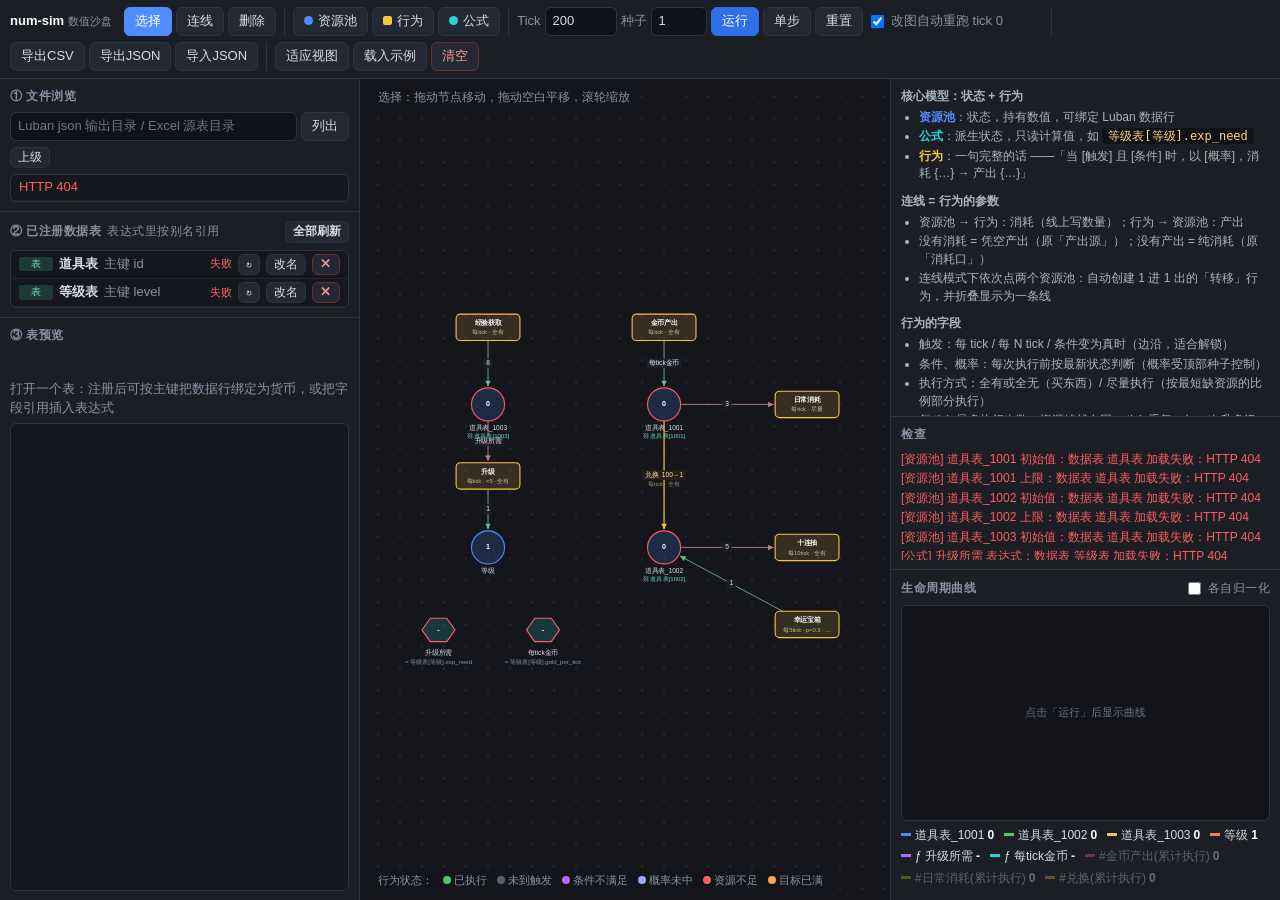
==== num-sim/index.html @ 370daa64 "1" ====
<!DOCTYPE html>
<html lang="zh-CN">
<head>
<meta charset="utf-8">
<title>num-sim · 数值沙盘</title>
<meta name="viewport" content="width=device-width,initial-scale=1">
<style>
:root{--bg:#14161b;--panel:#1b1e25;--panel2:#242833;--line:#2e3340;--text:#d8dce6;--dim:#8a91a3;--acc:#4f8cff;--err:#ff5d5d}
*{box-sizing:border-box}
html,body{margin:0;height:100%;background:var(--bg);color:var(--text);font:13px/1.45 "Segoe UI","Microsoft YaHei",sans-serif}
#app{display:grid;grid-template-rows:auto minmax(0,1fr);grid-template-columns:360px minmax(0,1fr) 390px;height:100vh}
header{grid-column:1/4;display:flex;flex-wrap:wrap;gap:6px;align-items:center;padding:7px 10px;background:var(--panel);border-bottom:1px solid var(--line)}
header .brand{font-weight:700;margin-right:6px;color:#fff}
header .brand small{color:var(--dim);font-weight:400;margin-left:4px}
.grp{display:flex;gap:4px;align-items:center;padding-right:8px;margin-right:2px;border-right:1px solid var(--line)}
.grp:last-child{border-right:none}
button{background:var(--panel2);color:var(--text);border:1px solid var(--line);border-radius:6px;padding:4px 10px;cursor:pointer;font:inherit;white-space:nowrap}
button:hover{border-color:#566078}
button:disabled{opacity:.4;cursor:default}
button.on{background:var(--acc);border-color:var(--acc);color:#fff}
button.primary{background:#2f6fea;border-color:#2f6fea;color:#fff}
button.danger{border-color:#6b2d2d;color:#ff9a9a}
button.sm{padding:1px 7px;font-size:12px}
input,select{background:#10121a;color:var(--text);border:1px solid var(--line);border-radius:6px;padding:4px 7px;font:inherit;min-width:0}
input:focus,select:focus{outline:none;border-color:var(--acc)}
input.bad{border-color:var(--err)}
input[data-expr]{font-family:Consolas,"Microsoft YaHei",monospace}
.dot{display:inline-block;width:9px;height:9px;border-radius:50%;margin-right:5px;vertical-align:0;flex:none}
.dot.sq{border-radius:2px}
label.chk{display:flex;gap:4px;align-items:center;color:var(--dim);cursor:pointer;font-weight:400}
#tickInfo{color:var(--dim);min-width:70px}
aside{background:var(--panel);min-height:0;display:flex;flex-direction:column}
#left{border-right:1px solid var(--line)}
#right{border-left:1px solid var(--line)}
#center{position:relative;min-height:0;overflow:hidden}
#cv{position:absolute;inset:0;width:100%;height:100%;display:block}
#modeTip{position:absolute;left:10px;top:8px;color:var(--dim);font-size:12px;pointer-events:none;background:#14161bcc;padding:2px 8px;border-radius:4px}
#legendTip{position:absolute;left:10px;bottom:8px;color:var(--dim);font-size:11px;pointer-events:none;background:#14161bcc;padding:3px 8px;border-radius:4px;display:flex;gap:10px}
#legendTip i{display:inline-block;width:8px;height:8px;border-radius:50%;margin-right:3px;vertical-align:0}
.sec{padding:9px 10px;border-bottom:1px solid var(--line)}
.sec h3{margin:0 0 7px;font-size:12px;color:var(--dim);font-weight:600;letter-spacing:.5px;display:flex;align-items:center;gap:6px}
.grow{flex:1;min-height:0;display:flex;flex-direction:column}
.row{display:flex;gap:4px;align-items:center;margin-bottom:6px}
.dim{color:var(--dim)}
.ell{overflow:hidden;text-overflow:ellipsis;white-space:nowrap}
.filelist{overflow:auto;border:1px solid var(--line);border-radius:6px;background:#15171e}
.fi{display:flex;gap:6px;align-items:center;padding:3px 8px;cursor:pointer;border-bottom:1px solid #20242d}
.fi:hover{background:#252a36}
.fi.cur{background:#253553}
.fi .tag{font-size:10px;padding:0 4px;border-radius:3px;background:#30364a;color:#aab;min-width:34px;text-align:center;flex:none}
.fi .tag.dir{background:#3a3320;color:#e8c46a}
.fi .tag.tbl{background:#1f3a35;color:#5fe0c4}
.fi .sz{margin-left:auto;color:var(--dim);font-size:11px;flex:none}
.tablewrap{flex:1;min-height:0;overflow:auto;border:1px solid var(--line);border-radius:6px;background:#15171e}
table{border-collapse:collapse;font-size:12px}
th,td{border:1px solid #262a35;padding:2px 6px;white-space:nowrap;max-width:220px;overflow:hidden;text-overflow:ellipsis}
th{position:sticky;top:0;background:#222634;color:#b8bfd0;z-index:1}
th.key{color:#ffd479}
td.idx,th.idx{color:var(--dim);background:#1b1e27;position:sticky;left:0}
td{cursor:pointer}
tr:hover td{background:#1f2533}
tr.row-on td{background:#23324f}
td.cell-on{background:#2f6fea !important;color:#fff}
.bindbar{display:flex;flex-wrap:wrap;gap:4px;align-items:center;margin-bottom:6px;min-height:22px}
code,.ref{background:#10121a;padding:1px 6px;border-radius:4px;color:#ffd479;font-family:Consolas,"Microsoft YaHei",monospace;font-size:12px}
.bindbar code{max-width:200px;overflow:hidden;text-overflow:ellipsis;white-space:nowrap}
#props{flex:1;overflow:auto}
.ptitle{font-size:14px;font-weight:600;margin-bottom:10px;display:flex;align-items:center}
.sub{font-size:11px;color:#7d869c;font-weight:600;letter-spacing:.5px;margin:12px 0 7px;border-top:1px solid var(--line);padding-top:8px}
.field{margin-bottom:10px}
.field>label{display:block;color:var(--dim);font-size:12px;margin-bottom:3px}
.field>input,.field>select{width:100%}
.field.io{margin-bottom:5px}
.ioname{width:110px;flex:none}
.hint{color:#6f7689;font-size:11px;margin-top:2px}
.err{color:var(--err);font-size:12px;margin-top:2px}
.err:empty{display:none}
.fields{border:1px solid var(--line);border-radius:6px;margin-top:4px;max-height:150px;overflow:auto}
.fld{display:flex;gap:8px;padding:2px 8px;cursor:pointer;font-size:12px;border-bottom:1px solid #20242d}
.fld:hover{background:#26304a}
.fld span:first-child{color:#5fe0c4;min-width:80px;flex:none}
.diag{font-size:12px;padding:4px 8px;border-radius:5px;margin-bottom:4px}
.diag.ok{background:#1d3326;color:#7ee0a0}
.diag.no{background:#3a2328;color:#ffaaaa}
.diag.idle{background:#252a36;color:#aab}
.help{color:#aeb4c2;font-size:12px}
.help ol,.help ul{padding-left:18px;margin:4px 0 10px}
.help li{margin-bottom:2px}
#errs{max-height:110px;overflow:auto}
#errs:empty::before{content:"无错误";color:var(--dim);font-size:12px}
.eitem{color:var(--err);font-size:12px;cursor:pointer;padding:1px 0}
.eitem:hover{text-decoration:underline}
#chartSec{height:330px;display:flex;flex-direction:column}
#chart{width:100%;flex:1;min-height:0;display:block;background:#12141a;border-radius:6px;border:1px solid var(--line)}
#legend{display:flex;flex-wrap:wrap;gap:4px 10px;margin-top:6px;max-height:64px;overflow:auto}
.lg{cursor:pointer;font-size:12px;user-select:none}
.lg.off{opacity:.35}
.lg i{display:inline-block;width:10px;height:3px;vertical-align:3px;margin-right:4px}
.lg b{font-weight:600;color:#fff;margin-left:3px}
#ac{position:fixed;z-index:20;display:none;background:#1f232d;border:1px solid #3a4052;border-radius:6px;max-height:300px;overflow:auto;box-shadow:0 6px 24px #0008;font-size:12px}
#ac .act{padding:3px 8px;color:var(--dim);font-size:11px;border-bottom:1px solid #2e3340;position:sticky;top:0;background:#1f232d}
.aci{display:flex;gap:8px;padding:3px 8px;cursor:pointer;align-items:center;white-space:nowrap}
.aci:hover{background:#2a3040}
.aci.on{background:#2f6fea;color:#fff}
.aci.on .d{color:#dfe7ff}
.aci .k{font-size:10px;padding:0 4px;border-radius:3px;min-width:30px;text-align:center;flex:none}
.aci .m{font-family:Consolas,"Microsoft YaHei",monospace}
.aci .d{color:var(--dim);overflow:hidden;text-overflow:ellipsis;margin-left:auto;padding-left:12px;max-width:240px}
.aci .d.bad{color:#c77}
#toast{position:fixed;left:50%;bottom:24px;transform:translateX(-50%);background:#2b3142;border:1px solid #445;color:#fff;padding:7px 14px;border-radius:8px;opacity:0;transition:opacity .2s;pointer-events:none;z-index:30;max-width:70vw}
#toast.show{opacity:1}
#toast.bad{border-color:var(--err)}
</style>
</head>
<body>
<div id="app">
  <header>
    <span class="brand">num-sim<small>数值沙盘</small></span>
    <div class="grp">
      <button data-mode="select" title="V">选择</button>
      <button data-mode="link" title="L">连线</button>
      <button data-mode="delete" title="X">删除</button>
    </div>
    <div class="grp">
      <button data-mode="add:pool" title="状态：持有数值，可绑定 Luban 数据行"><span class="dot" style="background:#4f8cff"></span>资源池</button>
      <button data-mode="add:action" title="行为：何时（触发/条件/概率）做什么（消耗→产出）"><span class="dot sq" style="background:#f5c542"></span>行为</button>
      <button data-mode="add:formula" title="派生状态：只读的计算值"><span class="dot" style="background:#2ad4d4"></span>公式</button>
    </div>
    <div class="grp">
      <span class="dim">Tick</span><input id="ticks" type="number" min="1" max="100000" value="200" style="width:72px">
      <span class="dim" title="rand/randint/chance 与行为概率使用的随机种子，同一种子结果可复现">种子</span><input id="seed" type="number" value="1" style="width:56px">
      <button class="primary" id="btnRun">运行</button>
      <button id="btnStep">单步</button>
      <button id="btnReset">重置</button>
      <label class="chk" title="修改图后自动按上次的 tick 数重跑"><input type="checkbox" id="autoRerun" checked>改图自动重跑</label>
      <span id="tickInfo">tick 0</span>
    </div>
    <div class="grp">
      <button id="btnCsv">导出CSV</button>
      <button id="btnExport">导出JSON</button>
      <button id="btnImport">导入JSON</button>
      <input type="file" id="fileImport" accept=".json" hidden>
    </div>
    <div class="grp">
      <button id="btnFit">适应视图</button>
      <button id="btnExample">载入示例</button>
      <button id="btnClear" class="danger">清空</button>
    </div>
  </header>

  <aside id="left">
    <div class="sec">
      <h3>① 文件浏览</h3>
      <div class="row"><input id="lbDir" placeholder="Luban json 输出目录 / Excel 源表目录" style="flex:1"><button id="lbGo">列出</button></div>
      <div class="row"><button id="lbUp" class="sm">上级</button><span id="lbCur" class="dim ell" style="flex:1"></span></div>
      <div id="lbList" class="filelist" style="max-height:150px"></div>
    </div>
    <div class="sec">
      <h3>② 已注册数据表 <span class="dim" style="font-weight:400">表达式里按别名引用</span><button id="tblReloadAll" class="sm" style="margin-left:auto" title="Luban 重新导表后点这里，所有引用即时更新">全部刷新</button></h3>
      <div id="tblList" class="filelist" style="max-height:130px"></div>
    </div>
    <div class="sec grow" style="border-bottom:none">
      <h3 id="lbTitle">③ 表预览</h3>
      <div id="lbSheetBar" class="row" style="display:none"><span class="dim">Sheet</span><select id="lbSheet" style="flex:1"></select></div>
      <div id="lbReg" class="bindbar"></div>
      <div id="lbBind" class="bindbar"></div>
      <div id="lbTable" class="tablewrap"></div>
    </div>
  </aside>

  <main id="center">
    <canvas id="cv"></canvas>
    <div id="modeTip"></div>
    <div id="legendTip">
      <span>行为状态：</span>
      <span><i style="background:#3ecf6e"></i>已执行</span>
      <span><i style="background:#5a6070"></i>未到触发</span>
      <span><i style="background:#b26bff"></i>条件不满足</span>
      <span><i style="background:#9aa7ff"></i>概率未中</span>
      <span><i style="background:#ff5d5d"></i>资源不足</span>
      <span><i style="background:#ffa940"></i>目标已满</span>
    </div>
  </main>

  <aside id="right">
    <div class="sec" id="props"></div>
    <div class="sec">
      <h3>检查</h3>
      <div id="errs"></div>
    </div>
    <div class="sec" id="chartSec" style="border-bottom:none">
      <h3>生命周期曲线 <label class="chk" style="margin-left:auto" title="每条曲线按自身最小~最大值缩放，便于对比量级差很大的数值（悬停仍显示真实值）"><input type="checkbox" id="normChk">各自归一化</label></h3>
      <canvas id="chart"></canvas>
      <div id="legend"></div>
    </div>
  </aside>
</div>
<div id="toast"></div>

<script>
'use strict';
/* ================= 基础工具 ================= */
const $ = s => document.querySelector(s);
const esc = s => String(s ?? '').replace(/[&<>"']/g, c => ({ '&': '&amp;', '<': '&lt;', '>': '&gt;', '"': '&quot;', "'": '&#39;' }[c]));
const trunc = (s, n) => { s = String(s ?? ''); return s.length > n ? s.slice(0, n - 1) + '…' : s; };
const fmt = x => {
  if (typeof x !== 'number' || Number.isNaN(x)) return '-';
  if (!Number.isFinite(x)) return x > 0 ? '∞' : '-∞';
  const a = Math.abs(x);
  if (a >= 1e7) return x.toExponential(2);
  if (a > 0 && a < 0.01) return x.toPrecision(2);
  return String(Math.round(x * 100) / 100);
};
let toastT;
function toast(msg, bad) {
  const t = $('#toast'); t.textContent = msg; t.className = 'show' + (bad ? ' bad' : '');
  clearTimeout(toastT); toastT = setTimeout(() => t.className = '', bad ? 3500 : 2200);
}
function download(name, text, mime) {
  const a = document.createElement('a');
  a.href = URL.createObjectURL(new Blob([text], { type: mime }));
  a.download = name; a.click(); setTimeout(() => URL.revokeObjectURL(a.href), 1000);
}
function toNum(v) {
  if (typeof v === 'number') return v;
  if (typeof v === 'boolean') return v ? 1 : 0;
  if (v === null || v === undefined) return NaN;
  const s = String(v).trim();
  if (s === '') return NaN;
  if (/^true$/i.test(s)) return 1;
  if (/^false$/i.test(s)) return 0;
  const n = Number(s);
  return Number.isFinite(n) ? n : NaN;
}
function normKey(k) {
  if (typeof k === 'number') return String(k);
  const s = String(k ?? '').trim();
  return s !== '' && Number.isFinite(Number(s)) ? String(Number(s)) : s;
}
function keyLit(k) { const s = normKey(k); return s !== '' && Number.isFinite(Number(s)) ? s : JSON.stringify(s); }
function mulberry32(a) {
  return function () {
    a |= 0; a = a + 0x6D2B79F5 | 0;
    let t = Math.imul(a ^ a >>> 15, 1 | a);
    t = t + Math.imul(t ^ t >>> 7, 61 | t) ^ t;
    return ((t ^ t >>> 14) >>> 0) / 4294967296;
  };
}
let RNG = mulberry32(1);

/* ================= 数据表运行时（按主键索引的行对象） ================= */
const TBL = {};
function tableRow(alias, key) {
  const t = TBL[alias];
  if (!t || t.status !== 'ok') throw new Error(`数据表 ${alias} 未加载`);
  const row = t.index.get(normKey(key));
  if (!row) throw new Error(`${alias} 中不存在主键 ${keyLit(key)}`);
  return row;
}
function fieldNum(alias, key, row, field) {
  if (!(field in row)) throw new Error(`${alias} 没有字段 ${field}`);
  const x = toNum(row[field]);
  if (Number.isNaN(x)) throw new Error(`${alias}[${keyLit(key)}].${field} = "${row[field]}" 不是数字`);
  return x;
}
const tableGet = (alias, key, field) => fieldNum(alias, key, tableRow(alias, key), field);
function memberGet(name, field) {
  const r = V && V.rowOf[name];
  if (!r) throw new Error(`资源池 ${name} 未绑定数据行`);
  return tableGet(r.table, r.key, field);
}

/* ================= 表达式：递归下降，不使用 eval ================= */
const FUNCS = {
  min: [1, 99, Math.min], max: [1, 99, Math.max],
  floor: [1, 1, Math.floor], ceil: [1, 1, Math.ceil],
  round: [1, 2, (x, n = 0) => { const p = 10 ** n; return Math.round(x * p) / p; }],
  abs: [1, 1, Math.abs], sign: [1, 1, Math.sign], sqrt: [1, 1, Math.sqrt], pow: [2, 2, Math.pow],
  exp: [1, 1, Math.exp], log: [1, 2, (x, b) => b === undefined ? Math.log(x) : Math.log(x) / Math.log(b)], log10: [1, 1, Math.log10],
  clamp: [3, 3, (x, a, b) => Math.min(b, Math.max(a, x))],
  lerp: [3, 3, (a, b, t) => a + (b - a) * t],
  if: [3, 3, null],
  rand: [0, 2, (a, b) => a === undefined ? RNG() : b === undefined ? RNG() * a : a + (b - a) * RNG()],
  randint: [2, 2, (a, b) => { a = Math.ceil(a); b = Math.floor(b); return a + Math.floor(RNG() * (b - a + 1)); }],
  chance: [1, 1, p => RNG() < p ? 1 : 0],
};
const RESERVED = new Set(['tick', ...Object.keys(FUNCS)]);
const ID_START = /[\p{L}_]/u, ID_PART = /[\p{L}\p{N}_]/u;
const IDENT_RE = /^[\p{L}_][\p{L}\p{N}_]*$/u;

function tokenize(src) {
  const toks = []; let i = 0;
  while (i < src.length) {
    const c = src[i];
    if (/\s/.test(c)) { i++; continue; }
    if (/[0-9]/.test(c) || (c === '.' && /[0-9]/.test(src[i + 1] || ''))) {
      let j = i; while (j < src.length && /[0-9.]/.test(src[j])) j++;
      const s = src.slice(i, j);
      if (!/^(\d+\.?\d*|\.\d+)$/.test(s)) throw new Error(`非法数字 "${s}" @${i + 1}`);
      toks.push({ t: 'num', v: parseFloat(s), p: i, e: j }); i = j; continue;
    }
    if (c === '"' || c === "'") {
      const j = src.indexOf(c, i + 1);
      if (j < 0) throw new Error(`字符串缺少结束引号 @${i + 1}`);
      toks.push({ t: 'str', v: src.slice(i + 1, j), p: i, e: j + 1 }); i = j + 1; continue;
    }
    if (ID_START.test(c)) {
      let j = i + 1; while (j < src.length && ID_PART.test(src[j])) j++;
      toks.push({ t: 'id', v: src.slice(i, j), p: i, e: j }); i = j; continue;
    }
    const two = src.substr(i, 2);
    if (['>=', '<=', '==', '!=', '&&', '||'].includes(two)) { toks.push({ t: 'op', v: two, p: i, e: i + 2 }); i += 2; continue; }
    if ('+-*/%^()<>!,?:[].'.includes(c)) { toks.push({ t: 'op', v: c, p: i, e: i + 1 }); i++; continue; }
    throw new Error(`非法字符 "${c}" @${i + 1}`);
  }
  return toks;
}

/**
 * 语法（优先级从低到高）：
 *   c ? a : b   ||   &&   比较   + -   * / %   一元 - + !   ^（右结合）
 *   数字 | (expr) | 函数(args) | 变量 | 表[主键].字段 | 资源池.字段
 */
function compile(src) {
  const toks = tokenize(src); let k = 0;
  const ids = new Set(), refs = [];
  const isOp = v => toks[k] && toks[k].t === 'op' && toks[k].v === v;
  const where = () => toks[k] ? ` @${toks[k].p + 1}` : ' @末尾';
  const eat = v => { if (!isOp(v)) throw new Error(`缺少 "${v}"${where()}`); k++; };
  const fieldChain = () => {
    const t = toks[k];
    if (!t || t.t !== 'id') throw new Error(`"." 后缺少字段名${where()}`);
    const parts = [t.v]; k++;
    while (isOp('.') && toks[k + 1] && toks[k + 1].t === 'id') { parts.push(toks[k + 1].v); k += 2; }
    return parts.join('.');
  };
  const bin = (next, ops, mk) => () => {
    let a = next();
    while (toks[k] && toks[k].t === 'op' && ops.includes(toks[k].v)) { const op = toks[k++].v, l = a, r = next(); a = mk(op, l, r); }
    return a;
  };
  const pPrim = () => {
    const t = toks[k];
    if (!t) throw new Error('表达式不完整 @末尾');
    if (t.t === 'num') { k++; const v = t.v; return () => v; }
    if (t.t === 'str') throw new Error(`字符串只能用作数据表主键，例如 表["${t.v}"].字段 @${t.p + 1}`);
    if (t.t === 'id') {
      k++; const name = t.v;
      if (isOp('(')) {
        const spec = FUNCS[name]; if (!spec) throw new Error(`未知函数 "${name}"`);
        k++;
        const args = [];
        if (!isOp(')')) { args.push(pTern()); while (isOp(',')) { k++; args.push(pTern()); } }
        eat(')');
        if (args.length < spec[0] || args.length > spec[1])
          throw new Error(`${name}() 需要 ${spec[0] === spec[1] ? spec[0] : spec[0] + '~' + spec[1]} 个参数，实际 ${args.length} 个`);
        if (name === 'if') { const [c, a, b] = args; return v => c(v) ? a(v) : b(v); }
        const f = spec[2];
        if (args.length === 0) return () => f();
        if (args.length === 1) { const [a] = args; return v => f(a(v)); }
        return v => f(...args.map(a => a(v)));
      }
      if (isOp('[')) {
        k++;
        let keyFn, keyConst;
        if (toks[k] && toks[k].t === 'str') { keyConst = toks[k].v; k++; const kv = keyConst; keyFn = () => kv; }
        else {
          const s0 = k; keyFn = pTern();
          if (k - s0 === 1 && toks[s0].t === 'num') keyConst = toks[s0].v;
        }
        eat(']');
        if (!isOp('.')) throw new Error(`表引用需要指定字段，例如 ${name}[主键].字段${where()}`);
        k++;
        const field = fieldChain();
        refs.push({ kind: 'table', alias: name, keyConst, field });
        return v => tableGet(name, keyFn(v), field);
      }
      if (isOp('.')) {
        k++;
        const field = fieldChain();
        refs.push({ kind: 'member', name, field });
        return () => memberGet(name, field);
      }
      ids.add(name);
      return v => v[name];
    }
    if (isOp('(')) { k++; const e = pTern(); eat(')'); return e; }
    throw new Error(`意外的 "${t.v}"${where()}`);
  };
  const pPow = () => {
    const b = pPrim();
    if (isOp('^')) { k++; const e = pUnary(); return v => Math.pow(b(v), e(v)); }
    return b;
  };
  const pUnary = () => {
    if (isOp('-')) { k++; const a = pUnary(); return v => -a(v); }
    if (isOp('+')) { k++; return pUnary(); }
    if (isOp('!')) { k++; const a = pUnary(); return v => a(v) ? 0 : 1; }
    return pPow();
  };
  const pMul = bin(pUnary, ['*', '/', '%'], (op, l, r) => op === '*' ? v => l(v) * r(v) : op === '/' ? v => l(v) / r(v) : v => l(v) % r(v));
  const pAdd = bin(pMul, ['+', '-'], (op, l, r) => op === '+' ? v => l(v) + r(v) : v => l(v) - r(v));
  const CMP = { '>=': (a, b) => a >= b, '<=': (a, b) => a <= b, '>': (a, b) => a > b, '<': (a, b) => a < b, '==': (a, b) => a === b, '!=': (a, b) => a !== b };
  const pCmp = bin(pAdd, Object.keys(CMP), (op, l, r) => { const f = CMP[op]; return v => f(l(v), r(v)) ? 1 : 0; });
  const pAnd = bin(pCmp, ['&&'], (op, l, r) => v => (l(v) && r(v)) ? 1 : 0);
  const pOr = bin(pAnd, ['||'], (op, l, r) => v => (l(v) || r(v)) ? 1 : 0);
  const pTern = () => {
    const c = pOr();
    if (isOp('?')) { k++; const a = pTern(); eat(':'); const b = pTern(); return v => c(v) ? a(v) : b(v); }
    return c;
  };
  if (!toks.length) throw new Error('表达式为空');
  const fn = pTern();
  if (k < toks.length) throw new Error(`多余的内容 "${toks[k].v}"${where()}`);
  return { fn, ids: [...ids], refs };
}

/** 重命名表达式中的标识符（跳过 "." 之后的字段名与函数名） */
function renameInExpr(src, oldName, newName) {
  if (src === undefined || src === null || src === '') return src;
  let toks; try { toks = tokenize(String(src)); } catch (_) { return src; }
  let s = String(src);
  for (let i = toks.length - 1; i >= 0; i--) {
    const t = toks[i], nx = toks[i + 1], pv = toks[i - 1];
    if (t.t !== 'id' || t.v !== oldName) continue;
    if (nx && nx.t === 'op' && nx.v === '(') continue;
    if (pv && pv.t === 'op' && pv.v === '.') continue;
    s = s.slice(0, t.p) + newName + s.slice(t.e);
  }
  return s;
}

/* ================= 图模型：状态（资源池/公式）+ 行为 ================= */
const TYPES = {
  pool: { label: '资源池', color: '#4f8cff' },
  formula: { label: '公式', color: '#2ad4d4' },
  action: { label: '行为', color: '#f5c542' },
};
const TRIGGERS = { tick: '每 tick', every: '每 N tick', rise: '条件变为真时（边沿触发）' };
const MODES = { all: '全有或全无', partial: '尽量执行（按比例）' };
const NODE_EXPR = ['init', 'cap', 'expr', 'every', 'condition', 'chance', 'times'];
const R = 30, AW = 58, AH = 24;
const LS_GRAPH = 'num-sim.graph.v3', LS_OLD = ['num-sim.graph.v2', 'num-sim.graph.v1'], LS_UI = 'num-sim.ui.v1', LS_DIR = 'num-sim.lbdir';
const PALETTE = ['#4f8cff', '#3ecf6e', '#f5c542', '#ff7a59', '#b26bff', '#2ad4d4', '#ff5d9e', '#a0d911', '#ffa940', '#9aa7ff', '#ff5d5d', '#7ee0b0'];
const STATUS_COLOR = { ok: '#3ecf6e', trigger: '#5a6070', cond: '#b26bff', chance: '#9aa7ff', short: '#ff5d5d', full: '#ffa940' };

function actionDefaults(a) {
  for (const f of ['every', 'condition', 'chance', 'times']) a[f] = a[f] === undefined || a[f] === null ? '' : String(a[f]);
  if (!TRIGGERS[a.trigger]) a.trigger = 'tick';
  if (!MODES[a.mode]) a.mode = 'all';
  a.compact = !!a.compact;
  return a;
}

function exampleGraph() {
  const A = (id, name, x, y, o) => actionDefaults({ id, type: 'action', name, x, y, ...o });
  return {
    version: 3, nextId: 100, view: null, seed: 1,
    tables: [
      { alias: '道具表', path: 'sample/tbitem.json', keyField: 'id', sheet: null, labelField: 'name' },
      { alias: '等级表', path: 'sample/tblevel.json', keyField: 'level', sheet: null, labelField: null },
    ],
    nodes: [
      { id: 'n1', type: 'pool', name: '道具表_1001', x: 160, y: 200, init: '道具表_1001.init', cap: '道具表_1001.max_stack', row: { table: '道具表', key: 1001 } },
      { id: 'n2', type: 'pool', name: '道具表_1002', x: 160, y: 460, init: '道具表_1002.init', cap: '道具表_1002.max_stack', row: { table: '道具表', key: 1002 } },
      { id: 'n3', type: 'pool', name: '道具表_1003', x: -160, y: 200, init: '道具表_1003.init', cap: '', row: { table: '道具表', key: 1003 } },
      { id: 'n4', type: 'pool', name: '等级', x: -160, y: 460, init: '1', cap: '20' },
      { id: 'f1', type: 'formula', name: '升级所需', x: -250, y: 610, expr: '等级表[等级].exp_need' },
      { id: 'f2', type: 'formula', name: '每tick金币', x: -60, y: 610, expr: '等级表[等级].gold_per_tick' },
      A('a1', '金币产出', 160, 60, {}),
      A('a2', '日常消耗', 420, 200, { mode: 'partial' }),
      A('a3', '兑换', 160, 330, { compact: true }),
      A('a4', '十连抽', 420, 460, { trigger: 'every', every: '10' }),
      A('a5', '幸运宝箱', 420, 600, { trigger: 'every', every: '5', chance: '0.3' }),
      A('a6', '经验获取', -160, 60, {}),
      A('a7', '升级', -160, 330, { times: '5' }),
    ],
    edges: [
      { id: 'e1', from: 'a1', to: 'n1', amount: '每tick金币' },
      { id: 'e2', from: 'n1', to: 'a2', amount: '3' },
      { id: 'e3', from: 'n1', to: 'a3', amount: '100' },
      { id: 'e4', from: 'a3', to: 'n2', amount: '1' },
      { id: 'e5', from: 'n2', to: 'a4', amount: '5' },
      { id: 'e6', from: 'a5', to: 'n2', amount: '1' },
      { id: 'e7', from: 'a6', to: 'n3', amount: '8' },
      { id: 'e8', from: 'n3', to: 'a7', amount: '升级所需' },
      { id: 'e9', from: 'a7', to: 'n4', amount: '1' },
    ],
  };
}

/** 旧模型（产出源/消耗口/转换器/条件门 + rate 连线）→ 新模型（资源池 + 行为） */
function migrateOld(g) {
  const on = (g.nodes || []).filter(Boolean), oe = (g.edges || []).filter(Boolean);
  const byId = id => on.find(n => n.id === id);
  const isPool = n => n && n.type === 'pool';
  const nodes = [], edges = [];
  let seq = Math.max(1000, (Number(g.nextId) || 0) + 1000);
  const gen = p => p + (seq++);
  for (const n of on) if (n.type === 'pool' || n.type === 'formula') nodes.push({ ...n });
  const act = (name, x, y, o) => { const a = actionDefaults({ id: gen('a'), type: 'action', name, x: Math.round(x), y: Math.round(y), ...o }); nodes.push(a); return a; };
  const link = (from, to, amount) => edges.push({ id: gen('e'), from, to, amount: String(amount ?? '').trim() || '1' });
  const mid = (a, b) => [(a.x + b.x) / 2, (a.y + b.y) / 2];
  for (const e of oe) {
    const a = byId(e.from), b = byId(e.to); if (!a || !b) continue;
    const rate = String(e.rate ?? '').trim() || '1';
    if (a.type === 'source' && isPool(b)) link(act(a.name, ...mid(a, b), {}).id, b.id, rate);
    else if (isPool(a) && b.type === 'drain') { const x = act(b.name, ...mid(a, b), { mode: 'partial' }); link(a.id, x.id, rate); }
    else if (isPool(a) && isPool(b)) { const x = act(`${a.name}转${b.name}`, ...mid(a, b), { mode: 'partial', compact: true }); link(a.id, x.id, rate); link(x.id, b.id, rate); }
  }
  for (const c of on.filter(n => n.type === 'converter')) {
    const ins = oe.filter(e => e.to === c.id).map(e => byId(e.from)).filter(isPool);
    const outs = oe.filter(e => e.from === c.id).map(e => byId(e.to)).filter(isPool);
    const x = act(c.name, c.x, c.y, { mode: 'all', compact: ins.length === 1 && outs.length === 1 });
    ins.forEach(p => link(p.id, x.id, c.rateIn)); outs.forEach(p => link(x.id, p.id, c.rateOut));
  }
  for (const gt of on.filter(n => n.type === 'gate')) {
    const targets = oe.filter(e => e.from === gt.id).map(e => ({ n: byId(e.to), lim: String(e.rate ?? '').trim() })).filter(t => isPool(t.n));
    for (const ein of oe.filter(e => e.to === gt.id)) {
      const src = byId(ein.from); if (!src) continue;
      const rate = String(ein.rate ?? '').trim() || '1';
      const x = act(gt.name, gt.x, gt.y, { mode: 'partial', condition: gt.condition || '' });
      if (isPool(src)) link(src.id, x.id, rate);
      targets.forEach(t => link(x.id, t.n.id, t.lim || rate));
    }
  }
  const seen = new Set();
  for (const n of nodes) {
    const base = String(n.name || TYPES[n.type].label); let nm = base, i = 2;
    while (seen.has(nm)) nm = base + '_' + i++;
    n.name = nm; seen.add(nm);
  }
  return { ...g, version: 3, nodes, edges, nextId: seq };
}

let lastMigrated = false;
function normalizeGraph(g) {
  lastMigrated = false;
  if (!g.version || g.version < 3) { g = migrateOld(g); lastMigrated = true; }
  g.version = 3;
  g.nodes = (g.nodes || []).filter(n => n && n.id && TYPES[n.type]);
  const ids = new Set(g.nodes.map(n => n.id));
  g.edges = (g.edges || []).filter(e => e && e.id && ids.has(e.from) && ids.has(e.to));
  g.tables = Array.isArray(g.tables) ? g.tables.filter(t => t && t.alias && t.path) : [];
  if (!Number.isFinite(Number(g.seed))) g.seed = 1;
  for (const n of g.nodes) {
    n.x = Number(n.x) || 0; n.y = Number(n.y) || 0;
    if (n.type === 'pool') {
      n.init = n.init === undefined || n.init === null ? '0' : String(n.init);
      n.cap = n.cap === undefined || n.cap === null ? '' : String(n.cap);
      if (n.row && (!n.row.table || n.row.key === undefined)) delete n.row;
      delete n.bind;
    }
    if (n.type === 'formula' && (n.expr === undefined || n.expr === null)) n.expr = '0';
    if (n.type === 'action') actionDefaults(n);
  }
  for (const e of g.edges) { e.amount = e.amount === undefined || e.amount === null ? '' : String(e.amount); delete e.rate; delete e.bind; }
  let mx = 0;
  for (const o of [...g.nodes, ...g.edges]) { const m = /\d+$/.exec(o.id); if (m) mx = Math.max(mx, +m[0]); }
  g.nextId = Math.max(Number(g.nextId) || 0, mx + 1);
  return g;
}
function loadGraph() {
  for (const key of [LS_GRAPH, ...LS_OLD]) {
    try {
      const g = JSON.parse(localStorage.getItem(key));
      if (g && Array.isArray(g.nodes) && Array.isArray(g.edges)) return normalizeGraph(g);
    } catch (_) { /* ignore */ }
  }
  return null;
}

let G = loadGraph();
const bootMigrated = lastMigrated;
const firstRun = !G;
if (!G) G = normalizeGraph(exampleGraph());

const nodeById = id => G.nodes.find(n => n.id === id);
const edgeById = id => G.edges.find(e => e.id === id);
const genId = p => p + (G.nextId++);
const tableDef = alias => G.tables.find(t => t.alias === alias);

function saveGraph() {
  G.view = { ...ui.view };
  localStorage.setItem(LS_GRAPH, JSON.stringify(G));
}
function forEachExpr(cb) {
  for (const n of G.nodes) for (const f of NODE_EXPR) if (typeof n[f] === 'string') n[f] = cb(n[f]);
  for (const e of G.edges) e.amount = cb(e.amount);
}

/* ================= 校验 / 编译 ================= */
function edgeKind(e) {
  const a = nodeById(e.from), b = nodeById(e.to);
  if (!a || !b) return { k: 'bad', msg: '端点不存在' };
  if (a.type === 'pool' && b.type === 'action') return { k: 'in' };
  if (a.type === 'action' && b.type === 'pool') return { k: 'out' };
  if (a.type === 'formula' || b.type === 'formula') return { k: 'bad', msg: '公式不参与资源流动，直接在表达式中引用其名称即可' };
  if (a.type === 'pool' && b.type === 'pool') return { k: 'bad', msg: '资源池之间需要通过行为连接（连线模式下依次点两个资源池会自动创建「转移」行为）' };
  return { k: 'bad', msg: '行为之间不能直接相连，中间需要资源池' };
}
const ownerAction = e => { const a = nodeById(e.from), b = nodeById(e.to); return a && a.type === 'action' ? a : b && b.type === 'action' ? b : null; };

let V = null;
function validate() {
  const err = {}, ids = new Set(), comp = {}, kind = {}, rowOf = {}, io = {}, compact = new Set();
  const put = (id, f, msg) => { if (!err[id + ':' + f]) err[id + ':' + f] = msg; ids.add(id); };
  const pools = G.nodes.filter(n => n.type === 'pool'), forms = G.nodes.filter(n => n.type === 'formula');
  const actions = G.nodes.filter(n => n.type === 'action');
  const poolByName = {}; pools.forEach(p => { poolByName[p.name] = p; if (p.row) rowOf[p.name] = p.row; });
  const formByName = {}; forms.forEach(f => formByName[f.name] = f);
  const aliases = new Set(G.tables.map(t => t.alias));
  const known = new Set(['tick', ...pools.map(p => p.name), ...forms.map(f => f.name)]);

  const refErr = r => {
    let alias, key;
    if (r.kind === 'member') {
      const p = poolByName[r.name];
      if (!p) return aliases.has(r.name) ? `数据表需写主键：${r.name}[主键].${r.field}` : `"${r.name}" 不是资源池，不能使用 .${r.field}`;
      if (!p.row) return `资源池 ${r.name} 未绑定数据行，不能使用 .${r.field}`;
      alias = p.row.table; key = p.row.key;
    } else { alias = r.alias; key = r.keyConst; }
    if (!aliases.has(alias)) return `未注册的数据表 "${alias}"`;
    const t = TBL[alias];
    if (!t || t.status === 'loading') return `数据表 ${alias} 加载中`;
    if (t.status === 'error') return `数据表 ${alias} 加载失败：${t.error}`;
    if (!t.cols.includes(r.field)) return `${alias} 没有字段 "${r.field}"`;
    if (key !== undefined) {
      const row = t.index.get(normKey(key));
      if (!row) return `${alias} 中不存在主键 ${keyLit(key)}`;
      if (Number.isNaN(toNum(row[r.field]))) return `${alias}[${keyLit(key)}].${r.field} = "${row[r.field]}" 不是数字`;
    }
    return null;
  };
  const cc = (id, f, src, opt = {}) => {
    const s = String(src ?? '').trim();
    if (!s) { if (opt.allowEmpty) comp[id + ':' + f] = null; else put(id, f, opt.emptyMsg || '不能为空'); return null; }
    try {
      const c = compile(s);
      if (opt.init && c.ids.length) throw new Error(`初始值只能使用常量和数据表字段，不能引用 ${c.ids.join('、')}`);
      const unk = c.ids.filter(x => !known.has(x));
      if (unk.length) {
        const tb = unk.find(x => aliases.has(x));
        throw new Error(tb ? `${tb} 是数据表，用法：${tb}[主键].字段` : '未知变量：' + unk.join('、'));
      }
      for (const r of c.refs) { const m = refErr(r); if (m) throw new Error(m); }
      comp[id + ':' + f] = c.fn;
      return c;
    } catch (e) { put(id, f, e.message); return null; }
  };

  const seen = {};
  for (const n of G.nodes) {
    const nm = String(n.name ?? '').trim();
    const isVar = n.type === 'pool' || n.type === 'formula';
    if (!nm) put(n.id, 'name', '名称不能为空');
    else if (seen[nm]) put(n.id, 'name', `名称 "${nm}" 重复`);
    else if (isVar && !IDENT_RE.test(nm)) put(n.id, 'name', '名称需为合法标识符（中英文/数字/下划线，不以数字开头）');
    else if (isVar && RESERVED.has(nm)) put(n.id, 'name', `"${nm}" 是保留字`);
    else if (isVar && aliases.has(nm)) put(n.id, 'name', `"${nm}" 与数据表别名重名`);
    seen[nm] = true;
  }
  for (const e of G.edges) {
    const ki = edgeKind(e); kind[e.id] = ki.k;
    if (ki.k === 'bad') { put(e.id, 'kind', ki.msg); continue; }
    cc(e.id, 'amount', e.amount, { emptyMsg: '数量不能为空' });
  }
  const deps = {};
  for (const n of G.nodes) {
    if (n.type === 'pool') {
      if (n.row) {
        if (!aliases.has(n.row.table)) put(n.id, 'row', `数据表 ${n.row.table} 未注册`);
        else {
          const t = TBL[n.row.table];
          if (t && t.status === 'ok' && !t.index.has(normKey(n.row.key))) put(n.id, 'row', `${n.row.table} 中不存在主键 ${keyLit(n.row.key)}`);
        }
      }
      cc(n.id, 'init', n.init, { init: true, allowEmpty: true });
      cc(n.id, 'cap', n.cap, { allowEmpty: true });
    }
    if (n.type === 'formula') {
      const c = cc(n.id, 'expr', n.expr);
      deps[n.id] = c ? c.ids.filter(x => formByName[x]).map(x => formByName[x].id) : [];
    }
    if (n.type === 'action') {
      const ins = G.edges.filter(e => e.to === n.id && kind[e.id] === 'in');
      const outs = G.edges.filter(e => e.from === n.id && kind[e.id] === 'out');
      io[n.id] = { ins, outs };
      if (n.compact && ins.length === 1 && outs.length === 1 && ins[0].from !== outs[0].to) compact.add(n.id);
      if (!ins.length && !outs.length) put(n.id, 'kind', '行为没有连接任何资源：资源池 → 行为 = 消耗，行为 → 资源池 = 产出');
      if (n.trigger === 'every') cc(n.id, 'every', n.every, { emptyMsg: '请填写间隔 N' });
      cc(n.id, 'condition', n.condition, { allowEmpty: n.trigger !== 'rise', emptyMsg: '「条件变为真时」触发需要填写条件' });
      cc(n.id, 'chance', n.chance, { allowEmpty: true });
      cc(n.id, 'times', n.times, { allowEmpty: true });
    }
  }
  const state = {}, order = [];
  const visit = (id, stack) => {
    if (state[id] === 2) return;
    if (state[id] === 1) {
      const cyc = stack.slice(stack.indexOf(id));
      const txt = [...cyc, id].map(i => nodeById(i).name).join(' → ');
      cyc.forEach(i => put(i, 'expr', '循环依赖：' + txt));
      return;
    }
    state[id] = 1; stack.push(id);
    for (const d of deps[id] || []) visit(d, stack);
    stack.pop(); state[id] = 2; order.push(id);
  };
  forms.forEach(f => visit(f.id, []));
  return { err, ids, comp, kind, rowOf, order, io, compact, actions };
}

/* ================= 模拟引擎 =================
 * 每 tick：
 *   1. 快照资源池 → 按依赖顺序计算公式与资源池上限
 *   2. 按行为顺序（优先级）逐个执行：触发 → 条件 → 概率 → 资源检查 → 消耗 → 产出
 *      每次执行后立即刷新变量与公式，后面的行为（以及同一行为的重复执行）看到最新状态
 *   3. 记录快照
 */
let sim = null, runtimeErr = null;
class SimErr extends Error { constructor(id, msg) { super(msg); this.id = id; } }
const newStats = () => ({ fired: 0, trigger: 0, cond: 0, chance: 0, short: 0, full: 0, shortBy: {} });

function evalAt(fn, vars, id, what) {
  let x;
  try { x = fn(vars); } catch (e) { throw new SimErr(id, `${what}：${e.message}`); }
  if (typeof x !== 'number' || !Number.isFinite(x)) throw new SimErr(id, `${what} 结果为 ${x}（tick ${vars.tick}）`);
  return x;
}
function snapshotVars(t) {
  const vars = { tick: t };
  for (const n of G.nodes) if (n.type === 'pool') vars[n.name] = sim.val[n.id];
  return vars;
}
function refreshDerived(vars) {
  for (const id of V.order) {
    const f = nodeById(id);
    vars[f.name] = evalAt(V.comp[id + ':expr'], vars, id, '公式');
    sim.fval[id] = vars[f.name];
  }
  for (const n of G.nodes) {
    if (n.type !== 'pool') continue;
    const f = V.comp[n.id + ':cap'];
    sim.cap[n.id] = f ? Math.max(0, evalAt(f, vars, n.id, '上限')) : Infinity;
  }
}

function resetSim() {
  RNG = mulberry32((Math.floor(Number(G.seed)) || 0) >>> 0);
  sim = { tick: 0, val: {}, fval: {}, cap: {}, flows: {}, act: {}, stats: {}, prev: {}, history: [] };
  runtimeErr = null;
  for (const n of G.nodes) {
    if (n.type === 'pool') sim.val[n.id] = 0;
    if (n.type === 'action') sim.stats[n.id] = newStats();
  }
  if (V.ids.size === 0) {
    try {
      for (const n of G.nodes) {
        if (n.type !== 'pool') continue;
        const f = V.comp[n.id + ':init'];
        if (f) sim.val[n.id] = evalAt(f, { tick: 0 }, n.id, '初始值');
      }
      refreshDerived(snapshotVars(0));
    } catch (e) {
      if (!(e instanceof SimErr)) throw e;
      runtimeErr = { id: e.id, msg: e.message };
    }
  } else {
    for (const n of G.nodes) if (n.type === 'pool') { const x = toNum(n.init); sim.val[n.id] = Number.isNaN(x) ? 0 : x; }
  }
  record();
}
function record() {
  const s = { tick: sim.tick };
  for (const id in sim.val) s[id] = sim.val[id];
  for (const id in sim.fval) s[id] = sim.fval[id];
  for (const id in sim.stats) s[id] = sim.stats[id].fired;
  sim.history.push(s);
}

function runAction(a, t, vars, flows) {
  const C = V.comp, io = V.io[a.id], info = { n: 0, reason: null, detail: '' };
  const condFn = C[a.id + ':condition'];
  const room = p => Math.max(0, sim.cap[p.id] - sim.val[p.id]);
  if (a.trigger === 'every') {
    const N = Math.round(evalAt(C[a.id + ':every'], vars, a.id, '触发间隔'));
    if (N < 1) throw new SimErr(a.id, `触发间隔 N=${N}，必须 ≥ 1`);
    if (t % N !== 0) { info.reason = 'trigger'; return info; }
  } else if (a.trigger === 'rise') {
    const c = !!evalAt(condFn, vars, a.id, '条件');
    const fire = c && !sim.prev[a.id];
    sim.prev[a.id] = c;
    if (!fire) { info.reason = c ? 'trigger' : 'cond'; return info; }
  }
  const times = C[a.id + ':times'] ? Math.min(1000, Math.max(0, Math.floor(evalAt(C[a.id + ':times'], vars, a.id, '执行次数')))) : 1;
  for (let k = 0; k < times; k++) {
    if (condFn && (a.trigger !== 'rise' || k > 0) && !evalAt(condFn, vars, a.id, '条件')) { info.reason = 'cond'; break; }
    if (C[a.id + ':chance']) { const p = evalAt(C[a.id + ':chance'], vars, a.id, '概率'); if (!(RNG() < p)) { info.reason = 'chance'; break; } }
    const ins = io.ins.map(e => ({ e, p: nodeById(e.from), amt: Math.max(0, evalAt(C[e.id + ':amount'], vars, e.id, '消耗量')) }));
    const outs = io.outs.map(e => ({ e, p: nodeById(e.to), amt: Math.max(0, evalAt(C[e.id + ':amount'], vars, e.id, '产出量')) }));
    let ratio = 1, short = null;
    for (const i of ins) {
      const have = Math.max(0, sim.val[i.p.id]);
      if (have + 1e-9 < i.amt) { const r = have / i.amt; if (r < ratio) { ratio = r; short = { i, have }; } }
    }
    const shortText = () => `${short.i.p.name} 需 ${fmt(short.i.amt)}，有 ${fmt(short.have)}`;
    if (short && (a.mode === 'all' || ratio <= 0)) { info.reason = 'short'; info.detail = shortText(); info.shortPool = short.i.p.name; break; }
    if (outs.length && outs.every(o => room(o.p) <= 0)) { info.reason = 'full'; info.detail = outs.map(o => o.p.name).join('、'); break; }
    for (const i of ins) { const take = i.amt * ratio; sim.val[i.p.id] -= take; flows[i.e.id] = (flows[i.e.id] || 0) + take; vars[i.p.name] = sim.val[i.p.id]; }
    for (const o of outs) { const give = Math.min(o.amt * ratio, room(o.p)); sim.val[o.p.id] += give; flows[o.e.id] = (flows[o.e.id] || 0) + give; vars[o.p.name] = sim.val[o.p.id]; }
    info.n++;
    refreshDerived(vars);
    if (ratio < 1) { info.reason = 'short'; info.detail = shortText() + '（按比例执行）'; info.shortPool = short.i.p.name; break; }
  }
  return info;
}

function step() {
  if (V.ids.size) { toast('图中存在错误，请先修正（见右侧「检查」）', true); return false; }
  if (runtimeErr) { toast('模拟已熔断，修正后点「重置」或「运行」', true); return false; }
  const t = sim.tick + 1, vars = snapshotVars(t);
  const bak = { val: { ...sim.val }, fval: { ...sim.fval }, cap: { ...sim.cap }, prev: { ...sim.prev }, stats: JSON.parse(JSON.stringify(sim.stats)) };
  const flows = {}, act = {};
  try {
    refreshDerived(vars);
    for (const a of V.actions) {
      const info = runAction(a, t, vars, flows), st = sim.stats[a.id], io = V.io[a.id];
      for (const e of [...io.ins, ...io.outs]) if (!(e.id in flows)) flows[e.id] = 0;
      st.fired += info.n;
      if (!info.n && info.reason) { st[info.reason]++; if (info.shortPool) st.shortBy[info.shortPool] = (st.shortBy[info.shortPool] || 0) + 1; }
      act[a.id] = info;
    }
    for (const id in sim.val) if (!Number.isFinite(sim.val[id])) throw new SimErr(id, `数值溢出：${nodeById(id)?.name} = ${sim.val[id]}`);
  } catch (err) {
    Object.assign(sim, bak);
    if (err instanceof SimErr) {
      runtimeErr = { id: err.id, msg: err.message };
      toast('模拟熔断：' + err.message, true);
      return false;
    }
    throw err;
  }
  sim.tick = t; sim.flows = flows; sim.act = act; record();
  return true;
}

function runSim(n) {
  const t0 = performance.now();
  resetSim();
  if (!V.ids.size && !runtimeErr) for (let i = 0; i < n; i++) if (!step()) break;
  ui.lastRunN = n;
  refreshResult();
  return performance.now() - t0;
}

function reasonText(info) {
  switch (info.reason) {
    case 'trigger': return '未到触发时机';
    case 'cond': return '条件不满足';
    case 'chance': return '概率未命中';
    case 'short': return '资源不足' + (info.detail ? `（${info.detail}）` : '');
    case 'full': return '产出目标已满' + (info.detail ? `（${info.detail}）` : '');
    default: return '';
  }
}
function statusOf(a) {
  if (!sim || !sim.tick) return null;
  const info = sim.act[a.id]; if (!info) return null;
  return info.n > 0 ? STATUS_COLOR.ok : STATUS_COLOR[info.reason] || STATUS_COLOR.trigger;
}
function actionSummary(a) {
  const p = [a.trigger === 'every' ? `每${a.every || '?'}tick` : a.trigger === 'rise' ? '变真时' : '每tick'];
  if (a.chance.trim()) p.push(`p=${a.chance.trim()}`);
  if (a.times.trim() && a.times.trim() !== '1') p.push(`×${a.times.trim()}`);
  p.push(a.mode === 'all' ? '全有' : '尽量');
  return p.join(' · ');
}

/* ================= UI 状态 ================= */
const ui = { mode: 'select', sel: null, linkFrom: null, mouse: { x: 0, y: 0 }, view: G.view || { ox: 0, oy: 0, s: 1 }, lastRunN: null, vis: {}, hover: null, exprTarget: null };
try { const u = JSON.parse(localStorage.getItem(LS_UI)) || {}; ui.lastRunN = u.lastRunN ?? null; ui.vis = u.vis || {}; } catch (_) { /* ignore */ }
const saveUI = () => localStorage.setItem(LS_UI, JSON.stringify({ lastRunN: ui.lastRunN, vis: ui.vis, ticks: +$('#ticks').value || 200, autoRerun: $('#autoRerun').checked, norm: $('#normChk').checked }));

function rerun() {
  if ($('#autoRerun').checked && ui.lastRunN != null && V.ids.size === 0) runSim(ui.lastRunN);
  else { resetSim(); refreshResult(); }
}
let rerunT;
function changed() {
  V = validate();
  saveGraph();
  clearTimeout(rerunT);
  rerunT = setTimeout(rerun, 120);
  draw(); updatePanelErrors(); renderErrors(); renderBind();
}
function select(s) {
  ui.sel = s; renderPanel(); renderBind(); draw();
  const n = s && s.kind === 'node' ? nodeById(s.id) : null;
  if (n && n.row) locateRow(n, true);
}

const MODE_TIP = {
  select: '选择：拖动节点移动，拖动空白平移，滚轮缩放',
  link: '连线：资源池→行为 = 消耗；行为→资源池 = 产出；资源池→资源池 = 自动创建「转移」行为（Esc 退出）',
  delete: '删除：点击节点或连线即删除',
};
function setMode(m) {
  ui.mode = m; ui.linkFrom = null;
  document.querySelectorAll('[data-mode]').forEach(b => b.classList.toggle('on', b.dataset.mode === m));
  $('#modeTip').textContent = m.startsWith('add:') ? `添加${TYPES[m.slice(4)].label}：点击画布空白处放置（按住 Shift 连续放置）` : MODE_TIP[m];
  cv.style.cursor = m === 'select' ? 'default' : m === 'delete' ? 'not-allowed' : 'crosshair';
  draw();
}

/* ================= 图编辑操作 ================= */
function uniqueName(base, numbered = true) {
  const names = new Set([...G.nodes.map(n => n.name), ...G.tables.map(t => t.alias)]);
  if (!numbered && !names.has(base)) return base;
  for (let i = numbered ? 1 : 2; ; i++) { const nm = base + (numbered ? i : '_' + i); if (!names.has(nm)) return nm; }
}
function toIdent(s) {
  let r = String(s ?? '').trim().replace(/[^\p{L}\p{N}_]/gu, '_');
  if (!r) r = '_';
  if (!ID_START.test(r[0])) r = '_' + r;
  if (RESERVED.has(r)) r = r + '_';
  return r;
}
function viewCenter() {
  const r = cv.getBoundingClientRect();
  return { x: (r.width / 2 - ui.view.ox) / ui.view.s + (Math.random() - 0.5) * 60, y: (r.height / 2 - ui.view.oy) / ui.view.s + (Math.random() - 0.5) * 60 };
}
function addNode(type, p, extra) {
  const prefix = { pool: 'n', formula: 'f', action: 'a' }[type];
  const n = { id: genId(prefix), type, name: uniqueName(TYPES[type].label), x: Math.round(p.x), y: Math.round(p.y) };
  if (type === 'pool') { n.init = '0'; n.cap = ''; }
  if (type === 'formula') n.expr = '0';
  Object.assign(n, extra || {});
  if (type === 'action') actionDefaults(n);
  G.nodes.push(n);
  changed();
  select({ kind: 'node', id: n.id });
  return n;
}
function expandAction(a) {
  const io = V.io[a.id];
  if (V.compact.has(a.id) && io) {
    const p = nodeById(io.ins[0].from), q = nodeById(io.outs[0].to);
    a.x = Math.round((p.x + q.x) / 2); a.y = Math.round((p.y + q.y) / 2);
  }
  a.compact = false;
}
function linkNodes(fromId, toId) {
  const a = nodeById(fromId), b = nodeById(toId);
  if (!a || !b) return;
  if (a === b) return toast('不能连向自身', true);
  if (a.type === 'formula' || b.type === 'formula') return toast('公式不参与资源流动，直接在表达式中引用其名称即可', true);
  if (a.type === 'action' && b.type === 'action') return toast('行为之间不能直接相连，中间需要资源池', true);
  if (a.type === 'pool' && b.type === 'pool') {
    const act = actionDefaults({ id: genId('a'), type: 'action', name: uniqueName('转移'), x: Math.round((a.x + b.x) / 2), y: Math.round((a.y + b.y) / 2), mode: 'partial', compact: true });
    G.nodes.push(act);
    G.edges.push({ id: genId('e'), from: a.id, to: act.id, amount: '1' }, { id: genId('e'), from: act.id, to: b.id, amount: '1' });
    changed(); select({ kind: 'node', id: act.id });
    return toast(`已创建行为「${act.name}」：每 tick 从 ${a.name} 转移到 ${b.name}`);
  }
  if (G.edges.some(e => e.from === fromId && e.to === toId)) return toast('已存在相同的连接', true);
  const act = a.type === 'action' ? a : b;
  if (V.compact.has(act.id)) expandAction(act);
  G.edges.push({ id: genId('e'), from: fromId, to: toId, amount: '1' });
  changed(); select({ kind: 'node', id: act.id });
}
function delNode(id) {
  G.nodes = G.nodes.filter(n => n.id !== id);
  G.edges = G.edges.filter(e => e.from !== id && e.to !== id);
  delete ui.vis[id];
  if (ui.sel && !nodeById(ui.sel.id) && !edgeById(ui.sel.id)) select(null);
  changed();
}
function delEdge(id) {
  G.edges = G.edges.filter(e => e.id !== id);
  if (ui.sel && ui.sel.id === id) select(null);
  changed();
}
function deleteSelection() {
  if (!ui.sel) return;
  if (ui.sel.kind === 'node') delNode(ui.sel.id); else delEdge(ui.sel.id);
}
function moveAction(a, d) {
  const acts = G.nodes.filter(n => n.type === 'action'), i = acts.indexOf(a), j = i + d;
  if (j < 0 || j >= acts.length) return;
  const ia = G.nodes.indexOf(a), ib = G.nodes.indexOf(acts[j]);
  G.nodes[ia] = acts[j]; G.nodes[ib] = a;
  changed(); renderPanel();
}
/** 改名并同步所有表达式引用；成功返回 null，失败返回原因 */
function applyRename(n, nv) {
  if (nv === n.name) return null;
  if (!nv) return '名称不能为空';
  if (G.nodes.some(o => o !== n && o.name === nv)) return `名称 "${nv}" 已存在`;
  if (n.type === 'pool' || n.type === 'formula') {
    if (!IDENT_RE.test(nv)) return '名称需为合法标识符（中英文/数字/下划线，不以数字开头）';
    if (RESERVED.has(nv)) return `"${nv}" 是保留字`;
    if (tableDef(nv)) return `"${nv}" 与数据表别名重名`;
    const old = n.name;
    forEachExpr(s => renameInExpr(s, old, nv));
  }
  n.name = nv;
  return null;
}
function renameNode(n, nv, inp) {
  if (nv === n.name) return;
  const m = applyRename(n, nv);
  if (m) { toast(m, true); inp.value = n.name; return; }
  changed(); renderPanel();
}

/* ---- 数据行绑定：变量名 = 表别名_主键，显示名取自表的「显示字段」（可选） ---- */
const keyVal = k => { const s = normKey(k); return s !== '' && Number.isFinite(Number(s)) ? Number(s) : s; };
const rowVarName = (alias, key) => toIdent(`${alias}_${normKey(key)}`);
const rowRefText = r => `${r.table}[${keyLit(r.key)}]`;
function boundRow(n) {
  if (!n || !n.row) return null;
  const t = TBL[n.row.table];
  return t && t.status === 'ok' ? t.index.get(normKey(n.row.key)) || null : null;
}
function rowLabel(n) {
  const d = n && n.row && tableDef(n.row.table), row = boundRow(n);
  if (!d || !d.labelField || !row) return '';
  const v = row[d.labelField];
  return v === undefined || v === null ? '' : String(v);
}
function bindPoolToRow(n, alias, key) {
  n.row = { table: alias, key: keyVal(key) };
  const want = rowVarName(alias, key);
  const m = n.name === want ? null : applyRename(n, uniqueNameExcept(want, n));
  changed(); renderPanel();
  return m;
}
function uniqueNameExcept(base, self) {
  const taken = nm => G.nodes.some(o => o !== self && o.name === nm) || G.tables.some(t => t.alias === nm);
  if (!taken(base)) return base;
  for (let i = 2; ; i++) if (!taken(base + '_' + i)) return base + '_' + i;
}
function locateRow(n, quiet) {
  const d = n && n.row && tableDef(n.row.table);
  const t = d && TBL[d.alias];
  if (!t || t.status !== 'ok') { if (!quiet) toast(`数据表 ${n?.row?.table} 未加载`, true); return; }
  const row = t.index.get(normKey(n.row.key));
  if (!row) { if (!quiet) toast(`${rowRefText(n.row)} 不存在`, true); return; }
  openRegistered(d);
  lb.view.sel = { r: t.rows.indexOf(row), c: Math.max(0, t.cols.indexOf(d.keyField)) };
  renderPreview();
  const tr = $('#lbTable tr.row-on'); if (tr) tr.scrollIntoView({ block: 'center' });
}

/** 把引用文本插入到最近聚焦的表达式输入框（光标处） */
function insertRef(text) {
  const inp = ui.exprTarget;
  if (inp && document.body.contains(inp)) {
    const s = inp.selectionStart ?? inp.value.length, e = inp.selectionEnd ?? s;
    inp.value = inp.value.slice(0, s) + text + inp.value.slice(e);
    inp.focus(); inp.setSelectionRange(s + text.length, s + text.length);
    inp.dispatchEvent(new Event('input', { bubbles: true }));
    toast('已插入 ' + text);
  } else {
    navigator.clipboard?.writeText(text).catch(() => {});
    toast(`已复制 ${text}（先点击右侧某个表达式输入框，可直接插入到光标处）`);
  }
}
document.addEventListener('focusin', ev => { if (ev.target.matches && ev.target.matches('input[data-expr]')) ui.exprTarget = ev.target; });

/* ================= 表达式自动补全 ================= */
const AC = { inp: null, items: [], idx: 0, start: 0, end: 0, force: false };
const acBox = document.createElement('div'); acBox.id = 'ac'; document.body.appendChild(acBox);
const FUNC_DOC = {
  min: 'min(a,b,…)', max: 'max(a,b,…)', floor: '向下取整', ceil: '向上取整', round: 'round(x,位数)', abs: '绝对值', sign: '符号',
  sqrt: '平方根', pow: 'pow(x,y)', exp: 'e^x', log: 'log(x[,底])', log10: '常用对数', clamp: 'clamp(x,lo,hi)', lerp: 'lerp(a,b,t)',
  if: 'if(条件,a,b)', rand: 'rand() / rand(a,b)', randint: 'randint(a,b)', chance: 'chance(p) → 0/1',
};
const ACK = { table: ['表', '#1f3a35', '#5fe0c4'], row: ['行', '#253553', '#9ec1ff'], field: ['字段', '#3a3320', '#e8c46a'], pool: ['池', '#1e2d4d', '#7fb0ff'], formula: ['公式', '#163a3a', '#2ad4d4'], func: ['函数', '#30364a', '#aab'], var: ['变量', '#30364a', '#aab'] };
const baseName = p => String(p).split(/[\\/]/).pop().replace(/\.[^.]+$/, '');
function resolveTable(id) {
  if (!id) return null;
  const d = tableDef(id); if (d) return d;
  const l = id.toLowerCase();
  return G.tables.find(t => baseName(t.path).toLowerCase() === l || t.alias.toLowerCase() === l) || null;
}
function matchScore(text, q) {
  if (!q) return 2;
  const t = String(text ?? '').toLowerCase(), s = q.toLowerCase();
  return t === s ? 0 : t.startsWith(s) ? 1 : t.includes(s) ? 2 : -1;
}
function rankBy(list, q, keysFn) {
  const out = [];
  for (const it of list) {
    let best = -1;
    for (const k of keysFn(it)) { const sc = matchScore(k, q); if (sc >= 0 && (best < 0 || sc < best)) best = sc; }
    if (best >= 0) out.push([best, it]);
  }
  return out.sort((a, b) => a[0] - b[0]).map(x => x[1]);
}
function fieldItems(t, d, row, q) {
  return rankBy(t.cols, q, c => [c]).map(c => ({
    kind: 'field', label: c + (c === d.keyField ? ' 🔑' : c === d.labelField ? ' 🏷' : ''), insert: c,
    desc: row ? String(row[c] ?? '') : '', bad: row ? Number.isNaN(toNum(row[c])) : false,
  }));
}
function rowCtx(d, q, start, end) {
  const t = TBL[d.alias];
  if (!t || t.status !== 'ok') return null;
  const scored = [];
  for (const r of t.rows) {
    const k = normKey(r[d.keyField]); if (k === '') continue;
    let sc = matchScore(k, q), hit = null;
    if (sc < 0) { hit = t.cols.find(c => c !== d.keyField && matchScore(r[c], q) >= 0); if (hit) sc = 3; }
    if (sc >= 0) scored.push([sc, r, hit]);
    if (!q && scored.length >= 200) break;
  }
  scored.sort((a, b) => a[0] - b[0]);
  const items = scored.slice(0, 60).map(([, r, hit]) => {
    const k = r[d.keyField], ref = `${d.alias}[${keyLit(k)}]`;
    const pool = G.nodes.find(n => n.type === 'pool' && n.row && n.row.table === d.alias && normKey(n.row.key) === normKey(k));
    let desc = hit ? `${hit}=${r[hit]}` : d.labelField ? String(r[d.labelField] ?? '') : t.cols.filter(c => c !== d.keyField).slice(0, 3).map(c => `${c}=${r[c]}`).join('  ');
    if (pool) desc = `⛓${pool.name}  ` + desc;
    return { kind: 'row', label: ref, desc, insert: ref + '.', chain: true, alias: d.alias, key: k };
  });
  return { start, end, title: `${d.alias}（${baseName(d.path)}）的行 · 主键 ${d.keyField}${q ? ` 含 "${q}"，或单元格含 "${q}"` : ''}`, items };
}
function identItems(q) {
  const items = [];
  for (const d of rankBy(G.tables, q, d => [d.alias, baseName(d.path)])) {
    const t = TBL[d.alias];
    items.push({ kind: 'table', label: d.alias, desc: `${baseName(d.path)}${t && t.rows ? ` · ${t.rows.length} 行` : ''}`, insert: d.alias + '[', chain: true });
  }
  for (const n of rankBy(G.nodes.filter(n => n.type === 'pool'), q, n => [n.name, rowLabel(n)]))
    items.push({ kind: 'pool', label: n.name, desc: [rowLabel(n), sim ? fmt(sim.val[n.id]) : ''].filter(Boolean).join(' · '), insert: n.name });
  for (const n of rankBy(G.nodes.filter(n => n.type === 'formula'), q, n => [n.name]))
    items.push({ kind: 'formula', label: n.name, desc: '= ' + trunc(n.expr, 30), insert: n.name });
  if (matchScore('tick', q) >= 0) items.push({ kind: 'var', label: 'tick', desc: '当前 tick', insert: 'tick' });
  for (const f of rankBy(Object.keys(FUNCS), q, f => [f])) items.push({ kind: 'func', label: f + '()', desc: FUNC_DOC[f] || '', insert: f + '(' });
  return items.slice(0, 80);
}
const ID = '[\\p{L}_][\\p{L}\\p{N}_]*';
const RE_FIELD = new RegExp(`(${ID})\\[([^\\[\\]]*)\\]\\.([\\p{L}\\p{N}_.]*)$`, 'u');
const RE_KEY = new RegExp(`(${ID})\\[([^\\[\\]]*)$`, 'u');
const RE_DOT = new RegExp(`(${ID})\\.([\\p{L}\\p{N}_-]*)$`, 'u');
const RE_ID = new RegExp(`(${ID})$`, 'u');
const unq = s => s.trim().replace(/^["']|["']$/g, '');
function acCompute(inp) {
  if (inp.dataset && inp.dataset.acrow) return acRowOnly(inp);
  const caret = inp.selectionStart ?? inp.value.length, pre = inp.value.slice(0, caret);
  const before = i => i > 0 ? pre[i - 1] : '';
  let m;
  if ((m = RE_FIELD.exec(pre))) {
    const d = resolveTable(m[1]), t = d && TBL[d.alias];
    if (!t || t.status !== 'ok') return null;
    const row = t.index.get(normKey(unq(m[2])));
    return { start: caret - m[3].length, end: caret, title: `${d.alias}[${m[2]}] 的字段`, items: fieldItems(t, d, row, m[3]) };
  }
  if ((m = RE_KEY.exec(pre)) && before(m.index) !== '.') {
    const d = resolveTable(m[1]);
    return d ? rowCtx(d, unq(m[2]), m.index, caret) : null;
  }
  if ((m = RE_DOT.exec(pre)) && !/[.\]]/.test(before(m.index))) {
    const id = m[1], q = m[2];
    const pool = G.nodes.find(n => n.type === 'pool' && n.name === id);
    if (pool && pool.row) {
      const d = tableDef(pool.row.table), t = d && TBL[d.alias];
      if (!t || t.status !== 'ok') return null;
      return { start: caret - q.length, end: caret, title: `${id} → ${rowRefText(pool.row)} 的字段`, items: fieldItems(t, d, boundRow(pool), q) };
    }
    const d = resolveTable(id);
    return d ? rowCtx(d, q, m.index, caret) : null;
  }
  m = RE_ID.exec(pre);
  if (m && /[.\]]/.test(before(m.index))) return null;
  const q = m ? m[1] : '';
  if (!q && !AC.force) return null;
  return { start: caret - q.length, end: caret, title: '', items: identItems(q) };
}
const acVisible = () => acBox.style.display === 'block';
function acHide() { acBox.style.display = 'none'; AC.items = []; AC.force = false; }
function acUpdate(inp) {
  let ctx = null;
  try { ctx = acCompute(inp); } catch (_) { ctx = null; }
  if (!ctx || !ctx.items.length) return acHide();
  Object.assign(AC, { inp, items: ctx.items, idx: 0, start: ctx.start, end: ctx.end });
  acBox.innerHTML = (ctx.title ? `<div class="act">${esc(ctx.title)}</div>` : '') + ctx.items.map((it, i) => {
    const [k, bg, fg] = ACK[it.kind];
    return `<div class="aci" data-i="${i}"><span class="k" style="background:${bg};color:${fg}">${k}</span><span class="m">${esc(it.label)}</span><span class="d ${it.bad ? 'bad' : ''}" title="${esc(it.desc)}">${esc(it.desc)}</span></div>`;
  }).join('');
  acBox.style.display = 'block';
  const r = inp.getBoundingClientRect(), w = Math.max(r.width, 320);
  acBox.style.width = w + 'px';
  acBox.style.left = Math.max(4, Math.min(r.left, window.innerWidth - w - 8)) + 'px';
  const h = acBox.offsetHeight;
  acBox.style.top = (r.bottom + 2 + h > window.innerHeight - 4 ? Math.max(4, r.top - 2 - h) : r.bottom + 2) + 'px';
  acMark();
}
function acMark() {
  acBox.querySelectorAll('.aci').forEach((el, i) => el.classList.toggle('on', i === AC.idx));
  const on = acBox.querySelector('.aci.on'); if (on) on.scrollIntoView({ block: 'nearest' });
}
function acAccept(i) {
  const it = AC.items[i], inp = AC.inp; if (!it || !inp) return;
  if (it.bindRow) {
    acHide();
    const n = ui.sel && ui.sel.kind === 'node' ? nodeById(ui.sel.id) : null;
    if (n && n.type === 'pool') bindByRef(n, it.alias, it.key);
    return;
  }
  const v = inp.value, pos = AC.start + it.insert.length;
  inp.value = v.slice(0, AC.start) + it.insert + v.slice(AC.end);
  inp.focus(); inp.setSelectionRange(pos, pos);
  inp.dispatchEvent(new Event('input', { bubbles: true }));
  if (!it.chain) acHide();
}
/* ---- 资源池名称框：输入 表.主键 / 表[主键] 直接绑定数据行 ---- */
const RE_BIND_TBL = new RegExp(`^\\s*(${ID})$`, 'u');
const RE_BIND_ROW = new RegExp(`^\\s*(${ID})\\s*(?:\\.|\\[)\\s*([^\\]]*?)\\s*\\]?\\s*$`, 'u');
function acRowOnly(inp) {
  const caret = inp.selectionStart ?? inp.value.length, pre = inp.value.slice(0, caret);
  let m = RE_BIND_ROW.exec(pre);
  if (m) {
    const d = resolveTable(m[1]); if (!d) return null;
    const ctx = rowCtx(d, unq(m[2]), 0, caret); if (!ctx) return null;
    ctx.title = `绑定到 ${d.alias}（${baseName(d.path)}）的哪一行？变量名将改为 ${d.alias}_主键`;
    ctx.items.forEach(it => { it.label = `${d.alias}.${normKey(it.key)}`; it.bindRow = true; });
    return ctx;
  }
  m = RE_BIND_TBL.exec(pre);
  if (!m && !AC.force) return null;
  const q = m ? m[1] : '';
  const items = rankBy(G.tables, q, d => [d.alias, baseName(d.path)]).map(d => {
    const t = TBL[d.alias];
    return { kind: 'table', label: d.alias, desc: `${baseName(d.path)}${t && t.rows ? ` · ${t.rows.length} 行` : ''} · 继续输入 .主键`, insert: d.alias + '.', chain: true };
  });
  return items.length ? { start: 0, end: caret, title: '输入 表名.主键 绑定数据行（表名可用别名或文件名）', items } : null;
}
function bindByRef(n, alias, key) {
  const old = n.name, ref = `${alias}[${keyLit(key)}]`;
  const m = bindPoolToRow(n, alias, key);
  toast(m ? `已绑定 ${ref}，但改名失败：${m}` : `${old} 已绑定 ${ref}，变量名 → ${n.name}`, !!m);
}
function tryBindByText(n, text, inp) {
  const m = RE_BIND_ROW.exec(text);
  if (!m || !/[.[]/.test(text)) return false;
  const fail = msg => { toast(msg, true); inp.value = n.name; return true; };
  const d = resolveTable(m[1]);
  if (!d) return fail(`未找到数据表 "${m[1]}"（需先在左侧 ③ 注册）`);
  const t = TBL[d.alias];
  if (!t || t.status !== 'ok') return fail(`数据表 ${d.alias} 未加载`);
  const row = t.index.get(normKey(unq(m[2])));
  if (!row) return fail(`${d.alias} 中不存在主键 ${keyLit(unq(m[2]))}`);
  bindByRef(n, d.alias, row[d.keyField]);
  return true;
}
const AC_SEL = 'input[data-expr],input[data-acrow]';
acBox.addEventListener('mousedown', ev => {
  ev.preventDefault();
  const el = ev.target.closest('.aci'); if (el) acAccept(+el.dataset.i);
});
document.addEventListener('input', ev => { if (ev.target.matches && ev.target.matches(AC_SEL)) { AC.force = false; acUpdate(ev.target); } });
document.addEventListener('keydown', ev => {
  const inp = ev.target;
  if (!inp.matches || !inp.matches(AC_SEL)) return;
  if ((ev.ctrlKey || ev.metaKey) && ev.code === 'Space') { ev.preventDefault(); AC.force = true; acUpdate(inp); return; }
  if (!acVisible() || AC.inp !== inp) return;
  const n = AC.items.length;
  if (ev.key === 'ArrowDown') { AC.idx = (AC.idx + 1) % n; acMark(); ev.preventDefault(); }
  else if (ev.key === 'ArrowUp') { AC.idx = (AC.idx - 1 + n) % n; acMark(); ev.preventDefault(); }
  else if (ev.key === 'Enter' || ev.key === 'Tab') { acAccept(AC.idx); ev.preventDefault(); }
  else if (ev.key === 'Escape') { acHide(); ev.preventDefault(); ev.stopPropagation(); }
  else if (ev.key === 'ArrowLeft' || ev.key === 'ArrowRight' || ev.key === 'Home' || ev.key === 'End') setTimeout(() => acUpdate(inp), 0);
}, true);
document.addEventListener('focusout', ev => { if (ev.target === AC.inp) acHide(); });
document.addEventListener('mousedown', ev => { if (acVisible() && !acBox.contains(ev.target) && ev.target !== AC.inp) acHide(); });
document.getElementById('props').addEventListener('scroll', acHide);

/* ================= 属性面板 ================= */
const HELP = `<div class="help">
<b>核心模型：状态 + 行为</b>
<ul>
<li><b style="color:#4f8cff">资源池</b>：状态，持有数值，可绑定 Luban 数据行</li>
<li><b style="color:#2ad4d4">公式</b>：派生状态，只读计算值，如 <code>等级表[等级].exp_need</code></li>
<li><b style="color:#f5c542">行为</b>：一句完整的话 ——「当 [触发] 且 [条件] 时，以 [概率]，消耗 {…} → 产出 {…}」</li>
</ul>
<b>连线 = 行为的参数</b>
<ul>
<li>资源池 → 行为：消耗（线上写数量）；行为 → 资源池：产出</li>
<li>没有消耗 = 凭空产出（原「产出源」）；没有产出 = 纯消耗（原「消耗口」）</li>
<li>连线模式下依次点两个资源池：自动创建 1 进 1 出的「转移」行为，并折叠显示为一条线</li>
</ul>
<b>行为的字段</b>
<ul>
<li>触发：每 tick / 每 N tick / 条件变为真时（边沿，适合解锁）</li>
<li>条件、概率：每次执行前按最新状态判断（概率受顶部种子控制）</li>
<li>执行方式：全有或全无（买东西）/ 尽量执行（按最短缺资源的比例部分执行）</li>
<li>每 tick 最多执行次数：资源够就在同一 tick 重复（如一次升多级）</li>
<li>顺序：行为按列表顺序依次结算，靠前者优先拿到资源</li>
</ul>
<b>诊断</b>：运行后行为右上角的圆点表示本 tick 状态；选中行为可看到「为什么没执行」及累计统计
<br><br>
<b>Luban 数据绑定</b>
<ol>
<li>① 浏览到 Luban json 输出目录（或 xlsx/csv 源表，自动识别 <code>##var</code> 表头）→ ③ 预览 → 注册为数据表</li>
<li>资源池「名称」框输入 <code>tbitem.1001</code> 回车即绑定该行，变量名自动为 <code>表别名_主键</code></li>
<li>Luban 重新导表后点 ②「全部刷新」，所有引用即时生效</li>
</ol>
<b>表达式</b>
<ul>
<li>变量：资源池名、公式名、<code>tick</code>；查表 <code>表[主键].字段</code>；绑定行字段 <code>道具表_1001.max_stack</code></li>
<li>运算：<code>+ - * / % ^</code>、比较、<code>&amp;&amp; || !</code>、<code>条件 ? a : b</code></li>
<li>函数：<code>min max floor ceil round abs sign sqrt pow exp log log10 clamp lerp if rand randint chance</code></li>
<li>自动补全：输入 <code>tb</code> 列表、<code>tbitem.1</code> 列行；↑↓ Enter/Tab，Ctrl+Space 呼出</li>
</ul>
<b>操作</b>：右键/空白拖动平移，滚轮缩放，Delete 删除，Esc 返回选择；快捷键 V/L/X
</div>`;

function fieldHtml(label, f, val, id, hint, expr = true, extra = '') {
  return `<div class="field"><label>${label}</label>
    <input data-f="${f}" ${expr ? 'data-expr' : ''} ${extra} value="${esc(val)}" spellcheck="false" autocomplete="off">
    ${hint ? `<div class="hint">${hint}</div>` : ''}
    <div class="err" data-ek="${id}:${f}"></div></div>`;
}
function selectHtml(label, f, val, opts, hint) {
  return `<div class="field"><label>${label}</label><select data-f="${f}">${Object.entries(opts).map(([k, v]) => `<option value="${k}" ${k === val ? 'selected' : ''}>${v}</option>`).join('')}</select>${hint ? `<div class="hint">${hint}</div>` : ''}</div>`;
}
function rowBindHtml(n) {
  if (!n.row) return `<div class="field"><label>绑定数据行</label><div class="hint">未绑定。在上方名称中输入 <code>tb表名.主键</code>（如 <code>tbitem.1001</code>，会自动补全）回车即可绑定；也可在左侧 ③ 表预览中点选一行。</div></div>`;
  const ref = rowRefText(n.row), t = TBL[n.row.table], row = boundRow(n), d = tableDef(n.row.table);
  const want = rowVarName(n.row.table, n.row.key), label = rowLabel(n);
  let h = `<div class="field"><label>绑定数据行</label><div class="row" style="margin:0;flex-wrap:wrap"><span class="ref">${esc(ref)}</span>${label ? `<b>${esc(label)}</b>` : ''}
    <span style="margin-left:auto;display:flex;gap:4px"><button class="sm" data-act="locate" title="在左侧表预览中定位到该行">定位</button><button class="sm" data-act="unbind">解除</button></span></div>`;
  if (n.name !== want && !n.name.startsWith(want + '_')) h += `<div class="row" style="margin:4px 0 0"><span class="hint" style="margin:0">变量名与绑定行不一致</span><button class="sm" data-act="rename" style="margin-left:auto">改名为 ${esc(want)}</button></div>`;
  h += `<div class="err" data-ek="${n.id}:row"></div>`;
  if (row) {
    h += `<div class="hint">该行全部字段（点击插入 <code>${esc(n.name)}.字段</code> 到当前表达式；🔑 主键，🏷 显示字段）</div><div class="fields">`;
    h += t.cols.map(c => {
      const mark = c === d.keyField ? '🔑' : c === d.labelField ? '🏷' : '';
      return `<div class="fld" data-ins="${esc(n.name + '.' + c)}" title="插入 ${esc(n.name + '.' + c)}"><span>${mark}${esc(c)}</span><span class="ell">${esc(row[c])}</span></div>`;
    }).join('');
    h += '</div>';
  } else if (t && t.status === 'loading') h += '<div class="hint">数据表加载中…</div>';
  return h + '</div>';
}
function ioRows(list, dir) {
  return list.map(e => {
    const p = nodeById(dir === 'in' ? e.from : e.to), lbl = rowLabel(p);
    return `<div class="field io"><div class="row" style="margin:0"><span class="dot" style="background:${TYPES.pool.color}"></span><span class="ell ioname" title="${esc(p.name)}${lbl ? ' · ' + esc(lbl) : ''}">${esc(p.name)}${lbl ? ` <span class="dim">${esc(lbl)}</span>` : ''}</span><span class="dim">×</span><input data-edge="${e.id}" data-expr value="${esc(e.amount)}" spellcheck="false" autocomplete="off" style="flex:1"><button class="sm danger" data-deledge="${e.id}" title="移除">✕</button></div><div class="err" data-ek="${e.id}:amount"></div></div>`;
  }).join('');
}
function addSelect(dir, used) {
  const pools = G.nodes.filter(n => n.type === 'pool' && !used.has(n.id));
  if (!pools.length) return '';
  return `<select data-add="${dir}" style="width:100%;margin-bottom:8px"><option value="">＋ 添加${dir === 'in' ? '消耗' : '产出'}资源…</option>${pools.map(p => `<option value="${p.id}">${esc(p.name)}${rowLabel(p) ? ' · ' + esc(rowLabel(p)) : ''}</option>`).join('')}</select>`;
}

function renderPanel() {
  const box = $('#props'), s = ui.sel;
  if (!s) { box.innerHTML = HELP; return; }
  let h = '';
  if (s.kind === 'node') {
    const n = nodeById(s.id); if (!n) { ui.sel = null; return renderPanel(); }
    const T = TYPES[n.type];
    h += `<div class="ptitle"><span class="dot ${n.type === 'action' ? 'sq' : ''}" style="background:${T.color}"></span>${T.label}<span class="dim" style="margin-left:auto;font-size:11px">${n.id}</span></div>`;
    if (n.type === 'pool') h += fieldHtml('名称', 'name', n.name, n.id, '变量名，改名会自动替换所有引用。输入 <code>tb表名.主键</code>（如 <code>tbitem.1001</code>）回车 = 绑定数据行', false, 'data-acrow="1" placeholder="变量名，或 tbitem.1001 绑定数据行"');
    else h += fieldHtml('名称', 'name', n.name, n.id, n.type === 'formula' ? '名称即表达式中的变量名，改名会自动替换所有引用' : '', false);
    h += `<div class="err" data-ek="${n.id}:kind"></div>`;
    if (n.type === 'pool') {
      h += rowBindHtml(n);
      h += fieldHtml('初始值 init', 'init', n.init, n.id, `只能用常量/数据表，如 <code>${esc(n.name)}.init</code>；留空 = 0`);
      h += fieldHtml('上限 cap', 'cap', n.cap, n.id, `可选；满了后产出被截断，全部目标已满时行为不执行。如 <code>${esc(n.name)}.max_stack</code>`);
      h += `<div class="sub">关联行为 / 当前状态</div><div id="diagBox"></div>`;
    }
    if (n.type === 'formula') {
      h += fieldHtml('表达式', 'expr', n.expr, n.id, '每 tick 开始及每次行为执行后重新计算。如 <code>等级表[等级].exp_need</code>');
      h += `<div class="sub">当前值</div><div id="diagBox"></div>`;
    }
    if (n.type === 'action') h += actionPanelHtml(n);
    h += `<button class="danger" data-act="del" style="margin-top:6px">删除${T.label}</button>`;
    box.innerHTML = h;
    bindNodePanel(box, n);
  } else {
    const e = edgeById(s.id); if (!e) { ui.sel = null; return renderPanel(); }
    const a = nodeById(e.from), b = nodeById(e.to), k = V.kind[e.id], act = ownerAction(e);
    h += `<div class="ptitle">${k === 'in' ? '消耗' : k === 'out' ? '产出' : '无效连线'}<span class="dim" style="margin-left:auto;font-size:11px">${e.id}</span></div>`;
    h += `<div class="field"><label>方向</label><div><span class="dot ${a.type === 'action' ? 'sq' : ''}" style="background:${TYPES[a.type].color}"></span>${esc(a.name)} → <span class="dot ${b.type === 'action' ? 'sq' : ''}" style="background:${TYPES[b.type].color}"></span>${esc(b.name)}</div></div>`;
    if (k === 'in' || k === 'out') h += fieldHtml(k === 'in' ? '每次执行消耗' : '每次执行产出', 'amount', e.amount, e.id, '可写表达式，引用资源池/公式/数据表');
    h += `<div class="err" data-ek="${e.id}:kind"></div>`;
    if (act) h += `<button data-act="owner" style="margin-right:6px">编辑所属行为「${esc(act.name)}」</button>`;
    h += `<button class="danger" data-act="del">删除连线</button>`;
    box.innerHTML = h;
    box.querySelectorAll('input[data-f]').forEach(inp => inp.addEventListener('input', () => { e.amount = inp.value; changed(); }));
    const ow = box.querySelector('[data-act=owner]'); if (ow) ow.onclick = () => select({ kind: 'node', id: act.id });
    box.querySelector('[data-act=del]').onclick = deleteSelection;
  }
  updatePanelErrors();
  renderDiag();
}

function actionPanelHtml(a) {
  const io = V.io[a.id] || { ins: [], outs: [] };
  const acts = G.nodes.filter(n => n.type === 'action'), idx = acts.indexOf(a);
  const combined = V.compact.has(a.id) && io.ins[0].amount === io.outs[0].amount;
  let h = `<div class="sub">何时</div>`;
  h += selectHtml('触发', 'trigger', a.trigger, TRIGGERS);
  if (a.trigger === 'every') h += fieldHtml('间隔 N（tick）', 'every', a.every, a.id, 'tick 为 N 的倍数时触发，可写表达式');
  h += fieldHtml(a.trigger === 'rise' ? '条件（必填）' : '条件', 'condition', a.condition, a.id,
    a.trigger === 'rise' ? '条件由假变真的那个 tick 触发（如 <code>等级>=10</code> 解锁）' : '可选，留空 = 总是满足；每次执行前按最新状态判断');
  h += fieldHtml('概率', 'chance', a.chance, a.id, '可选，0~1，留空 = 必定；每次执行前掷骰（受顶部种子控制）');
  h += `<div class="sub">做什么</div>`;
  if (combined) {
    const p = nodeById(io.ins[0].from), q = nodeById(io.outs[0].to);
    h += `<div class="field"><label>${esc(p.name)} → ${esc(q.name)} 转移量</label><input data-xfer data-expr value="${esc(io.ins[0].amount)}" spellcheck="false" autocomplete="off"><div class="hint">消耗与产出同量；需要不同数量（如 100 金币 → 1 钻石）请取消下方「显示为连线」后分别设置</div><div class="err" data-ek="${io.ins[0].id}:amount"></div></div>`;
  } else {
    h += `<div class="field" style="margin-bottom:4px"><label>消耗（从资源池扣除）${io.ins.length ? '' : ' —— 无，即凭空产出'}</label></div>${ioRows(io.ins, 'in')}${addSelect('in', new Set(io.ins.map(e => e.from)))}`;
    h += `<div class="field" style="margin-bottom:4px"><label>产出（加入资源池）${io.outs.length ? '' : ' —— 无，即纯消耗'}</label></div>${ioRows(io.outs, 'out')}${addSelect('out', new Set(io.outs.map(e => e.to)))}`;
  }
  h += selectHtml('执行方式', 'mode', a.mode, MODES, '全有或全无：任一消耗不足则整次不执行；尽量执行：按最短缺资源的比例部分执行');
  h += fieldHtml('每 tick 最多执行次数', 'times', a.times, a.id, '留空 = 1；条件与资源仍满足时在同一 tick 内重复执行（如一次升多级），上限 1000');
  if (io.ins.length === 1 && io.outs.length === 1 && io.ins[0].from !== io.outs[0].to)
    h += `<label class="chk" style="margin-bottom:10px"><input type="checkbox" data-act="compact" ${a.compact ? 'checked' : ''}>显示为连线（1 进 1 出时可折叠成一条线）</label>`;
  h += `<div class="field"><label>结算顺序</label><div class="row">第 ${idx + 1} / ${acts.length} 个行为
    <button class="sm" data-act="up" ${idx === 0 ? 'disabled' : ''}>提前</button>
    <button class="sm" data-act="down" ${idx === acts.length - 1 ? 'disabled' : ''}>延后</button></div>
    <div class="hint">多个行为争抢同一资源时，靠前者优先</div></div>`;
  h += `<div class="sub">诊断</div><div id="diagBox"></div>`;
  return h;
}

function bindNodePanel(box, n) {
  box.querySelectorAll('input[data-f]').forEach(inp => {
    const f = inp.dataset.f;
    if (f === 'name') inp.addEventListener('change', () => {
      if (!document.body.contains(inp)) return;
      const v = inp.value.trim();
      if (n.type === 'pool' && tryBindByText(n, v, inp)) return;
      renameNode(n, v, inp);
    });
    else inp.addEventListener('input', () => { n[f] = inp.value; changed(); });
  });
  box.querySelectorAll('select[data-f]').forEach(sel => sel.addEventListener('change', () => { n[sel.dataset.f] = sel.value; changed(); renderPanel(); }));
  box.querySelectorAll('input[data-edge]').forEach(inp => inp.addEventListener('input', () => { const e = edgeById(inp.dataset.edge); if (e) { e.amount = inp.value; changed(); } }));
  const xf = box.querySelector('input[data-xfer]');
  if (xf) xf.addEventListener('input', () => { const io = V.io[n.id]; io.ins[0].amount = xf.value; io.outs[0].amount = xf.value; changed(); });
  box.querySelectorAll('[data-deledge]').forEach(b => b.onclick = () => { delEdge(b.dataset.deledge); renderPanel(); });
  box.querySelectorAll('select[data-add]').forEach(sel => sel.addEventListener('change', () => {
    if (!sel.value) return;
    if (sel.dataset.add === 'in') linkNodes(sel.value, n.id); else linkNodes(n.id, sel.value);
  }));
  const cp = box.querySelector('[data-act=compact]');
  if (cp) cp.onchange = () => { if (cp.checked) n.compact = true; else expandAction(n); changed(); renderPanel(); };
  const up = box.querySelector('[data-act=up]'); if (up) up.onclick = () => moveAction(n, -1);
  const dn = box.querySelector('[data-act=down]'); if (dn) dn.onclick = () => moveAction(n, 1);
  const ub = box.querySelector('[data-act=unbind]'); if (ub) ub.onclick = () => { delete n.row; changed(); renderPanel(); };
  const lc = box.querySelector('[data-act=locate]'); if (lc) lc.onclick = () => locateRow(n);
  const rn = box.querySelector('[data-act=rename]');
  if (rn) rn.onclick = () => { const m = applyRename(n, uniqueNameExcept(rowVarName(n.row.table, n.row.key), n)); if (m) toast(m, true); changed(); renderPanel(); };
  box.querySelectorAll('[data-ins]').forEach(el => { el.onmousedown = ev => ev.preventDefault(); el.onclick = () => insertRef(el.dataset.ins); });
  box.querySelector('[data-act=del]').onclick = deleteSelection;
}

function renderDiag() {
  const box = document.getElementById('diagBox'); if (!box) return;
  const n = ui.sel && ui.sel.kind === 'node' ? nodeById(ui.sel.id) : null; if (!n) return;
  const T = sim ? sim.tick : 0;
  let h = '';
  if (n.type === 'action') {
    const info = sim && sim.act[n.id], st = sim && sim.stats[n.id];
    if (!T || !info || !st) h = '<div class="hint">运行后显示：本 tick 是否执行、为什么没执行、累计统计</div>';
    else {
      if (info.n) h += `<div class="diag ok">tick ${T}：执行 ${info.n} 次${info.reason && info.reason !== 'trigger' ? `，之后因${reasonText(info)}停止` : ''}</div>`;
      else h += `<div class="diag ${info.reason === 'trigger' ? 'idle' : 'no'}">tick ${T}：未执行 —— ${esc(reasonText(info))}</div>`;
      h += `<div class="hint">累计执行 ${st.fired} 次 / ${T} tick</div>`;
      const parts = [];
      if (st.trigger) parts.push(`未到触发 ${st.trigger}`);
      if (st.cond) parts.push(`条件不满足 ${st.cond}`);
      if (st.chance) parts.push(`概率未中 ${st.chance}`);
      if (st.short) parts.push(`资源不足 ${st.short}（${Object.entries(st.shortBy).map(([k, v]) => `${k} ${v}`).join('，')}）`);
      if (st.full) parts.push(`目标已满 ${st.full}`);
      if (parts.length) h += `<div class="hint">未执行的 tick：${esc(parts.join(' · '))}</div>`;
    }
  } else if (n.type === 'pool') {
    const cap = sim && sim.cap[n.id];
    h += `<div class="hint" style="margin-bottom:4px">当前值 <b style="color:#fff">${fmt(sim ? sim.val[n.id] : NaN)}</b>${cap !== undefined && Number.isFinite(cap) ? ` / 上限 ${fmt(cap)}` : ''}（tick ${T}）</div>`;
    const rel = G.edges.filter(e => (e.from === n.id && V.kind[e.id] === 'in') || (e.to === n.id && V.kind[e.id] === 'out'));
    if (!rel.length) h += '<div class="hint">没有行为使用该资源池。连线模式下：资源池→行为 = 消耗，行为→资源池 = 产出</div>';
    else h += '<div class="fields">' + rel.map(e => {
      const isIn = V.kind[e.id] === 'in', a = nodeById(isIn ? e.to : e.from);
      const fl = T && sim.flows[e.id] !== undefined ? ` ▸${fmt(sim.flows[e.id])}` : '';
      return `<div class="fld" data-goto="${a.id}" title="点击编辑该行为"><span style="color:${isIn ? '#ff9a9a' : '#7ee0a0'}">${isIn ? '− 被消耗' : '+ 被产出'}</span><span class="ell">${esc(a.name)} × ${esc(e.amount)}${fl}</span></div>`;
    }).join('') + '</div>';
  } else if (n.type === 'formula') {
    h += `<div class="hint">tick ${T} 末：<b style="color:#fff">${fmt(sim ? sim.fval[n.id] : NaN)}</b></div>`;
  }
  box.innerHTML = h;
  box.querySelectorAll('[data-goto]').forEach(el => el.onclick = () => select({ kind: 'node', id: el.dataset.goto }));
}

function updatePanelErrors() {
  const els = [...document.querySelectorAll('#props [data-ek]')];
  let rtEl = null;
  if (runtimeErr) {
    const mine = els.filter(el => el.dataset.ek.split(':')[0] === runtimeErr.id);
    rtEl = mine.find(el => el.dataset.ek.endsWith(':kind')) || mine.find(el => !el.dataset.ek.endsWith(':name')) || mine[0] || null;
  }
  els.forEach(el => {
    const f = el.dataset.ek.split(':')[1];
    let m = V.err[el.dataset.ek] || '';
    if (!m && el === rtEl) m = '运行时：' + runtimeErr.msg;
    el.textContent = m;
    const inp = el.parentElement.querySelector('input[data-f],input[data-edge],input[data-xfer]');
    if (inp && f !== 'kind' && f !== 'row') inp.classList.toggle('bad', !!m);
  });
}

function renderErrors() {
  const box = $('#errs'), items = [];
  const label = id => {
    const n = nodeById(id); if (n) return `[${TYPES[n.type].label}] ${n.name}`;
    const e = edgeById(id);
    if (e) { const k = V.kind[e.id]; return `[${k === 'in' ? '消耗' : k === 'out' ? '产出' : '连线'}] ${nodeById(e.from)?.name} → ${nodeById(e.to)?.name}`; }
    return id;
  };
  const F = { name: '名称', init: '初始值', cap: '上限', every: '触发间隔', condition: '条件', chance: '概率', times: '执行次数', amount: '数量', kind: '连接', expr: '表达式', row: '绑定行' };
  for (const key in V.err) { const [id, f] = key.split(':'); items.push({ id, text: `${label(id)} ${F[f] || f}：${V.err[key]}` }); }
  if (runtimeErr) items.push({ id: runtimeErr.id, text: `运行时熔断 ${label(runtimeErr.id)}：${runtimeErr.msg}` });
  box.innerHTML = items.map(it => `<div class="eitem" data-id="${esc(it.id)}">${esc(it.text)}</div>`).join('');
  box.querySelectorAll('.eitem').forEach(el => el.onclick = () => {
    const id = el.dataset.id, e = edgeById(id);
    if (nodeById(id)) return select({ kind: 'node', id });
    if (e) { const a = ownerAction(e); return select(a && V.compact.has(a.id) ? { kind: 'node', id: a.id } : { kind: 'edge', id }); }
  });
}

/* ================= 画布 ================= */
const cv = $('#cv'), ctx = cv.getContext('2d');
let dpr = 1, raf = 0;
function draw() { if (!raf) raf = requestAnimationFrame(() => { raf = 0; render(); }); }
function resize() {
  const r = cv.getBoundingClientRect(); dpr = window.devicePixelRatio || 1;
  cv.width = Math.max(1, Math.round(r.width * dpr)); cv.height = Math.max(1, Math.round(r.height * dpr));
  draw(); drawChart();
}
function toWorld(ev) {
  const r = cv.getBoundingClientRect();
  return { x: (ev.clientX - r.left - ui.view.ox) / ui.view.s, y: (ev.clientY - r.top - ui.view.oy) / ui.view.s };
}
const isBox = n => n.type === 'action' && !V.compact.has(n.id);
function hitNode(p) {
  for (let i = G.nodes.length - 1; i >= 0; i--) {
    const n = G.nodes[i];
    if (n.type === 'action') { if (isBox(n) && Math.abs(p.x - n.x) <= AW && Math.abs(p.y - n.y) <= AH) return n; }
    else if ((p.x - n.x) ** 2 + (p.y - n.y) ** 2 <= R * R) return n;
  }
  return null;
}
function boundary(n, ux, uy) {
  if (n.type !== 'action') return R;
  return Math.min(AW / Math.max(1e-6, Math.abs(ux)), AH / Math.max(1e-6, Math.abs(uy)));
}
/** 画布上的可见连线：普通连线 + 折叠成连线的行为 */
function visualLinks() {
  const L = [];
  for (const e of G.edges) {
    const a = nodeById(e.from), b = nodeById(e.to); if (!a || !b) continue;
    const act = ownerAction(e);
    if (act && V.compact.has(act.id)) continue;
    L.push({ kind: 'edge', id: e.id, a, b });
  }
  for (const id of V.compact) {
    const io = V.io[id];
    L.push({ kind: 'compact', id, a: nodeById(io.ins[0].from), b: nodeById(io.outs[0].to) });
  }
  return L;
}
function linkGeom(l, all) {
  const { a, b } = l;
  const dx = b.x - a.x, dy = b.y - a.y, len = Math.hypot(dx, dy) || 1, ux = dx / len, uy = dy / len;
  const off = all.some(o => o.a === b && o.b === a) ? 9 : 0, nx = -uy * off, ny = ux * off;
  const ra = boundary(a, ux, uy), rb = boundary(b, ux, uy);
  return { x1: a.x + ux * ra + nx, y1: a.y + uy * ra + ny, x2: b.x - ux * (rb + 3) + nx, y2: b.y - uy * (rb + 3) + ny, ux, uy };
}
function segDist(p, g) {
  const vx = g.x2 - g.x1, vy = g.y2 - g.y1, L2 = vx * vx + vy * vy || 1;
  const t = Math.max(0, Math.min(1, ((p.x - g.x1) * vx + (p.y - g.y1) * vy) / L2));
  return Math.hypot(p.x - (g.x1 + t * vx), p.y - (g.y1 + t * vy));
}
function hitLink(p) {
  const all = visualLinks();
  let best = null, bd = 8 / ui.view.s;
  for (const l of all) { const d = segDist(p, linkGeom(l, all)); if (d < bd) { bd = d; best = l; } }
  return best;
}
function rrect(x, y, w, h, r) {
  ctx.moveTo(x - w + r, y - h); ctx.arcTo(x + w, y - h, x + w, y + h, r); ctx.arcTo(x + w, y + h, x - w, y + h, r);
  ctx.arcTo(x - w, y + h, x - w, y - h, r); ctx.arcTo(x - w, y - h, x + w, y - h, r); ctx.closePath();
}
function shapePath(n) {
  const { x, y } = n; ctx.beginPath();
  if (n.type === 'pool') ctx.arc(x, y, R, 0, Math.PI * 2);
  else if (n.type === 'formula') {
    for (let i = 0; i < 6; i++) { const a = Math.PI / 3 * i, px = x + R * Math.cos(a), py = y + R * 0.82 * Math.sin(a); i ? ctx.lineTo(px, py) : ctx.moveTo(px, py); }
    ctx.closePath();
  } else rrect(x, y, AW, AH, 8);
}
function labelBox(text, x, y, color, bg) {
  ctx.font = '12px Consolas,"Microsoft YaHei",sans-serif';
  const w = ctx.measureText(text).width + 10;
  ctx.fillStyle = bg; ctx.beginPath(); ctx.rect(x - w / 2, y - 9, w, 18); ctx.fill();
  ctx.fillStyle = color; ctx.textAlign = 'center'; ctx.textBaseline = 'middle'; ctx.fillText(text, x, y);
  return w;
}
function arrowHead(g, col) {
  ctx.fillStyle = col; ctx.beginPath(); ctx.moveTo(g.x2, g.y2);
  ctx.lineTo(g.x2 - g.ux * 10 - g.uy * 5, g.y2 - g.uy * 10 + g.ux * 5);
  ctx.lineTo(g.x2 - g.ux * 10 + g.uy * 5, g.y2 - g.uy * 10 - g.ux * 5); ctx.closePath(); ctx.fill();
}
function statusDot(x, y, col) {
  if (!col) return;
  ctx.beginPath(); ctx.arc(x, y, 4.5, 0, Math.PI * 2); ctx.fillStyle = col; ctx.fill();
  ctx.lineWidth = 1.5; ctx.strokeStyle = '#14161b'; ctx.stroke();
}
const isBad = id => V.ids.has(id) || (runtimeErr && runtimeErr.id === id);

function render() {
  const W = cv.width / dpr, H = cv.height / dpr, { ox, oy, s } = ui.view;
  ctx.setTransform(dpr, 0, 0, dpr, 0, 0);
  ctx.fillStyle = '#14161b'; ctx.fillRect(0, 0, W, H);
  const gs = 40 * s;
  if (gs > 8) {
    ctx.fillStyle = '#262a34';
    for (let x = ((ox % gs) + gs) % gs; x < W; x += gs) for (let y = ((oy % gs) + gs) % gs; y < H; y += gs) ctx.fillRect(x - 1, y - 1, 2, 2);
  }
  ctx.setTransform(dpr * s, 0, 0, dpr * s, dpr * ox, dpr * oy);
  const hasRun = sim && sim.tick > 0, all = visualLinks();
  for (const l of all) {
    const g = linkGeom(l, all), mx = (g.x1 + g.x2) / 2, my = (g.y1 + g.y2) / 2;
    if (l.kind === 'edge') {
      const e = edgeById(l.id), k = V.kind[e.id], isSel = ui.sel && ui.sel.id === e.id, bad = isBad(e.id);
      const col = bad ? '#ff5d5d' : isSel ? '#ffffff' : k === 'in' ? '#b88484' : k === 'out' ? '#74b38c' : '#7d869c';
      ctx.strokeStyle = col; ctx.lineWidth = isSel ? 2.5 : 1.6;
      ctx.beginPath(); ctx.moveTo(g.x1, g.y1); ctx.lineTo(g.x2, g.y2); ctx.stroke(); arrowHead(g, col);
      let txt = k === 'in' || k === 'out' ? trunc(e.amount.trim() || '?', 22) : '';
      if (hasRun && sim.flows[e.id] !== undefined) txt += '  ▸' + fmt(sim.flows[e.id]);
      if (txt) labelBox(txt, mx, my, bad ? '#ff9a9a' : '#e6e9f0', '#1b1e25e6');
    } else {
      const a = nodeById(l.id), io = V.io[a.id], ei = io.ins[0], eo = io.outs[0];
      const isSel = ui.sel && ui.sel.id === a.id, bad = isBad(a.id) || isBad(ei.id) || isBad(eo.id);
      const col = bad ? '#ff5d5d' : isSel ? '#ffffff' : TYPES.action.color;
      ctx.strokeStyle = col; ctx.lineWidth = isSel ? 3 : 2.2;
      ctx.beginPath(); ctx.moveTo(g.x1, g.y1); ctx.lineTo(g.x2, g.y2); ctx.stroke(); arrowHead(g, col);
      const ai = ei.amount.trim() || '?', ao = eo.amount.trim() || '?';
      let txt = `${a.name}  ${ai === ao ? ai : ai + '→' + ao}`;
      if (hasRun) { const fi = fmt(sim.flows[ei.id] || 0), fo = fmt(sim.flows[eo.id] || 0); txt += '  ▸' + (fi === fo ? fi : `${fi}→${fo}`); }
      const w = labelBox(trunc(txt, 42), mx, my, bad ? '#ff9a9a' : '#ffe9a8', '#262217ee');
      statusDot(mx - w / 2 - 7, my, statusOf(a));
      const extra = [actionSummary(a), a.condition.trim() ? '当 ' + a.condition.trim() : ''].filter(Boolean).join(' · ');
      ctx.font = '11px Consolas,"Microsoft YaHei",sans-serif'; ctx.fillStyle = '#9a8f6a'; ctx.textAlign = 'center';
      ctx.fillText(trunc(extra, 44), mx, my + 17);
    }
  }
  if (ui.mode === 'link' && ui.linkFrom) {
    const a = nodeById(ui.linkFrom);
    if (a) { ctx.strokeStyle = '#4f8cff'; ctx.setLineDash([6, 4]); ctx.lineWidth = 1.5; ctx.beginPath(); ctx.moveTo(a.x, a.y); ctx.lineTo(ui.mouse.x, ui.mouse.y); ctx.stroke(); ctx.setLineDash([]); }
  }
  for (const n of G.nodes) {
    if (n.type === 'action' && !isBox(n)) continue;
    const T = TYPES[n.type], isSel = ui.sel && ui.sel.id === n.id, bad = isBad(n.id);
    shapePath(n);
    ctx.fillStyle = T.color + (n.type === 'action' ? '24' : '2e'); ctx.fill();
    ctx.lineWidth = isSel ? 3 : 2; ctx.strokeStyle = bad ? '#ff5d5d' : isSel ? '#ffffff' : T.color;
    if (ui.linkFrom === n.id) ctx.strokeStyle = '#4f8cff';
    ctx.stroke();
    ctx.textAlign = 'center'; ctx.textBaseline = 'middle';
    if (n.type === 'action') {
      ctx.fillStyle = '#fff'; ctx.font = 'bold 12px "Segoe UI","Microsoft YaHei",sans-serif';
      ctx.fillText(trunc(n.name, 9), n.x, n.y - 7);
      ctx.fillStyle = '#c9bf9a'; ctx.font = '10.5px "Segoe UI","Microsoft YaHei",sans-serif';
      ctx.fillText(trunc(actionSummary(n), 18), n.x, n.y + 10);
      if (n.condition.trim()) { ctx.fillStyle = '#b79bdc'; ctx.font = '11px Consolas,"Microsoft YaHei",sans-serif'; ctx.fillText(trunc('当 ' + n.condition.trim(), 28), n.x, n.y + AH + 13); }
      const col = statusOf(n);
      statusDot(n.x + AW - 3, n.y - AH + 3, col);
      const info = sim && sim.act[n.id];
      if (col && info && info.n > 1) { ctx.fillStyle = '#7ee0a0'; ctx.font = 'bold 11px "Segoe UI",sans-serif'; ctx.textAlign = 'left'; ctx.fillText('×' + info.n, n.x + AW + 4, n.y - AH + 3); }
      continue;
    }
    ctx.fillStyle = '#fff'; ctx.font = 'bold 13px "Segoe UI",sans-serif';
    ctx.fillText(trunc(fmt(n.type === 'pool' ? (sim ? sim.val[n.id] : 0) : (sim ? sim.fval[n.id] : NaN)), 9), n.x, n.y);
    ctx.font = '12px "Segoe UI","Microsoft YaHei",sans-serif'; ctx.fillStyle = '#d8dce6';
    ctx.fillText(n.name, n.x, n.y + R + 13);
    let sub = '', subCol = '#8a91a3';
    if (n.type === 'formula') sub = '= ' + String(n.expr || '');
    if (n.type === 'pool' && n.row) { const lbl = rowLabel(n); sub = `⛓ ${rowRefText(n.row)}${lbl ? ' · ' + lbl : ''}`; subCol = '#5fe0c4'; }
    if (sub) { ctx.fillStyle = subCol; ctx.font = '11px Consolas,"Microsoft YaHei",sans-serif'; ctx.fillText(trunc(sub, 26), n.x, n.y + R + 28); }
  }
}

let drag = null;
cv.addEventListener('contextmenu', ev => ev.preventDefault());
cv.addEventListener('mousedown', ev => {
  const p = toWorld(ev);
  const startPan = () => { drag = { type: 'pan', sx: ev.clientX, sy: ev.clientY, ox: ui.view.ox, oy: ui.view.oy }; };
  if (ev.button !== 0) return startPan();
  const n = hitNode(p), l = n ? null : hitLink(p), m = ui.mode;
  const target = n || (l && l.kind === 'compact' ? nodeById(l.id) : null);
  if (m.startsWith('add:')) { if (!n && !l) { addNode(m.slice(4), p); if (!ev.shiftKey) setMode('select'); } return; }
  if (m === 'link') {
    if (target) { if (!ui.linkFrom) ui.linkFrom = target.id; else { const f = ui.linkFrom; ui.linkFrom = null; linkNodes(f, target.id); } }
    else ui.linkFrom = null;
    return draw();
  }
  if (m === 'delete') { if (target) delNode(target.id); else if (l) delEdge(l.id); return; }
  if (n) { if (!ui.sel || ui.sel.id !== n.id) select({ kind: 'node', id: n.id }); drag = { type: 'node', n, dx: p.x - n.x, dy: p.y - n.y }; }
  else if (l) select(l.kind === 'compact' ? { kind: 'node', id: l.id } : { kind: 'edge', id: l.id });
  else { select(null); startPan(); }
});
window.addEventListener('mousemove', ev => {
  if (ui.mode === 'link' && ui.linkFrom) { ui.mouse = toWorld(ev); draw(); }
  if (!drag) return;
  if (drag.type === 'pan') { ui.view.ox = drag.ox + ev.clientX - drag.sx; ui.view.oy = drag.oy + ev.clientY - drag.sy; }
  else { const p = toWorld(ev); drag.n.x = Math.round(p.x - drag.dx); drag.n.y = Math.round(p.y - drag.dy); }
  draw();
});
window.addEventListener('mouseup', () => { if (drag) saveGraph(); drag = null; });
cv.addEventListener('wheel', ev => {
  ev.preventDefault();
  const r = cv.getBoundingClientRect(), mx = ev.clientX - r.left, my = ev.clientY - r.top;
  const s0 = ui.view.s, s1 = Math.min(3, Math.max(0.2, s0 * (ev.deltaY < 0 ? 1.1 : 1 / 1.1)));
  ui.view.ox = mx - (mx - ui.view.ox) * s1 / s0; ui.view.oy = my - (my - ui.view.oy) * s1 / s0; ui.view.s = s1;
  draw(); clearTimeout(cv._st); cv._st = setTimeout(saveGraph, 300);
}, { passive: false });

function fitView() {
  const r = cv.getBoundingClientRect();
  const vis = G.nodes.filter(n => n.type !== 'action' || isBox(n));
  if (!vis.length) { ui.view = { ox: r.width / 2, oy: r.height / 2, s: 1 }; return draw(); }
  let x0 = Infinity, y0 = Infinity, x1 = -Infinity, y1 = -Infinity;
  for (const n of vis) {
    const hw = n.type === 'action' ? AW + 20 : R + 40, hh = n.type === 'action' ? AH : R;
    x0 = Math.min(x0, n.x - hw); y0 = Math.min(y0, n.y - hh); x1 = Math.max(x1, n.x + hw); y1 = Math.max(y1, n.y + hh + 34);
  }
  const pad = 40, s = Math.min(1.6, Math.max(0.25, Math.min((r.width - pad * 2) / (x1 - x0), (r.height - pad * 2) / (y1 - y0))));
  ui.view = { s, ox: r.width / 2 - (x0 + x1) / 2 * s, oy: r.height / 2 - (y0 + y1) / 2 * s };
  draw(); saveGraph();
}

/* ================= 曲线图 ================= */
function seriesList() {
  const out = []; let ci = 0;
  for (const n of G.nodes) {
    let name, def = true;
    if (n.type === 'pool') { const lbl = rowLabel(n); name = lbl ? `${n.name}(${lbl})` : n.name; }
    else if (n.type === 'formula') name = 'ƒ ' + n.name;
    else { name = `#${n.name}(累计执行)`; def = false; }
    out.push({ id: n.id, name, color: PALETTE[ci++ % PALETTE.length], visible: ui.vis[n.id] ?? def });
  }
  return out;
}
function niceStep(range, count) {
  const raw = range / count, p = Math.pow(10, Math.floor(Math.log10(raw))), f = raw / p;
  return (f < 1.5 ? 1 : f < 3 ? 2 : f < 7 ? 5 : 10) * p;
}
const chart = $('#chart');
function drawChart() {
  const r = chart.getBoundingClientRect(), d = window.devicePixelRatio || 1;
  const W = r.width, H = r.height; if (W < 10 || H < 10) return;
  if (chart.width !== Math.round(W * d) || chart.height !== Math.round(H * d)) { chart.width = Math.round(W * d); chart.height = Math.round(H * d); }
  const g = chart.getContext('2d'); g.setTransform(d, 0, 0, d, 0, 0); g.clearRect(0, 0, W, H);
  const hist = sim ? sim.history : [], ser = seriesList().filter(s => s.visible);
  const norm = $('#normChk').checked;
  g.font = '11px "Segoe UI","Microsoft YaHei",sans-serif';
  if (hist.length < 2 || !ser.length) {
    g.fillStyle = '#6f7689'; g.textAlign = 'center'; g.textBaseline = 'middle';
    g.fillText(hist.length < 2 ? '点击「运行」后显示曲线' : '没有可显示的序列', W / 2, H / 2); return;
  }
  const pl = norm ? 40 : 50, pr = 12, pt = 10, pb = 22, pw = W - pl - pr, ph = H - pt - pb;
  const rng = {};
  let lo = Infinity, hi = -Infinity;
  for (const s of ser) {
    let a = Infinity, b = -Infinity;
    for (const h of hist) { const v = h[s.id]; if (typeof v === 'number') { if (v < a) a = v; if (v > b) b = v; } }
    if (!Number.isFinite(a)) { a = 0; b = 1; }
    if (b - a < 1e-9) b = a + 1;
    rng[s.id] = [a, b]; lo = Math.min(lo, a); hi = Math.max(hi, b);
  }
  lo = Math.min(0, lo); if (hi - lo < 1e-9) hi = lo + 1;
  const ys = niceStep(hi - lo, 5); lo = Math.floor(lo / ys) * ys; hi = Math.ceil(hi / ys) * ys;
  const t0 = hist[0].tick, t1 = hist[hist.length - 1].tick, span = Math.max(1, t1 - t0);
  const X = t => pl + (t - t0) / span * pw;
  const Y = (s, v) => { const [a, b] = norm ? rng[s.id] : [lo, hi]; return pt + ph - (v - a) / (b - a) * ph; };
  g.strokeStyle = '#242833'; g.fillStyle = '#7d869c'; g.lineWidth = 1; g.textAlign = 'right'; g.textBaseline = 'middle';
  if (norm) for (let i = 0; i <= 4; i++) { const y = Math.round(pt + ph - i / 4 * ph) + 0.5; g.beginPath(); g.moveTo(pl, y); g.lineTo(W - pr, y); g.stroke(); g.fillText(i * 25 + '%', pl - 5, y); }
  else for (let v = lo; v <= hi + ys * 0.01; v += ys) { const y = Math.round(pt + ph - (v - lo) / (hi - lo) * ph) + 0.5; g.beginPath(); g.moveTo(pl, y); g.lineTo(W - pr, y); g.stroke(); g.fillText(fmt(v), pl - 5, y); }
  const xs = Math.max(1, niceStep(span, 6)); g.textAlign = 'center'; g.textBaseline = 'top';
  for (let t = Math.ceil(t0 / xs) * xs; t <= t1; t += xs) { const x = Math.round(X(t)) + 0.5; g.beginPath(); g.moveTo(x, pt); g.lineTo(x, pt + ph); g.stroke(); g.fillText(String(t), x, pt + ph + 5); }
  g.lineWidth = 1.6;
  for (const s of ser) {
    g.strokeStyle = s.color; g.beginPath(); let first = true;
    for (const h of hist) { const v = h[s.id]; if (typeof v !== 'number') continue; const x = X(h.tick), y = Y(s, v); if (first) { g.moveTo(x, y); first = false; } else g.lineTo(x, y); }
    g.stroke();
  }
  if (ui.hover != null) {
    const idx = Math.max(0, Math.min(hist.length - 1, Math.round((ui.hover - pl) / pw * (hist.length - 1))));
    const h = hist[idx], x = X(h.tick);
    g.strokeStyle = '#ffffff55'; g.lineWidth = 1; g.beginPath(); g.moveTo(x, pt); g.lineTo(x, pt + ph); g.stroke();
    const lines = [`tick ${h.tick}`, ...ser.map(s => `${s.name}: ${fmt(h[s.id])}`)];
    g.font = '12px "Segoe UI","Microsoft YaHei",sans-serif';
    const bw = Math.max(...lines.map(l => g.measureText(l).width)) + 16, bh = lines.length * 16 + 8;
    let bx = x + 10; if (bx + bw > W - 4) bx = x - 10 - bw;
    g.fillStyle = '#1b1e25f0'; g.strokeStyle = '#3a4052'; g.fillRect(bx, pt + 4, bw, bh); g.strokeRect(bx + 0.5, pt + 4.5, bw, bh);
    g.textAlign = 'left'; g.textBaseline = 'top';
    lines.forEach((l, i) => { g.fillStyle = i === 0 ? '#aab' : ser[i - 1].color; g.fillText(l, bx + 8, pt + 9 + i * 16); });
    ser.forEach(s => { const v = h[s.id]; if (typeof v !== 'number') return; g.fillStyle = s.color; g.beginPath(); g.arc(x, Y(s, v), 3, 0, Math.PI * 2); g.fill(); });
  }
}
chart.addEventListener('mousemove', ev => { const r = chart.getBoundingClientRect(); ui.hover = ev.clientX - r.left; drawChart(); });
chart.addEventListener('mouseleave', () => { ui.hover = null; drawChart(); });

function renderLegend() {
  const last = sim && sim.history[sim.history.length - 1];
  $('#legend').innerHTML = seriesList().map(s =>
    `<span class="lg ${s.visible ? '' : 'off'}" data-id="${s.id}"><i style="background:${s.color}"></i>${esc(s.name)}<b>${last ? fmt(last[s.id]) : ''}</b></span>`).join('');
  $('#legend').querySelectorAll('.lg').forEach(el => el.onclick = () => {
    const s = seriesList().find(x => x.id === el.dataset.id); ui.vis[s.id] = !s.visible; saveUI(); renderLegend(); drawChart();
  });
}
function refreshResult() {
  $('#tickInfo').textContent = 'tick ' + (sim ? sim.tick : 0);
  renderLegend(); drawChart(); draw(); renderErrors(); updatePanelErrors(); renderDiag();
}

/* ================= 导入导出 ================= */
function exportCsv() {
  if (!sim || sim.history.length < 2) return toast('请先运行模拟', true);
  const ser = seriesList();
  const q = s => /[",\n]/.test(s) ? `"${s.replace(/"/g, '""')}"` : s;
  const rows = [['tick', ...ser.map(s => q(s.name))].join(',')];
  for (const h of sim.history) rows.push([h.tick, ...ser.map(s => h[s.id] ?? '')].join(','));
  download('num-sim-result.csv', '\ufeff' + rows.join('\r\n'), 'text/csv;charset=utf-8');
}
async function loadGraphObj(g, msg, autoRun) {
  G = normalizeGraph(g);
  const mig = lastMigrated;
  for (const k in TBL) delete TBL[k];
  ui.sel = null; ui.vis = {}; ui.lastRunN = autoRun ? (+$('#ticks').value || 200) : null;
  $('#seed').value = G.seed;
  V = validate(); resetSim(); renderPanel(); renderTables(); fitView(); changed();
  if (msg) toast(msg + (mig ? '（旧模型已自动转换为「资源池 + 行为」）' : ''));
  await reloadTables();
  tablesChanged();
}

/* ================= Luban 表：解析 ================= */
const isFileProto = location.protocol === 'file:';
async function api(url) {
  if (isFileProto) throw new Error('请双击 start.bat 通过本地服务打开，才能读取本地文件');
  const r = await fetch(url);
  if (!r.ok) { let m = 'HTTP ' + r.status; try { m = (await r.json()).error || m; } catch (_) { /* ignore */ } throw new Error(m); }
  return r;
}
let xlsxP = null;
function loadXLSX() {
  if (window.XLSX) return Promise.resolve(window.XLSX);
  if (xlsxP) return xlsxP;
  const srcs = ['xlsx.full.min.js', 'https://cdn.sheetjs.com/xlsx-0.20.3/package/dist/xlsx.full.min.js', 'https://cdn.jsdelivr.net/npm/xlsx@0.18.5/dist/xlsx.full.min.js'];
  xlsxP = new Promise((res, rej) => {
    const tryAt = i => {
      if (i >= srcs.length) { xlsxP = null; return rej(new Error('SheetJS 加载失败（离线？）。可改用 Luban 导出的 json，或把 xlsx.full.min.js 放到 num-sim 目录下')); }
      const s = document.createElement('script'); s.src = srcs[i];
      s.onload = () => window.XLSX ? res(window.XLSX) : tryAt(i + 1);
      s.onerror = () => { s.remove(); tryAt(i + 1); };
      document.head.appendChild(s);
    };
    tryAt(0);
  });
  return xlsxP;
}
function findRows(d) {
  if (Array.isArray(d)) return d;
  if (d && typeof d === 'object') {
    for (const k in d) if (Array.isArray(d[k])) return d[k];
    const vals = Object.values(d);
    if (vals.length && vals.every(v => v && typeof v === 'object' && !Array.isArray(v))) return Object.entries(d).map(([k, v]) => ({ _key: k, ...v }));
  }
  return null;
}
function flatten(o, pre = '', out = {}, depth = 0) {
  for (const k in o) {
    const v = o[k], key = pre ? pre + '.' + k : k;
    if (v && typeof v === 'object' && !Array.isArray(v) && depth < 2) flatten(v, key, out, depth + 1);
    else out[key] = (v && typeof v === 'object') ? JSON.stringify(v) : v;
  }
  return out;
}
function jsonToTable(data) {
  let arr = findRows(data);
  if (!arr) { if (data && typeof data === 'object') arr = [data]; else throw new Error('json 中未找到数据行'); }
  const rows = arr.map(r => (r && typeof r === 'object' && !Array.isArray(r)) ? flatten(r) : { value: Array.isArray(r) ? JSON.stringify(r) : r });
  const cols = [], seen = new Set();
  for (const r of rows) for (const k of Object.keys(r)) if (!seen.has(k)) { seen.add(k); cols.push(k); }
  return { cols, rows };
}
/** 二维数组 → 行对象。识别 Luban 源表：首列 ##var 行为字段名，其余 ## 开头的行（##type / ## 注释）跳过 */
function lubanAoa(aoa) {
  const cell0 = r => String((r && r[0]) ?? '').trim();
  let hi = aoa.findIndex(r => /^##var$/i.test(cell0(r)));
  const luban = hi >= 0;
  if (!luban) hi = aoa.findIndex(r => r && r.some(c => String(c ?? '').trim() !== ''));
  if (hi < 0) return { cols: [], rows: [] };
  const header = aoa[hi], cols = [], idx = [];
  for (let i = luban ? 1 : 0; i < header.length; i++) {
    const h = String(header[i] ?? '').trim();
    if (h && !cols.includes(h)) { cols.push(h); idx.push(i); }
  }
  const rows = [];
  for (let r = hi + 1; r < aoa.length; r++) {
    const row = aoa[r]; if (!row) continue;
    if (luban && cell0(row).startsWith('##')) continue;
    const o = {}; let any = false;
    idx.forEach((ci, k) => { const v = row[ci]; if (v !== '' && v !== undefined && v !== null) any = true; o[cols[k]] = v ?? ''; });
    if (any) rows.push(o);
  }
  return { cols, rows };
}
function parseCSV(text) {
  const rows = []; let row = [], cur = '', q = false;
  for (let i = 0; i < text.length; i++) {
    const c = text[i];
    if (q) { if (c === '"') { if (text[i + 1] === '"') { cur += '"'; i++; } else q = false; } else cur += c; }
    else if (c === '"') q = true;
    else if (c === ',') { row.push(cur); cur = ''; }
    else if (c === '\n' || c === '\r') { if (c === '\r' && text[i + 1] === '\n') i++; row.push(cur); rows.push(row); row = []; cur = ''; }
    else cur += c;
  }
  if (cur !== '' || row.length) { row.push(cur); rows.push(row); }
  return rows;
}
const wbTable = (wb, sh) => lubanAoa(window.XLSX.utils.sheet_to_json(wb.Sheets[sh], { header: 1, raw: true, defval: '' }));
async function fetchParsed(p, sheet) {
  const ext = p.split('.').pop().toLowerCase(), url = '/api/file?path=' + encodeURIComponent(p);
  const text = async () => { let t = await (await api(url)).text(); if (t.charCodeAt(0) === 0xfeff) t = t.slice(1); return t; };
  if (ext === 'json') return { ...jsonToTable(JSON.parse(await text())), sheets: null, sheet: null };
  if (ext === 'csv') return { ...lubanAoa(parseCSV(await text())), sheets: null, sheet: null };
  const X = await loadXLSX();
  const wb = X.read(await (await api(url)).arrayBuffer(), { type: 'array' });
  const sh = sheet && wb.SheetNames.includes(sheet) ? sheet : wb.SheetNames[0];
  return { ...wbTable(wb, sh), sheets: wb.SheetNames, sheet: sh, wb };
}
function buildIndex(rows, keyField) {
  const idx = new Map();
  for (const r of rows) { const k = normKey(r[keyField]); if (k !== '' && !idx.has(k)) idx.set(k, r); }
  return idx;
}
const guessKey = cols => cols.find(c => /^id$/i.test(c)) || cols.find(c => /^(key|level|lv|_key)$/i.test(c)) || cols[0];

/* ================= Luban 表：注册表 ================= */
async function loadTable(def) {
  TBL[def.alias] = { status: 'loading' };
  try {
    const p = await fetchParsed(def.path, def.sheet);
    if (!p.cols.includes(def.keyField)) throw new Error(`没有主键字段 "${def.keyField}"`);
    TBL[def.alias] = { status: 'ok', cols: p.cols, rows: p.rows, index: buildIndex(p.rows, def.keyField) };
  } catch (e) { TBL[def.alias] = { status: 'error', error: e.message }; }
}
async function reloadTables() {
  G.tables.forEach(d => TBL[d.alias] = { status: 'loading' });
  renderTables();
  await Promise.all(G.tables.map(loadTable));
}
function tablesChanged() {
  V = validate(); saveGraph();
  renderTables(); renderErrors(); renderBind();
  if (!$('#props').contains(document.activeElement)) renderPanel();
  if (lb.view && lb.view.alias && TBL[lb.view.alias]?.status === 'ok' && lb.view.fromRegistry) openRegistered(tableDef(lb.view.alias), true);
  rerun();
}
function renderTables() {
  const box = $('#tblList');
  if (!G.tables.length) { box.innerHTML = '<div class="fi dim" style="cursor:default">尚未注册。① 浏览文件 → ③ 预览 →「注册为数据表」</div>'; return; }
  box.innerHTML = G.tables.map((d, i) => {
    const t = TBL[d.alias] || {};
    const st = t.status === 'ok' ? `${t.rows.length} 行` : t.status === 'error' ? '<span style="color:var(--err)">失败</span>' : '加载中';
    const tip = `${d.path}${d.sheet ? ' / ' + d.sheet : ''}${t.error ? '\n' + t.error : ''}`;
    return `<div class="fi ${lb.view && lb.view.alias === d.alias ? 'cur' : ''}" data-i="${i}" title="${esc(tip)}"><span class="tag tbl">表</span><b class="ell">${esc(d.alias)}</b><span class="dim ell" style="flex:1">主键 ${esc(d.keyField)}</span><span class="sz">${st}</span>` +
      `<button class="sm" data-a="reload" title="重新读取">↻</button><button class="sm" data-a="rename">改名</button><button class="sm danger" data-a="del">✕</button></div>`;
  }).join('');
  box.querySelectorAll('.fi[data-i]').forEach(el => el.onclick = async ev => {
    const d = G.tables[+el.dataset.i], a = ev.target.dataset.a;
    if (a === 'reload') { await loadTable(d); tablesChanged(); toast(TBL[d.alias].status === 'ok' ? `已刷新 ${d.alias}` : `刷新失败：${TBL[d.alias].error}`, TBL[d.alias].status !== 'ok'); }
    else if (a === 'rename') renameTable(d);
    else if (a === 'del') {
      if (!confirm(`移除数据表 ${d.alias}？引用它的表达式和绑定会报错。`)) return;
      G.tables = G.tables.filter(x => x !== d); delete TBL[d.alias];
      if (lb.view && lb.view.alias === d.alias) lb.view.alias = null;
      tablesChanged(); renderPreview();
    } else openRegistered(d);
  });
}
function checkAlias(alias, self) {
  if (!IDENT_RE.test(alias)) return '别名需为合法标识符（中英文/数字/下划线，不以数字开头）';
  if (RESERVED.has(alias)) return `"${alias}" 是保留字`;
  if (G.tables.some(t => t !== self && t.alias === alias)) return `别名 "${alias}" 已存在`;
  if (G.nodes.some(n => n.name === alias)) return `"${alias}" 与节点名称重名`;
  return null;
}
function renameTable(d) {
  const nv = (prompt('新的数据表别名', d.alias) || '').trim();
  if (!nv || nv === d.alias) return;
  const m = checkAlias(nv, d); if (m) return toast(m, true);
  const old = d.alias;
  forEachExpr(s => renameInExpr(s, old, nv));
  for (const n of G.nodes) if (n.row && n.row.table === old) n.row.table = nv;
  TBL[nv] = TBL[old]; delete TBL[old]; d.alias = nv;
  if (lb.view && lb.view.alias === old) lb.view.alias = nv;
  tablesChanged(); renderPreview(); toast(`已改名 ${old} → ${nv}，所有引用已同步`);
}
function registerView() {
  const v = lb.view; if (!v) return;
  const alias = $('#regAlias').value.trim(), keyField = $('#regKey').value;
  const m = checkAlias(alias); if (m) return toast(m, true);
  const index = buildIndex(v.rows, keyField);
  const dup = v.rows.length - index.size;
  const def = { alias, path: v.path, keyField, sheet: v.sheet || null, labelField: v.cols.find(c => c !== keyField && /^(name|名称|名字|title)$/i.test(c)) || null };
  G.tables.push(def);
  TBL[alias] = { status: 'ok', cols: v.cols, rows: v.rows, index };
  v.alias = alias; v.keyField = keyField;
  tablesChanged(); renderPreview();
  toast(`已注册 ${alias}（${index.size} 行${dup > 0 ? `，${dup} 行主键为空或重复被忽略` : ''}）`, dup > 0);
}

/* ================= Luban 表：浏览 / 预览 / 绑定 ================= */
const lb = { dir: '', parent: null, view: null };
const samePath = (a, b) => String(a).replace(/\//g, '\\').toLowerCase() === String(b).replace(/\//g, '\\').toLowerCase();
function aliasFor(p, sheet) {
  const d = G.tables.find(t => samePath(t.path, p) && (t.sheet || null) === (sheet || null));
  return d ? d.alias : null;
}
async function lbList(dir) {
  const box = $('#lbList');
  try {
    const d = await (await api('/api/list?dir=' + encodeURIComponent(dir))).json();
    lb.dir = d.dir; lb.parent = d.parent;
    $('#lbDir').value = d.dir; $('#lbCur').textContent = d.dir || '我的电脑'; $('#lbCur').title = d.dir;
    if (d.dir) localStorage.setItem(LS_DIR, d.dir);
    const kb = n => n < 1024 ? n + 'B' : n < 1048576 ? (n / 1024).toFixed(1) + 'K' : (n / 1048576).toFixed(1) + 'M';
    box.innerHTML = d.entries.length ? d.entries.map((e, i) => {
      const ext = e.type === 'dir' ? 'DIR' : e.name.split('.').pop().toUpperCase();
      const reg = e.type === 'file' && G.tables.some(t => samePath(t.path, e.path));
      return `<div class="fi ${lb.view && samePath(lb.view.path, e.path) ? 'cur' : ''}" data-i="${i}" title="${esc(e.path)}"><span class="tag ${e.type === 'dir' ? 'dir' : ''}">${ext}</span><span class="ell">${esc(e.name)}</span>${reg ? '<span class="tag tbl">已注册</span>' : ''}${e.type === 'file' ? `<span class="sz">${kb(e.size)}</span>` : ''}</div>`;
    }).join('') : '<div class="fi dim">（没有 json/xlsx/xls/csv 文件）</div>';
    box.querySelectorAll('.fi[data-i]').forEach(el => el.onclick = () => {
      const e = d.entries[+el.dataset.i];
      if (e.type === 'dir') lbList(e.path);
      else { box.querySelectorAll('.fi').forEach(x => x.classList.remove('cur')); el.classList.add('cur'); openFile(e.path, e.name); }
    });
  } catch (e) { box.innerHTML = `<div class="fi" style="color:var(--err);cursor:default">${esc(e.message)}</div>`; }
}
async function openFile(p, name, sheet, wb) {
  $('#lbTitle').textContent = '③ 表预览 · 加载中…';
  try {
    let parsed;
    if (wb && sheet) parsed = { ...wbTable(wb, sheet), sheets: wb.SheetNames, sheet, wb };
    else parsed = await fetchParsed(p, sheet);
    const alias = aliasFor(p, parsed.sheet);
    lb.view = { name, path: p, ...parsed, alias, keyField: alias ? tableDef(alias).keyField : guessKey(parsed.cols), sel: null, fromRegistry: false };
    renderPreview(); renderTables();
  } catch (e) {
    $('#lbTitle').textContent = '③ 表预览';
    $('#lbTable').innerHTML = `<div style="padding:8px;color:var(--err)">${esc(e.message)}</div>`;
  }
}
function openRegistered(d, keepSel) {
  const t = TBL[d.alias];
  if (!t || t.status !== 'ok') return toast(t && t.error ? `${d.alias} 加载失败：${t.error}` : `${d.alias} 加载中`, true);
  const sel = keepSel && lb.view && lb.view.alias === d.alias ? lb.view.sel : null;
  lb.view = { name: d.path.split(/[\\/]/).pop() + (d.sheet ? ' / ' + d.sheet : ''), path: d.path, cols: t.cols, rows: t.rows, sheets: null, sheet: d.sheet, alias: d.alias, keyField: d.keyField, sel, fromRegistry: true };
  renderPreview(); renderTables();
}

const MAX_ROWS = 500;
function defaultAlias(name) {
  const base = toIdent(name.replace(/\.[^.]+$/, ''));
  let a = base, i = 2;
  while (checkAlias(a)) { a = base + '_' + i++; if (i > 99) break; }
  return a;
}
function renderPreview() {
  const v = lb.view;
  if (!v) { $('#lbTitle').textContent = '③ 表预览'; $('#lbReg').innerHTML = ''; $('#lbTable').innerHTML = ''; renderBind(); return; }
  $('#lbTitle').textContent = `③ 表预览 · ${v.name}（${v.rows.length} 行${v.rows.length > MAX_ROWS ? '，显示前 ' + MAX_ROWS : ''}）`;
  const sb = $('#lbSheetBar');
  if (v.sheets && v.sheets.length > 1) {
    sb.style.display = '';
    $('#lbSheet').innerHTML = v.sheets.map(n => `<option ${n === v.sheet ? 'selected' : ''}>${esc(n)}</option>`).join('');
  } else sb.style.display = 'none';
  const reg = $('#lbReg');
  if (v.alias) {
    const d = tableDef(v.alias);
    reg.innerHTML = `<span class="dim">已注册为</span><span class="ref">${esc(v.alias)}</span><span class="dim">🔑${esc(v.keyField)}</span>
      <span class="dim" title="可选：画布/图例上在 表[主键] 旁显示的字段，仅用于显示，不影响变量名">🏷显示</span><select id="regLabel" style="max-width:96px"><option value="">（无）</option>${v.cols.map(c => `<option ${d && c === d.labelField ? 'selected' : ''}>${esc(c)}</option>`).join('')}</select>`;
    $('#regLabel').onchange = ev => { if (d) { d.labelField = ev.target.value || null; changed(); renderPanel(); renderLegend(); } };
  } else if (!v.cols.length) reg.innerHTML = '<span class="dim">该表没有可识别的字段</span>';
  else {
    reg.innerHTML = `<span class="dim">别名</span><input id="regAlias" style="width:96px" value="${esc(defaultAlias(v.name))}"><span class="dim">主键</span><select id="regKey" style="max-width:100px">${v.cols.map(c => `<option ${c === v.keyField ? 'selected' : ''}>${esc(c)}</option>`).join('')}</select><button class="sm primary" id="regBtn">注册为数据表</button>`;
    $('#regBtn').onclick = registerView;
    $('#regKey').onchange = ev => { v.keyField = ev.target.value; renderPreview(); };
  }
  const ki = v.cols.indexOf(v.keyField);
  let h = '<table><thead><tr><th class="idx">#</th>' + v.cols.map((c, i) => `<th class="${i === ki ? 'key' : ''}" title="${esc(c)}${i === ki ? '（主键）' : ''}">${i === ki ? '🔑' : ''}${esc(c)}</th>`).join('') + '</tr></thead><tbody>';
  const shown = v.rows.slice(0, MAX_ROWS).map((r, ri) => [r, ri]);
  if (v.sel && v.sel.r >= MAX_ROWS && v.rows[v.sel.r]) shown.push([v.rows[v.sel.r], v.sel.r]);
  shown.forEach(([r, ri]) => {
    h += `<tr class="${v.sel && v.sel.r === ri ? 'row-on' : ''}"><td class="idx">${ri + 1}</td>` +
      v.cols.map((c, ci) => `<td data-r="${ri}" data-c="${ci}" class="${v.sel && v.sel.r === ri && v.sel.c === ci ? 'cell-on' : ''}" title="${esc(r[c])}">${esc(r[c])}</td>`).join('') + '</tr>';
  });
  $('#lbTable').innerHTML = h + '</tbody></table>';
  renderBind();
}
$('#lbTable').addEventListener('mousedown', ev => { if (ev.target.closest('td[data-r]')) ev.preventDefault(); });
$('#lbTable').addEventListener('click', ev => {
  const td = ev.target.closest('td[data-r]'); if (!td || !lb.view) return;
  lb.view.sel = { r: +td.dataset.r, c: +td.dataset.c };
  $('#lbTable').querySelectorAll('.cell-on').forEach(x => x.classList.remove('cell-on'));
  $('#lbTable').querySelectorAll('.row-on').forEach(x => x.classList.remove('row-on'));
  td.classList.add('cell-on'); td.parentElement.classList.add('row-on');
  renderBind();
});
$('#lbSheet').addEventListener('change', ev => { const v = lb.view; if (v) openFile(v.path, v.name, ev.target.value, v.wb); });

function renderBind() {
  const box = $('#lbBind'), v = lb.view;
  if (!v) { box.innerHTML = '<span class="dim">打开一个表：注册后可按主键把数据行绑定为货币，或把字段引用插入表达式</span>'; return; }
  if (!v.alias) { box.innerHTML = '<span class="dim">先填写别名、选择主键并注册，之后才能绑定/引用（避免拷贝数值导致与 Luban 脱节）</span>'; return; }
  if (!v.sel) { box.innerHTML = '<span class="dim">点击表中某一行（单元格）开始绑定</span>'; return; }
  const row = v.rows[v.sel.r], field = v.cols[v.sel.c], key = row[v.keyField];
  if (normKey(key) === '') { box.innerHTML = '<span style="color:var(--err)">该行主键为空，无法引用</span>'; return; }
  const rowRef = `${v.alias}[${keyLit(key)}]`;
  const s = ui.sel, pool = s && s.kind === 'node' && nodeById(s.id)?.type === 'pool' ? nodeById(s.id) : null;
  const sameRow = pool && pool.row && pool.row.table === v.alias && normKey(pool.row.key) === normKey(key);
  const fieldRef = sameRow ? `${pool.name}.${field}` : `${rowRef}.${field}`;
  let h = `<span class="ref" title="数据行引用">${esc(rowRef)}</span>`;
  h += `<button class="sm primary" data-b="new" title="新建资源池并绑定到此行">以此行新建货币</button>`;
  if (pool && !sameRow) h += `<button class="sm primary" data-b="bind">绑定到 ${esc(pool.name)}</button>`;
  h += `<button class="sm" data-b="ins" title="插入到最近聚焦的表达式输入框">插入 ${esc(trunc(fieldRef, 26))}</button>`;
  box.innerHTML = h;
  box.querySelectorAll('[data-b]').forEach(b => { b.onmousedown = ev => ev.preventDefault(); });
  box.querySelector('[data-b=new]').onclick = () => newCurrency(v, row, key);
  const bb = box.querySelector('[data-b=bind]');
  if (bb) bb.onclick = () => bindByRef(pool, v.alias, key);
  box.querySelector('[data-b=ins]').onclick = () => insertRef(fieldRef);
}
function newCurrency(v, row, key) {
  const k = keyVal(key);
  const name = uniqueName(rowVarName(v.alias, k), false);
  const initF = v.cols.find(c => /^(init|initial|init_count|init_num|初始值|初始)$/i.test(c));
  const capF = v.cols.find(c => /^(max_stack|max|cap|max_count|limit|上限|堆叠上限)$/i.test(c) && toNum(row[c]) > 0);
  addNode('pool', viewCenter(), { name, row: { table: v.alias, key: k }, init: initF && !Number.isNaN(toNum(row[initF])) ? `${name}.${initF}` : '0', cap: capF ? `${name}.${capF}` : '' });
  toast(`已新建货币 ${name} ⛓ ${v.alias}[${keyLit(k)}]`);
}

/* ================= 顶部按钮 / 快捷键 ================= */
document.querySelectorAll('[data-mode]').forEach(b => b.onclick = () => setMode(b.dataset.mode));
$('#btnRun').onclick = () => {
  const n = Math.max(1, Math.min(100000, Math.floor(+$('#ticks').value || 0)));
  $('#ticks').value = n;
  if (V.ids.size) return toast('图中存在错误，请先修正（见右侧「检查」）', true);
  const ms = runSim(n); saveUI();
  if (!runtimeErr) toast(`已运行 ${sim.tick} tick（${ms.toFixed(0)} ms）`);
  else toast('模拟熔断：' + runtimeErr.msg, true);
};
$('#btnStep').onclick = () => { if (!sim) resetSim(); step(); refreshResult(); };
$('#btnReset').onclick = () => { ui.lastRunN = null; saveUI(); resetSim(); refreshResult(); };
$('#autoRerun').onchange = saveUI;
$('#normChk').onchange = () => { saveUI(); drawChart(); };
$('#seed').addEventListener('input', () => { const s = Math.floor(+$('#seed').value); if (Number.isFinite(s)) { G.seed = s; changed(); } });
$('#btnCsv').onclick = exportCsv;
$('#btnExport').onclick = () => download('num-sim-graph.json', JSON.stringify(G, null, 2), 'application/json');
$('#btnImport').onclick = () => $('#fileImport').click();
$('#fileImport').onchange = async ev => {
  const f = ev.target.files[0]; ev.target.value = ''; if (!f) return;
  try {
    const g = JSON.parse(await f.text());
    if (!g || !Array.isArray(g.nodes) || !Array.isArray(g.edges)) throw new Error('缺少 nodes / edges');
    loadGraphObj(g, '已导入 ' + f.name, false);
  } catch (e) { toast('导入失败：' + e.message, true); }
};
$('#btnFit').onclick = fitView;
$('#btnExample').onclick = () => { if (confirm('载入示例将覆盖当前图，确定？')) loadGraphObj(exampleGraph(), '已载入示例', true); };
$('#btnClear').onclick = () => { if (confirm('清空当前图（含已注册数据表）？')) loadGraphObj({ version: 3, nextId: 1, nodes: [], edges: [], tables: [] }, '已清空', false); };
$('#lbGo').onclick = () => lbList($('#lbDir').value.trim());
$('#lbDir').addEventListener('keydown', ev => { if (ev.key === 'Enter') lbList($('#lbDir').value.trim()); });
$('#lbUp').onclick = () => { if (lb.parent !== null && lb.parent !== undefined) lbList(lb.parent); };
$('#tblReloadAll').onclick = async () => {
  await reloadTables(); tablesChanged();
  const bad = G.tables.filter(d => TBL[d.alias]?.status !== 'ok');
  toast(bad.length ? `${bad.length} 张表刷新失败` : `已刷新 ${G.tables.length} 张表`, bad.length > 0);
};

window.addEventListener('keydown', ev => {
  const tag = (ev.target.tagName || '').toLowerCase();
  if (tag === 'input' || tag === 'select' || tag === 'textarea') return;
  if (ev.key === 'Delete' || ev.key === 'Backspace') { deleteSelection(); ev.preventDefault(); }
  else if (ev.key === 'Escape') setMode('select');
  else if (ev.key === 'v' || ev.key === 'V') setMode('select');
  else if (ev.key === 'l' || ev.key === 'L') setMode('link');
  else if (ev.key === 'x' || ev.key === 'X') setMode('delete');
});
window.addEventListener('resize', resize);
new ResizeObserver(() => drawChart()).observe(chart);

/* ================= 启动 ================= */
(async function init() {
  try {
    const u = JSON.parse(localStorage.getItem(LS_UI)) || {};
    if (u.ticks) $('#ticks').value = u.ticks;
    if (u.autoRerun === false) $('#autoRerun').checked = false;
    if (u.norm) $('#normChk').checked = true;
  } catch (_) { /* ignore */ }
  $('#seed').value = G.seed;
  if (firstRun) ui.lastRunN = +$('#ticks').value || 200;
  V = validate();
  setMode('select');
  renderPanel(); renderTables(); renderPreview();
  resize();
  if (firstRun || !G.view || bootMigrated) fitView();
  if (bootMigrated) { saveGraph(); toast('已将旧图自动转换为「资源池 + 行为」模型；如需对照示例可点「载入示例」'); }
  resetSim(); refreshResult();
  lbList(localStorage.getItem(LS_DIR) || 'sample');
  await reloadTables();
  V = validate(); renderTables(); renderErrors(); renderPanel();
  if (ui.lastRunN != null && V.ids.size === 0) runSim(ui.lastRunN);
  else { resetSim(); refreshResult(); }
})();
</script>
</body>
</html>
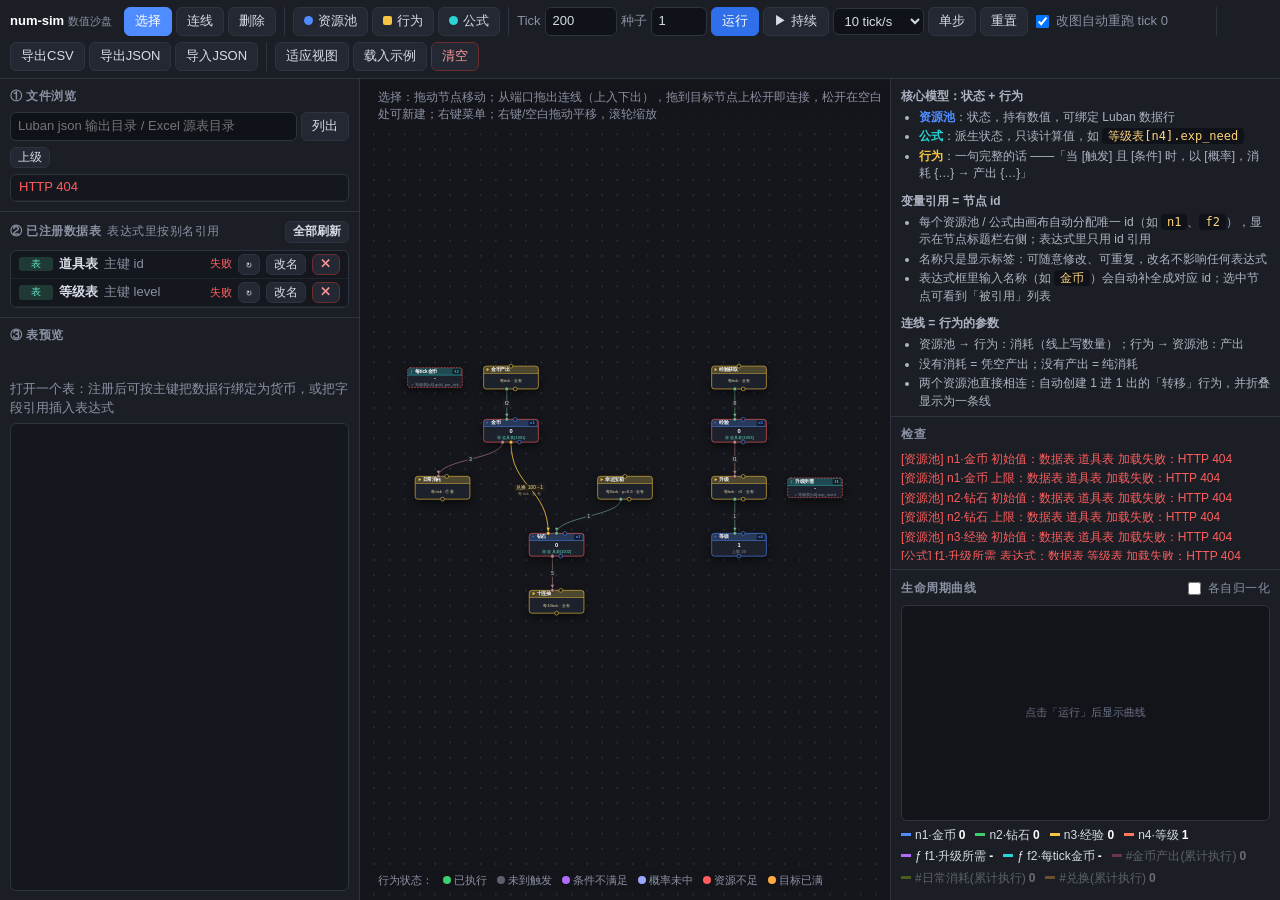
==== commit 097f6290: "1" ====
--- a/num-sim/index.html
+++ b/num-sim/index.html
@@ -4,113 +4,7 @@
 <meta charset="utf-8">
 <title>num-sim · 数值沙盘</title>
 <meta name="viewport" content="width=device-width,initial-scale=1">
-<style>
-:root{--bg:#14161b;--panel:#1b1e25;--panel2:#242833;--line:#2e3340;--text:#d8dce6;--dim:#8a91a3;--acc:#4f8cff;--err:#ff5d5d}
-*{box-sizing:border-box}
-html,body{margin:0;height:100%;background:var(--bg);color:var(--text);font:13px/1.45 "Segoe UI","Microsoft YaHei",sans-serif}
-#app{display:grid;grid-template-rows:auto minmax(0,1fr);grid-template-columns:360px minmax(0,1fr) 390px;height:100vh}
-header{grid-column:1/4;display:flex;flex-wrap:wrap;gap:6px;align-items:center;padding:7px 10px;background:var(--panel);border-bottom:1px solid var(--line)}
-header .brand{font-weight:700;margin-right:6px;color:#fff}
-header .brand small{color:var(--dim);font-weight:400;margin-left:4px}
-.grp{display:flex;gap:4px;align-items:center;padding-right:8px;margin-right:2px;border-right:1px solid var(--line)}
-.grp:last-child{border-right:none}
-button{background:var(--panel2);color:var(--text);border:1px solid var(--line);border-radius:6px;padding:4px 10px;cursor:pointer;font:inherit;white-space:nowrap}
-button:hover{border-color:#566078}
-button:disabled{opacity:.4;cursor:default}
-button.on{background:var(--acc);border-color:var(--acc);color:#fff}
-button.primary{background:#2f6fea;border-color:#2f6fea;color:#fff}
-button.danger{border-color:#6b2d2d;color:#ff9a9a}
-button.sm{padding:1px 7px;font-size:12px}
-input,select{background:#10121a;color:var(--text);border:1px solid var(--line);border-radius:6px;padding:4px 7px;font:inherit;min-width:0}
-input:focus,select:focus{outline:none;border-color:var(--acc)}
-input.bad{border-color:var(--err)}
-input[data-expr]{font-family:Consolas,"Microsoft YaHei",monospace}
-.dot{display:inline-block;width:9px;height:9px;border-radius:50%;margin-right:5px;vertical-align:0;flex:none}
-.dot.sq{border-radius:2px}
-label.chk{display:flex;gap:4px;align-items:center;color:var(--dim);cursor:pointer;font-weight:400}
-#tickInfo{color:var(--dim);min-width:70px}
-aside{background:var(--panel);min-height:0;display:flex;flex-direction:column}
-#left{border-right:1px solid var(--line)}
-#right{border-left:1px solid var(--line)}
-#center{position:relative;min-height:0;overflow:hidden}
-#cv{position:absolute;inset:0;width:100%;height:100%;display:block}
-#modeTip{position:absolute;left:10px;top:8px;color:var(--dim);font-size:12px;pointer-events:none;background:#14161bcc;padding:2px 8px;border-radius:4px}
-#legendTip{position:absolute;left:10px;bottom:8px;color:var(--dim);font-size:11px;pointer-events:none;background:#14161bcc;padding:3px 8px;border-radius:4px;display:flex;gap:10px}
-#legendTip i{display:inline-block;width:8px;height:8px;border-radius:50%;margin-right:3px;vertical-align:0}
-.sec{padding:9px 10px;border-bottom:1px solid var(--line)}
-.sec h3{margin:0 0 7px;font-size:12px;color:var(--dim);font-weight:600;letter-spacing:.5px;display:flex;align-items:center;gap:6px}
-.grow{flex:1;min-height:0;display:flex;flex-direction:column}
-.row{display:flex;gap:4px;align-items:center;margin-bottom:6px}
-.dim{color:var(--dim)}
-.ell{overflow:hidden;text-overflow:ellipsis;white-space:nowrap}
-.filelist{overflow:auto;border:1px solid var(--line);border-radius:6px;background:#15171e}
-.fi{display:flex;gap:6px;align-items:center;padding:3px 8px;cursor:pointer;border-bottom:1px solid #20242d}
-.fi:hover{background:#252a36}
-.fi.cur{background:#253553}
-.fi .tag{font-size:10px;padding:0 4px;border-radius:3px;background:#30364a;color:#aab;min-width:34px;text-align:center;flex:none}
-.fi .tag.dir{background:#3a3320;color:#e8c46a}
-.fi .tag.tbl{background:#1f3a35;color:#5fe0c4}
-.fi .sz{margin-left:auto;color:var(--dim);font-size:11px;flex:none}
-.tablewrap{flex:1;min-height:0;overflow:auto;border:1px solid var(--line);border-radius:6px;background:#15171e}
-table{border-collapse:collapse;font-size:12px}
-th,td{border:1px solid #262a35;padding:2px 6px;white-space:nowrap;max-width:220px;overflow:hidden;text-overflow:ellipsis}
-th{position:sticky;top:0;background:#222634;color:#b8bfd0;z-index:1}
-th.key{color:#ffd479}
-td.idx,th.idx{color:var(--dim);background:#1b1e27;position:sticky;left:0}
-td{cursor:pointer}
-tr:hover td{background:#1f2533}
-tr.row-on td{background:#23324f}
-td.cell-on{background:#2f6fea !important;color:#fff}
-.bindbar{display:flex;flex-wrap:wrap;gap:4px;align-items:center;margin-bottom:6px;min-height:22px}
-code,.ref{background:#10121a;padding:1px 6px;border-radius:4px;color:#ffd479;font-family:Consolas,"Microsoft YaHei",monospace;font-size:12px}
-.bindbar code{max-width:200px;overflow:hidden;text-overflow:ellipsis;white-space:nowrap}
-#props{flex:1;overflow:auto}
-.ptitle{font-size:14px;font-weight:600;margin-bottom:10px;display:flex;align-items:center}
-.sub{font-size:11px;color:#7d869c;font-weight:600;letter-spacing:.5px;margin:12px 0 7px;border-top:1px solid var(--line);padding-top:8px}
-.field{margin-bottom:10px}
-.field>label{display:block;color:var(--dim);font-size:12px;margin-bottom:3px}
-.field>input,.field>select{width:100%}
-.field.io{margin-bottom:5px}
-.ioname{width:110px;flex:none}
-.hint{color:#6f7689;font-size:11px;margin-top:2px}
-.err{color:var(--err);font-size:12px;margin-top:2px}
-.err:empty{display:none}
-.fields{border:1px solid var(--line);border-radius:6px;margin-top:4px;max-height:150px;overflow:auto}
-.fld{display:flex;gap:8px;padding:2px 8px;cursor:pointer;font-size:12px;border-bottom:1px solid #20242d}
-.fld:hover{background:#26304a}
-.fld span:first-child{color:#5fe0c4;min-width:80px;flex:none}
-.diag{font-size:12px;padding:4px 8px;border-radius:5px;margin-bottom:4px}
-.diag.ok{background:#1d3326;color:#7ee0a0}
-.diag.no{background:#3a2328;color:#ffaaaa}
-.diag.idle{background:#252a36;color:#aab}
-.help{color:#aeb4c2;font-size:12px}
-.help ol,.help ul{padding-left:18px;margin:4px 0 10px}
-.help li{margin-bottom:2px}
-#errs{max-height:110px;overflow:auto}
-#errs:empty::before{content:"无错误";color:var(--dim);font-size:12px}
-.eitem{color:var(--err);font-size:12px;cursor:pointer;padding:1px 0}
-.eitem:hover{text-decoration:underline}
-#chartSec{height:330px;display:flex;flex-direction:column}
-#chart{width:100%;flex:1;min-height:0;display:block;background:#12141a;border-radius:6px;border:1px solid var(--line)}
-#legend{display:flex;flex-wrap:wrap;gap:4px 10px;margin-top:6px;max-height:64px;overflow:auto}
-.lg{cursor:pointer;font-size:12px;user-select:none}
-.lg.off{opacity:.35}
-.lg i{display:inline-block;width:10px;height:3px;vertical-align:3px;margin-right:4px}
-.lg b{font-weight:600;color:#fff;margin-left:3px}
-#ac{position:fixed;z-index:20;display:none;background:#1f232d;border:1px solid #3a4052;border-radius:6px;max-height:300px;overflow:auto;box-shadow:0 6px 24px #0008;font-size:12px}
-#ac .act{padding:3px 8px;color:var(--dim);font-size:11px;border-bottom:1px solid #2e3340;position:sticky;top:0;background:#1f232d}
-.aci{display:flex;gap:8px;padding:3px 8px;cursor:pointer;align-items:center;white-space:nowrap}
-.aci:hover{background:#2a3040}
-.aci.on{background:#2f6fea;color:#fff}
-.aci.on .d{color:#dfe7ff}
-.aci .k{font-size:10px;padding:0 4px;border-radius:3px;min-width:30px;text-align:center;flex:none}
-.aci .m{font-family:Consolas,"Microsoft YaHei",monospace}
-.aci .d{color:var(--dim);overflow:hidden;text-overflow:ellipsis;margin-left:auto;padding-left:12px;max-width:240px}
-.aci .d.bad{color:#c77}
-#toast{position:fixed;left:50%;bottom:24px;transform:translateX(-50%);background:#2b3142;border:1px solid #445;color:#fff;padding:7px 14px;border-radius:8px;opacity:0;transition:opacity .2s;pointer-events:none;z-index:30;max-width:70vw}
-#toast.show{opacity:1}
-#toast.bad{border-color:var(--err)}
-</style>
+<link rel="stylesheet" href="css/app.css">
 </head>
 <body>
 <div id="app">
@@ -129,7 +23,9 @@
     <div class="grp">
       <span class="dim">Tick</span><input id="ticks" type="number" min="1" max="100000" value="200" style="width:72px">
       <span class="dim" title="rand/randint/chance 与行为概率使用的随机种子，同一种子结果可复现">种子</span><input id="seed" type="number" value="1" style="width:56px">
-      <button class="primary" id="btnRun">运行</button>
+      <button class="primary" id="btnRun" title="从 0 开始运行指定的 tick 数">运行</button>
+      <button id="btnPlay" title="从当前状态开始持续运行，不设上限（空格键）">▶ 持续</button>
+      <select id="speed" title="持续运行速度（tick/秒）"></select>
       <button id="btnStep">单步</button>
       <button id="btnReset">重置</button>
       <label class="chk" title="修改图后自动按上次的 tick 数重跑"><input type="checkbox" id="autoRerun" checked>改图自动重跑</label>
@@ -198,2041 +94,10 @@
 <div id="toast"></div>
 
 <script>
-'use strict';
-/* ================= 基础工具 ================= */
-const $ = s => document.querySelector(s);
-const esc = s => String(s ?? '').replace(/[&<>"']/g, c => ({ '&': '&amp;', '<': '&lt;', '>': '&gt;', '"': '&quot;', "'": '&#39;' }[c]));
-const trunc = (s, n) => { s = String(s ?? ''); return s.length > n ? s.slice(0, n - 1) + '…' : s; };
-const fmt = x => {
-  if (typeof x !== 'number' || Number.isNaN(x)) return '-';
-  if (!Number.isFinite(x)) return x > 0 ? '∞' : '-∞';
-  const a = Math.abs(x);
-  if (a >= 1e7) return x.toExponential(2);
-  if (a > 0 && a < 0.01) return x.toPrecision(2);
-  return String(Math.round(x * 100) / 100);
-};
-let toastT;
-function toast(msg, bad) {
-  const t = $('#toast'); t.textContent = msg; t.className = 'show' + (bad ? ' bad' : '');
-  clearTimeout(toastT); toastT = setTimeout(() => t.className = '', bad ? 3500 : 2200);
-}
-function download(name, text, mime) {
-  const a = document.createElement('a');
-  a.href = URL.createObjectURL(new Blob([text], { type: mime }));
-  a.download = name; a.click(); setTimeout(() => URL.revokeObjectURL(a.href), 1000);
-}
-function toNum(v) {
-  if (typeof v === 'number') return v;
-  if (typeof v === 'boolean') return v ? 1 : 0;
-  if (v === null || v === undefined) return NaN;
-  const s = String(v).trim();
-  if (s === '') return NaN;
-  if (/^true$/i.test(s)) return 1;
-  if (/^false$/i.test(s)) return 0;
-  const n = Number(s);
-  return Number.isFinite(n) ? n : NaN;
-}
-function normKey(k) {
-  if (typeof k === 'number') return String(k);
-  const s = String(k ?? '').trim();
-  return s !== '' && Number.isFinite(Number(s)) ? String(Number(s)) : s;
-}
-function keyLit(k) { const s = normKey(k); return s !== '' && Number.isFinite(Number(s)) ? s : JSON.stringify(s); }
-function mulberry32(a) {
-  return function () {
-    a |= 0; a = a + 0x6D2B79F5 | 0;
-    let t = Math.imul(a ^ a >>> 15, 1 | a);
-    t = t + Math.imul(t ^ t >>> 7, 61 | t) ^ t;
-    return ((t ^ t >>> 14) >>> 0) / 4294967296;
-  };
-}
-let RNG = mulberry32(1);
-
-/* ================= 数据表运行时（按主键索引的行对象） ================= */
-const TBL = {};
-function tableRow(alias, key) {
-  const t = TBL[alias];
-  if (!t || t.status !== 'ok') throw new Error(`数据表 ${alias} 未加载`);
-  const row = t.index.get(normKey(key));
-  if (!row) throw new Error(`${alias} 中不存在主键 ${keyLit(key)}`);
-  return row;
-}
-function fieldNum(alias, key, row, field) {
-  if (!(field in row)) throw new Error(`${alias} 没有字段 ${field}`);
-  const x = toNum(row[field]);
-  if (Number.isNaN(x)) throw new Error(`${alias}[${keyLit(key)}].${field} = "${row[field]}" 不是数字`);
-  return x;
-}
-const tableGet = (alias, key, field) => fieldNum(alias, key, tableRow(alias, key), field);
-function memberGet(name, field) {
-  const r = V && V.rowOf[name];
-  if (!r) throw new Error(`资源池 ${name} 未绑定数据行`);
-  return tableGet(r.table, r.key, field);
-}
-
-/* ================= 表达式：递归下降，不使用 eval ================= */
-const FUNCS = {
-  min: [1, 99, Math.min], max: [1, 99, Math.max],
-  floor: [1, 1, Math.floor], ceil: [1, 1, Math.ceil],
-  round: [1, 2, (x, n = 0) => { const p = 10 ** n; return Math.round(x * p) / p; }],
-  abs: [1, 1, Math.abs], sign: [1, 1, Math.sign], sqrt: [1, 1, Math.sqrt], pow: [2, 2, Math.pow],
-  exp: [1, 1, Math.exp], log: [1, 2, (x, b) => b === undefined ? Math.log(x) : Math.log(x) / Math.log(b)], log10: [1, 1, Math.log10],
-  clamp: [3, 3, (x, a, b) => Math.min(b, Math.max(a, x))],
-  lerp: [3, 3, (a, b, t) => a + (b - a) * t],
-  if: [3, 3, null],
-  rand: [0, 2, (a, b) => a === undefined ? RNG() : b === undefined ? RNG() * a : a + (b - a) * RNG()],
-  randint: [2, 2, (a, b) => { a = Math.ceil(a); b = Math.floor(b); return a + Math.floor(RNG() * (b - a + 1)); }],
-  chance: [1, 1, p => RNG() < p ? 1 : 0],
-};
-const RESERVED = new Set(['tick', ...Object.keys(FUNCS)]);
-const ID_START = /[\p{L}_]/u, ID_PART = /[\p{L}\p{N}_]/u;
-const IDENT_RE = /^[\p{L}_][\p{L}\p{N}_]*$/u;
-
-function tokenize(src) {
-  const toks = []; let i = 0;
-  while (i < src.length) {
-    const c = src[i];
-    if (/\s/.test(c)) { i++; continue; }
-    if (/[0-9]/.test(c) || (c === '.' && /[0-9]/.test(src[i + 1] || ''))) {
-      let j = i; while (j < src.length && /[0-9.]/.test(src[j])) j++;
-      const s = src.slice(i, j);
-      if (!/^(\d+\.?\d*|\.\d+)$/.test(s)) throw new Error(`非法数字 "${s}" @${i + 1}`);
-      toks.push({ t: 'num', v: parseFloat(s), p: i, e: j }); i = j; continue;
-    }
-    if (c === '"' || c === "'") {
-      const j = src.indexOf(c, i + 1);
-      if (j < 0) throw new Error(`字符串缺少结束引号 @${i + 1}`);
-      toks.push({ t: 'str', v: src.slice(i + 1, j), p: i, e: j + 1 }); i = j + 1; continue;
-    }
-    if (ID_START.test(c)) {
-      let j = i + 1; while (j < src.length && ID_PART.test(src[j])) j++;
-      toks.push({ t: 'id', v: src.slice(i, j), p: i, e: j }); i = j; continue;
-    }
-    const two = src.substr(i, 2);
-    if (['>=', '<=', '==', '!=', '&&', '||'].includes(two)) { toks.push({ t: 'op', v: two, p: i, e: i + 2 }); i += 2; continue; }
-    if ('+-*/%^()<>!,?:[].'.includes(c)) { toks.push({ t: 'op', v: c, p: i, e: i + 1 }); i++; continue; }
-    throw new Error(`非法字符 "${c}" @${i + 1}`);
-  }
-  return toks;
-}
-
-/**
- * 语法（优先级从低到高）：
- *   c ? a : b   ||   &&   比较   + -   * / %   一元 - + !   ^（右结合）
- *   数字 | (expr) | 函数(args) | 变量 | 表[主键].字段 | 资源池.字段
- */
-function compile(src) {
-  const toks = tokenize(src); let k = 0;
-  const ids = new Set(), refs = [];
-  const isOp = v => toks[k] && toks[k].t === 'op' && toks[k].v === v;
-  const where = () => toks[k] ? ` @${toks[k].p + 1}` : ' @末尾';
-  const eat = v => { if (!isOp(v)) throw new Error(`缺少 "${v}"${where()}`); k++; };
-  const fieldChain = () => {
-    const t = toks[k];
-    if (!t || t.t !== 'id') throw new Error(`"." 后缺少字段名${where()}`);
-    const parts = [t.v]; k++;
-    while (isOp('.') && toks[k + 1] && toks[k + 1].t === 'id') { parts.push(toks[k + 1].v); k += 2; }
-    return parts.join('.');
-  };
-  const bin = (next, ops, mk) => () => {
-    let a = next();
-    while (toks[k] && toks[k].t === 'op' && ops.includes(toks[k].v)) { const op = toks[k++].v, l = a, r = next(); a = mk(op, l, r); }
-    return a;
-  };
-  const pPrim = () => {
-    const t = toks[k];
-    if (!t) throw new Error('表达式不完整 @末尾');
-    if (t.t === 'num') { k++; const v = t.v; return () => v; }
-    if (t.t === 'str') throw new Error(`字符串只能用作数据表主键，例如 表["${t.v}"].字段 @${t.p + 1}`);
-    if (t.t === 'id') {
-      k++; const name = t.v;
-      if (isOp('(')) {
-        const spec = FUNCS[name]; if (!spec) throw new Error(`未知函数 "${name}"`);
-        k++;
-        const args = [];
-        if (!isOp(')')) { args.push(pTern()); while (isOp(',')) { k++; args.push(pTern()); } }
-        eat(')');
-        if (args.length < spec[0] || args.length > spec[1])
-          throw new Error(`${name}() 需要 ${spec[0] === spec[1] ? spec[0] : spec[0] + '~' + spec[1]} 个参数，实际 ${args.length} 个`);
-        if (name === 'if') { const [c, a, b] = args; return v => c(v) ? a(v) : b(v); }
-        const f = spec[2];
-        if (args.length === 0) return () => f();
-        if (args.length === 1) { const [a] = args; return v => f(a(v)); }
-        return v => f(...args.map(a => a(v)));
-      }
-      if (isOp('[')) {
-        k++;
-        let keyFn, keyConst;
-        if (toks[k] && toks[k].t === 'str') { keyConst = toks[k].v; k++; const kv = keyConst; keyFn = () => kv; }
-        else {
-          const s0 = k; keyFn = pTern();
-          if (k - s0 === 1 && toks[s0].t === 'num') keyConst = toks[s0].v;
-        }
-        eat(']');
-        if (!isOp('.')) throw new Error(`表引用需要指定字段，例如 ${name}[主键].字段${where()}`);
-        k++;
-        const field = fieldChain();
-        refs.push({ kind: 'table', alias: name, keyConst, field });
-        return v => tableGet(name, keyFn(v), field);
-      }
-      if (isOp('.')) {
-        k++;
-        const field = fieldChain();
-        refs.push({ kind: 'member', name, field });
-        return () => memberGet(name, field);
-      }
-      ids.add(name);
-      return v => v[name];
-    }
-    if (isOp('(')) { k++; const e = pTern(); eat(')'); return e; }
-    throw new Error(`意外的 "${t.v}"${where()}`);
-  };
-  const pPow = () => {
-    const b = pPrim();
-    if (isOp('^')) { k++; const e = pUnary(); return v => Math.pow(b(v), e(v)); }
-    return b;
-  };
-  const pUnary = () => {
-    if (isOp('-')) { k++; const a = pUnary(); return v => -a(v); }
-    if (isOp('+')) { k++; return pUnary(); }
-    if (isOp('!')) { k++; const a = pUnary(); return v => a(v) ? 0 : 1; }
-    return pPow();
-  };
-  const pMul = bin(pUnary, ['*', '/', '%'], (op, l, r) => op === '*' ? v => l(v) * r(v) : op === '/' ? v => l(v) / r(v) : v => l(v) % r(v));
-  const pAdd = bin(pMul, ['+', '-'], (op, l, r) => op === '+' ? v => l(v) + r(v) : v => l(v) - r(v));
-  const CMP = { '>=': (a, b) => a >= b, '<=': (a, b) => a <= b, '>': (a, b) => a > b, '<': (a, b) => a < b, '==': (a, b) => a === b, '!=': (a, b) => a !== b };
-  const pCmp = bin(pAdd, Object.keys(CMP), (op, l, r) => { const f = CMP[op]; return v => f(l(v), r(v)) ? 1 : 0; });
-  const pAnd = bin(pCmp, ['&&'], (op, l, r) => v => (l(v) && r(v)) ? 1 : 0);
-  const pOr = bin(pAnd, ['||'], (op, l, r) => v => (l(v) || r(v)) ? 1 : 0);
-  const pTern = () => {
-    const c = pOr();
-    if (isOp('?')) { k++; const a = pTern(); eat(':'); const b = pTern(); return v => c(v) ? a(v) : b(v); }
-    return c;
-  };
-  if (!toks.length) throw new Error('表达式为空');
-  const fn = pTern();
-  if (k < toks.length) throw new Error(`多余的内容 "${toks[k].v}"${where()}`);
-  return { fn, ids: [...ids], refs };
-}
-
-/** 重命名表达式中的标识符（跳过 "." 之后的字段名与函数名） */
-function renameInExpr(src, oldName, newName) {
-  if (src === undefined || src === null || src === '') return src;
-  let toks; try { toks = tokenize(String(src)); } catch (_) { return src; }
-  let s = String(src);
-  for (let i = toks.length - 1; i >= 0; i--) {
-    const t = toks[i], nx = toks[i + 1], pv = toks[i - 1];
-    if (t.t !== 'id' || t.v !== oldName) continue;
-    if (nx && nx.t === 'op' && nx.v === '(') continue;
-    if (pv && pv.t === 'op' && pv.v === '.') continue;
-    s = s.slice(0, t.p) + newName + s.slice(t.e);
-  }
-  return s;
-}
-
-/* ================= 图模型：状态（资源池/公式）+ 行为 ================= */
-const TYPES = {
-  pool: { label: '资源池', color: '#4f8cff' },
-  formula: { label: '公式', color: '#2ad4d4' },
-  action: { label: '行为', color: '#f5c542' },
-};
-const TRIGGERS = { tick: '每 tick', every: '每 N tick', rise: '条件变为真时（边沿触发）' };
-const MODES = { all: '全有或全无', partial: '尽量执行（按比例）' };
-const NODE_EXPR = ['init', 'cap', 'expr', 'every', 'condition', 'chance', 'times'];
-const R = 30, AW = 58, AH = 24;
-const LS_GRAPH = 'num-sim.graph.v3', LS_OLD = ['num-sim.graph.v2', 'num-sim.graph.v1'], LS_UI = 'num-sim.ui.v1', LS_DIR = 'num-sim.lbdir';
-const PALETTE = ['#4f8cff', '#3ecf6e', '#f5c542', '#ff7a59', '#b26bff', '#2ad4d4', '#ff5d9e', '#a0d911', '#ffa940', '#9aa7ff', '#ff5d5d', '#7ee0b0'];
-const STATUS_COLOR = { ok: '#3ecf6e', trigger: '#5a6070', cond: '#b26bff', chance: '#9aa7ff', short: '#ff5d5d', full: '#ffa940' };
-
-function actionDefaults(a) {
-  for (const f of ['every', 'condition', 'chance', 'times']) a[f] = a[f] === undefined || a[f] === null ? '' : String(a[f]);
-  if (!TRIGGERS[a.trigger]) a.trigger = 'tick';
-  if (!MODES[a.mode]) a.mode = 'all';
-  a.compact = !!a.compact;
-  return a;
-}
-
-function exampleGraph() {
-  const A = (id, name, x, y, o) => actionDefaults({ id, type: 'action', name, x, y, ...o });
-  return {
-    version: 3, nextId: 100, view: null, seed: 1,
-    tables: [
-      { alias: '道具表', path: 'sample/tbitem.json', keyField: 'id', sheet: null, labelField: 'name' },
-      { alias: '等级表', path: 'sample/tblevel.json', keyField: 'level', sheet: null, labelField: null },
-    ],
-    nodes: [
-      { id: 'n1', type: 'pool', name: '道具表_1001', x: 160, y: 200, init: '道具表_1001.init', cap: '道具表_1001.max_stack', row: { table: '道具表', key: 1001 } },
-      { id: 'n2', type: 'pool', name: '道具表_1002', x: 160, y: 460, init: '道具表_1002.init', cap: '道具表_1002.max_stack', row: { table: '道具表', key: 1002 } },
-      { id: 'n3', type: 'pool', name: '道具表_1003', x: -160, y: 200, init: '道具表_1003.init', cap: '', row: { table: '道具表', key: 1003 } },
-      { id: 'n4', type: 'pool', name: '等级', x: -160, y: 460, init: '1', cap: '20' },
-      { id: 'f1', type: 'formula', name: '升级所需', x: -250, y: 610, expr: '等级表[等级].exp_need' },
-      { id: 'f2', type: 'formula', name: '每tick金币', x: -60, y: 610, expr: '等级表[等级].gold_per_tick' },
-      A('a1', '金币产出', 160, 60, {}),
-      A('a2', '日常消耗', 420, 200, { mode: 'partial' }),
-      A('a3', '兑换', 160, 330, { compact: true }),
-      A('a4', '十连抽', 420, 460, { trigger: 'every', every: '10' }),
-      A('a5', '幸运宝箱', 420, 600, { trigger: 'every', every: '5', chance: '0.3' }),
-      A('a6', '经验获取', -160, 60, {}),
-      A('a7', '升级', -160, 330, { times: '5' }),
-    ],
-    edges: [
-      { id: 'e1', from: 'a1', to: 'n1', amount: '每tick金币' },
-      { id: 'e2', from: 'n1', to: 'a2', amount: '3' },
-      { id: 'e3', from: 'n1', to: 'a3', amount: '100' },
-      { id: 'e4', from: 'a3', to: 'n2', amount: '1' },
-      { id: 'e5', from: 'n2', to: 'a4', amount: '5' },
-      { id: 'e6', from: 'a5', to: 'n2', amount: '1' },
-      { id: 'e7', from: 'a6', to: 'n3', amount: '8' },
-      { id: 'e8', from: 'n3', to: 'a7', amount: '升级所需' },
-      { id: 'e9', from: 'a7', to: 'n4', amount: '1' },
-    ],
-  };
-}
-
-/** 旧模型（产出源/消耗口/转换器/条件门 + rate 连线）→ 新模型（资源池 + 行为） */
-function migrateOld(g) {
-  const on = (g.nodes || []).filter(Boolean), oe = (g.edges || []).filter(Boolean);
-  const byId = id => on.find(n => n.id === id);
-  const isPool = n => n && n.type === 'pool';
-  const nodes = [], edges = [];
-  let seq = Math.max(1000, (Number(g.nextId) || 0) + 1000);
-  const gen = p => p + (seq++);
-  for (const n of on) if (n.type === 'pool' || n.type === 'formula') nodes.push({ ...n });
-  const act = (name, x, y, o) => { const a = actionDefaults({ id: gen('a'), type: 'action', name, x: Math.round(x), y: Math.round(y), ...o }); nodes.push(a); return a; };
-  const link = (from, to, amount) => edges.push({ id: gen('e'), from, to, amount: String(amount ?? '').trim() || '1' });
-  const mid = (a, b) => [(a.x + b.x) / 2, (a.y + b.y) / 2];
-  for (const e of oe) {
-    const a = byId(e.from), b = byId(e.to); if (!a || !b) continue;
-    const rate = String(e.rate ?? '').trim() || '1';
-    if (a.type === 'source' && isPool(b)) link(act(a.name, ...mid(a, b), {}).id, b.id, rate);
-    else if (isPool(a) && b.type === 'drain') { const x = act(b.name, ...mid(a, b), { mode: 'partial' }); link(a.id, x.id, rate); }
-    else if (isPool(a) && isPool(b)) { const x = act(`${a.name}转${b.name}`, ...mid(a, b), { mode: 'partial', compact: true }); link(a.id, x.id, rate); link(x.id, b.id, rate); }
-  }
-  for (const c of on.filter(n => n.type === 'converter')) {
-    const ins = oe.filter(e => e.to === c.id).map(e => byId(e.from)).filter(isPool);
-    const outs = oe.filter(e => e.from === c.id).map(e => byId(e.to)).filter(isPool);
-    const x = act(c.name, c.x, c.y, { mode: 'all', compact: ins.length === 1 && outs.length === 1 });
-    ins.forEach(p => link(p.id, x.id, c.rateIn)); outs.forEach(p => link(x.id, p.id, c.rateOut));
-  }
-  for (const gt of on.filter(n => n.type === 'gate')) {
-    const targets = oe.filter(e => e.from === gt.id).map(e => ({ n: byId(e.to), lim: String(e.rate ?? '').trim() })).filter(t => isPool(t.n));
-    for (const ein of oe.filter(e => e.to === gt.id)) {
-      const src = byId(ein.from); if (!src) continue;
-      const rate = String(ein.rate ?? '').trim() || '1';
-      const x = act(gt.name, gt.x, gt.y, { mode: 'partial', condition: gt.condition || '' });
-      if (isPool(src)) link(src.id, x.id, rate);
-      targets.forEach(t => link(x.id, t.n.id, t.lim || rate));
-    }
-  }
-  const seen = new Set();
-  for (const n of nodes) {
-    const base = String(n.name || TYPES[n.type].label); let nm = base, i = 2;
-    while (seen.has(nm)) nm = base + '_' + i++;
-    n.name = nm; seen.add(nm);
-  }
-  return { ...g, version: 3, nodes, edges, nextId: seq };
-}
-
-let lastMigrated = false;
-function normalizeGraph(g) {
-  lastMigrated = false;
-  if (!g.version || g.version < 3) { g = migrateOld(g); lastMigrated = true; }
-  g.version = 3;
-  g.nodes = (g.nodes || []).filter(n => n && n.id && TYPES[n.type]);
-  const ids = new Set(g.nodes.map(n => n.id));
-  g.edges = (g.edges || []).filter(e => e && e.id && ids.has(e.from) && ids.has(e.to));
-  g.tables = Array.isArray(g.tables) ? g.tables.filter(t => t && t.alias && t.path) : [];
-  if (!Number.isFinite(Number(g.seed))) g.seed = 1;
-  for (const n of g.nodes) {
-    n.x = Number(n.x) || 0; n.y = Number(n.y) || 0;
-    if (n.type === 'pool') {
-      n.init = n.init === undefined || n.init === null ? '0' : String(n.init);
-      n.cap = n.cap === undefined || n.cap === null ? '' : String(n.cap);
-      if (n.row && (!n.row.table || n.row.key === undefined)) delete n.row;
-      delete n.bind;
-    }
-    if (n.type === 'formula' && (n.expr === undefined || n.expr === null)) n.expr = '0';
-    if (n.type === 'action') actionDefaults(n);
-  }
-  for (const e of g.edges) { e.amount = e.amount === undefined || e.amount === null ? '' : String(e.amount); delete e.rate; delete e.bind; }
-  let mx = 0;
-  for (const o of [...g.nodes, ...g.edges]) { const m = /\d+$/.exec(o.id); if (m) mx = Math.max(mx, +m[0]); }
-  g.nextId = Math.max(Number(g.nextId) || 0, mx + 1);
-  return g;
-}
-function loadGraph() {
-  for (const key of [LS_GRAPH, ...LS_OLD]) {
-    try {
-      const g = JSON.parse(localStorage.getItem(key));
-      if (g && Array.isArray(g.nodes) && Array.isArray(g.edges)) return normalizeGraph(g);
-    } catch (_) { /* ignore */ }
-  }
-  return null;
-}
-
-let G = loadGraph();
-const bootMigrated = lastMigrated;
-const firstRun = !G;
-if (!G) G = normalizeGraph(exampleGraph());
-
-const nodeById = id => G.nodes.find(n => n.id === id);
-const edgeById = id => G.edges.find(e => e.id === id);
-const genId = p => p + (G.nextId++);
-const tableDef = alias => G.tables.find(t => t.alias === alias);
-
-function saveGraph() {
-  G.view = { ...ui.view };
-  localStorage.setItem(LS_GRAPH, JSON.stringify(G));
-}
-function forEachExpr(cb) {
-  for (const n of G.nodes) for (const f of NODE_EXPR) if (typeof n[f] === 'string') n[f] = cb(n[f]);
-  for (const e of G.edges) e.amount = cb(e.amount);
-}
-
-/* ================= 校验 / 编译 ================= */
-function edgeKind(e) {
-  const a = nodeById(e.from), b = nodeById(e.to);
-  if (!a || !b) return { k: 'bad', msg: '端点不存在' };
-  if (a.type === 'pool' && b.type === 'action') return { k: 'in' };
-  if (a.type === 'action' && b.type === 'pool') return { k: 'out' };
-  if (a.type === 'formula' || b.type === 'formula') return { k: 'bad', msg: '公式不参与资源流动，直接在表达式中引用其名称即可' };
-  if (a.type === 'pool' && b.type === 'pool') return { k: 'bad', msg: '资源池之间需要通过行为连接（连线模式下依次点两个资源池会自动创建「转移」行为）' };
-  return { k: 'bad', msg: '行为之间不能直接相连，中间需要资源池' };
-}
-const ownerAction = e => { const a = nodeById(e.from), b = nodeById(e.to); return a && a.type === 'action' ? a : b && b.type === 'action' ? b : null; };
-
-let V = null;
-function validate() {
-  const err = {}, ids = new Set(), comp = {}, kind = {}, rowOf = {}, io = {}, compact = new Set();
-  const put = (id, f, msg) => { if (!err[id + ':' + f]) err[id + ':' + f] = msg; ids.add(id); };
-  const pools = G.nodes.filter(n => n.type === 'pool'), forms = G.nodes.filter(n => n.type === 'formula');
-  const actions = G.nodes.filter(n => n.type === 'action');
-  const poolByName = {}; pools.forEach(p => { poolByName[p.name] = p; if (p.row) rowOf[p.name] = p.row; });
-  const formByName = {}; forms.forEach(f => formByName[f.name] = f);
-  const aliases = new Set(G.tables.map(t => t.alias));
-  const known = new Set(['tick', ...pools.map(p => p.name), ...forms.map(f => f.name)]);
-
-  const refErr = r => {
-    let alias, key;
-    if (r.kind === 'member') {
-      const p = poolByName[r.name];
-      if (!p) return aliases.has(r.name) ? `数据表需写主键：${r.name}[主键].${r.field}` : `"${r.name}" 不是资源池，不能使用 .${r.field}`;
-      if (!p.row) return `资源池 ${r.name} 未绑定数据行，不能使用 .${r.field}`;
-      alias = p.row.table; key = p.row.key;
-    } else { alias = r.alias; key = r.keyConst; }
-    if (!aliases.has(alias)) return `未注册的数据表 "${alias}"`;
-    const t = TBL[alias];
-    if (!t || t.status === 'loading') return `数据表 ${alias} 加载中`;
-    if (t.status === 'error') return `数据表 ${alias} 加载失败：${t.error}`;
-    if (!t.cols.includes(r.field)) return `${alias} 没有字段 "${r.field}"`;
-    if (key !== undefined) {
-      const row = t.index.get(normKey(key));
-      if (!row) return `${alias} 中不存在主键 ${keyLit(key)}`;
-      if (Number.isNaN(toNum(row[r.field]))) return `${alias}[${keyLit(key)}].${r.field} = "${row[r.field]}" 不是数字`;
-    }
-    return null;
-  };
-  const cc = (id, f, src, opt = {}) => {
-    const s = String(src ?? '').trim();
-    if (!s) { if (opt.allowEmpty) comp[id + ':' + f] = null; else put(id, f, opt.emptyMsg || '不能为空'); return null; }
-    try {
-      const c = compile(s);
-      if (opt.init && c.ids.length) throw new Error(`初始值只能使用常量和数据表字段，不能引用 ${c.ids.join('、')}`);
-      const unk = c.ids.filter(x => !known.has(x));
-      if (unk.length) {
-        const tb = unk.find(x => aliases.has(x));
-        throw new Error(tb ? `${tb} 是数据表，用法：${tb}[主键].字段` : '未知变量：' + unk.join('、'));
-      }
-      for (const r of c.refs) { const m = refErr(r); if (m) throw new Error(m); }
-      comp[id + ':' + f] = c.fn;
-      return c;
-    } catch (e) { put(id, f, e.message); return null; }
-  };
-
-  const seen = {};
-  for (const n of G.nodes) {
-    const nm = String(n.name ?? '').trim();
-    const isVar = n.type === 'pool' || n.type === 'formula';
-    if (!nm) put(n.id, 'name', '名称不能为空');
-    else if (seen[nm]) put(n.id, 'name', `名称 "${nm}" 重复`);
-    else if (isVar && !IDENT_RE.test(nm)) put(n.id, 'name', '名称需为合法标识符（中英文/数字/下划线，不以数字开头）');
-    else if (isVar && RESERVED.has(nm)) put(n.id, 'name', `"${nm}" 是保留字`);
-    else if (isVar && aliases.has(nm)) put(n.id, 'name', `"${nm}" 与数据表别名重名`);
-    seen[nm] = true;
-  }
-  for (const e of G.edges) {
-    const ki = edgeKind(e); kind[e.id] = ki.k;
-    if (ki.k === 'bad') { put(e.id, 'kind', ki.msg); continue; }
-    cc(e.id, 'amount', e.amount, { emptyMsg: '数量不能为空' });
-  }
-  const deps = {};
-  for (const n of G.nodes) {
-    if (n.type === 'pool') {
-      if (n.row) {
-        if (!aliases.has(n.row.table)) put(n.id, 'row', `数据表 ${n.row.table} 未注册`);
-        else {
-          const t = TBL[n.row.table];
-          if (t && t.status === 'ok' && !t.index.has(normKey(n.row.key))) put(n.id, 'row', `${n.row.table} 中不存在主键 ${keyLit(n.row.key)}`);
-        }
-      }
-      cc(n.id, 'init', n.init, { init: true, allowEmpty: true });
-      cc(n.id, 'cap', n.cap, { allowEmpty: true });
-    }
-    if (n.type === 'formula') {
-      const c = cc(n.id, 'expr', n.expr);
-      deps[n.id] = c ? c.ids.filter(x => formByName[x]).map(x => formByName[x].id) : [];
-    }
-    if (n.type === 'action') {
-      const ins = G.edges.filter(e => e.to === n.id && kind[e.id] === 'in');
-      const outs = G.edges.filter(e => e.from === n.id && kind[e.id] === 'out');
-      io[n.id] = { ins, outs };
-      if (n.compact && ins.length === 1 && outs.length === 1 && ins[0].from !== outs[0].to) compact.add(n.id);
-      if (!ins.length && !outs.length) put(n.id, 'kind', '行为没有连接任何资源：资源池 → 行为 = 消耗，行为 → 资源池 = 产出');
-      if (n.trigger === 'every') cc(n.id, 'every', n.every, { emptyMsg: '请填写间隔 N' });
-      cc(n.id, 'condition', n.condition, { allowEmpty: n.trigger !== 'rise', emptyMsg: '「条件变为真时」触发需要填写条件' });
-      cc(n.id, 'chance', n.chance, { allowEmpty: true });
-      cc(n.id, 'times', n.times, { allowEmpty: true });
-    }
-  }
-  const state = {}, order = [];
-  const visit = (id, stack) => {
-    if (state[id] === 2) return;
-    if (state[id] === 1) {
-      const cyc = stack.slice(stack.indexOf(id));
-      const txt = [...cyc, id].map(i => nodeById(i).name).join(' → ');
-      cyc.forEach(i => put(i, 'expr', '循环依赖：' + txt));
-      return;
-    }
-    state[id] = 1; stack.push(id);
-    for (const d of deps[id] || []) visit(d, stack);
-    stack.pop(); state[id] = 2; order.push(id);
-  };
-  forms.forEach(f => visit(f.id, []));
-  return { err, ids, comp, kind, rowOf, order, io, compact, actions };
-}
-
-/* ================= 模拟引擎 =================
- * 每 tick：
- *   1. 快照资源池 → 按依赖顺序计算公式与资源池上限
- *   2. 按行为顺序（优先级）逐个执行：触发 → 条件 → 概率 → 资源检查 → 消耗 → 产出
- *      每次执行后立即刷新变量与公式，后面的行为（以及同一行为的重复执行）看到最新状态
- *   3. 记录快照
- */
-let sim = null, runtimeErr = null;
-class SimErr extends Error { constructor(id, msg) { super(msg); this.id = id; } }
-const newStats = () => ({ fired: 0, trigger: 0, cond: 0, chance: 0, short: 0, full: 0, shortBy: {} });
-
-function evalAt(fn, vars, id, what) {
-  let x;
-  try { x = fn(vars); } catch (e) { throw new SimErr(id, `${what}：${e.message}`); }
-  if (typeof x !== 'number' || !Number.isFinite(x)) throw new SimErr(id, `${what} 结果为 ${x}（tick ${vars.tick}）`);
-  return x;
-}
-function snapshotVars(t) {
-  const vars = { tick: t };
-  for (const n of G.nodes) if (n.type === 'pool') vars[n.name] = sim.val[n.id];
-  return vars;
-}
-function refreshDerived(vars) {
-  for (const id of V.order) {
-    const f = nodeById(id);
-    vars[f.name] = evalAt(V.comp[id + ':expr'], vars, id, '公式');
-    sim.fval[id] = vars[f.name];
-  }
-  for (const n of G.nodes) {
-    if (n.type !== 'pool') continue;
-    const f = V.comp[n.id + ':cap'];
-    sim.cap[n.id] = f ? Math.max(0, evalAt(f, vars, n.id, '上限')) : Infinity;
-  }
-}
-
-function resetSim() {
-  RNG = mulberry32((Math.floor(Number(G.seed)) || 0) >>> 0);
-  sim = { tick: 0, val: {}, fval: {}, cap: {}, flows: {}, act: {}, stats: {}, prev: {}, history: [] };
-  runtimeErr = null;
-  for (const n of G.nodes) {
-    if (n.type === 'pool') sim.val[n.id] = 0;
-    if (n.type === 'action') sim.stats[n.id] = newStats();
-  }
-  if (V.ids.size === 0) {
-    try {
-      for (const n of G.nodes) {
-        if (n.type !== 'pool') continue;
-        const f = V.comp[n.id + ':init'];
-        if (f) sim.val[n.id] = evalAt(f, { tick: 0 }, n.id, '初始值');
-      }
-      refreshDerived(snapshotVars(0));
-    } catch (e) {
-      if (!(e instanceof SimErr)) throw e;
-      runtimeErr = { id: e.id, msg: e.message };
-    }
-  } else {
-    for (const n of G.nodes) if (n.type === 'pool') { const x = toNum(n.init); sim.val[n.id] = Number.isNaN(x) ? 0 : x; }
-  }
-  record();
-}
-function record() {
-  const s = { tick: sim.tick };
-  for (const id in sim.val) s[id] = sim.val[id];
-  for (const id in sim.fval) s[id] = sim.fval[id];
-  for (const id in sim.stats) s[id] = sim.stats[id].fired;
-  sim.history.push(s);
-}
-
-function runAction(a, t, vars, flows) {
-  const C = V.comp, io = V.io[a.id], info = { n: 0, reason: null, detail: '' };
-  const condFn = C[a.id + ':condition'];
-  const room = p => Math.max(0, sim.cap[p.id] - sim.val[p.id]);
-  if (a.trigger === 'every') {
-    const N = Math.round(evalAt(C[a.id + ':every'], vars, a.id, '触发间隔'));
-    if (N < 1) throw new SimErr(a.id, `触发间隔 N=${N}，必须 ≥ 1`);
-    if (t % N !== 0) { info.reason = 'trigger'; return info; }
-  } else if (a.trigger === 'rise') {
-    const c = !!evalAt(condFn, vars, a.id, '条件');
-    const fire = c && !sim.prev[a.id];
-    sim.prev[a.id] = c;
-    if (!fire) { info.reason = c ? 'trigger' : 'cond'; return info; }
-  }
-  const times = C[a.id + ':times'] ? Math.min(1000, Math.max(0, Math.floor(evalAt(C[a.id + ':times'], vars, a.id, '执行次数')))) : 1;
-  for (let k = 0; k < times; k++) {
-    if (condFn && (a.trigger !== 'rise' || k > 0) && !evalAt(condFn, vars, a.id, '条件')) { info.reason = 'cond'; break; }
-    if (C[a.id + ':chance']) { const p = evalAt(C[a.id + ':chance'], vars, a.id, '概率'); if (!(RNG() < p)) { info.reason = 'chance'; break; } }
-    const ins = io.ins.map(e => ({ e, p: nodeById(e.from), amt: Math.max(0, evalAt(C[e.id + ':amount'], vars, e.id, '消耗量')) }));
-    const outs = io.outs.map(e => ({ e, p: nodeById(e.to), amt: Math.max(0, evalAt(C[e.id + ':amount'], vars, e.id, '产出量')) }));
-    let ratio = 1, short = null;
-    for (const i of ins) {
-      const have = Math.max(0, sim.val[i.p.id]);
-      if (have + 1e-9 < i.amt) { const r = have / i.amt; if (r < ratio) { ratio = r; short = { i, have }; } }
-    }
-    const shortText = () => `${short.i.p.name} 需 ${fmt(short.i.amt)}，有 ${fmt(short.have)}`;
-    if (short && (a.mode === 'all' || ratio <= 0)) { info.reason = 'short'; info.detail = shortText(); info.shortPool = short.i.p.name; break; }
-    if (outs.length && outs.every(o => room(o.p) <= 0)) { info.reason = 'full'; info.detail = outs.map(o => o.p.name).join('、'); break; }
-    for (const i of ins) { const take = i.amt * ratio; sim.val[i.p.id] -= take; flows[i.e.id] = (flows[i.e.id] || 0) + take; vars[i.p.name] = sim.val[i.p.id]; }
-    for (const o of outs) { const give = Math.min(o.amt * ratio, room(o.p)); sim.val[o.p.id] += give; flows[o.e.id] = (flows[o.e.id] || 0) + give; vars[o.p.name] = sim.val[o.p.id]; }
-    info.n++;
-    refreshDerived(vars);
-    if (ratio < 1) { info.reason = 'short'; info.detail = shortText() + '（按比例执行）'; info.shortPool = short.i.p.name; break; }
-  }
-  return info;
-}
-
-function step() {
-  if (V.ids.size) { toast('图中存在错误，请先修正（见右侧「检查」）', true); return false; }
-  if (runtimeErr) { toast('模拟已熔断，修正后点「重置」或「运行」', true); return false; }
-  const t = sim.tick + 1, vars = snapshotVars(t);
-  const bak = { val: { ...sim.val }, fval: { ...sim.fval }, cap: { ...sim.cap }, prev: { ...sim.prev }, stats: JSON.parse(JSON.stringify(sim.stats)) };
-  const flows = {}, act = {};
-  try {
-    refreshDerived(vars);
-    for (const a of V.actions) {
-      const info = runAction(a, t, vars, flows), st = sim.stats[a.id], io = V.io[a.id];
-      for (const e of [...io.ins, ...io.outs]) if (!(e.id in flows)) flows[e.id] = 0;
-      st.fired += info.n;
-      if (!info.n && info.reason) { st[info.reason]++; if (info.shortPool) st.shortBy[info.shortPool] = (st.shortBy[info.shortPool] || 0) + 1; }
-      act[a.id] = info;
-    }
-    for (const id in sim.val) if (!Number.isFinite(sim.val[id])) throw new SimErr(id, `数值溢出：${nodeById(id)?.name} = ${sim.val[id]}`);
-  } catch (err) {
-    Object.assign(sim, bak);
-    if (err instanceof SimErr) {
-      runtimeErr = { id: err.id, msg: err.message };
-      toast('模拟熔断：' + err.message, true);
-      return false;
-    }
-    throw err;
-  }
-  sim.tick = t; sim.flows = flows; sim.act = act; record();
-  return true;
-}
-
-function runSim(n) {
-  const t0 = performance.now();
-  resetSim();
-  if (!V.ids.size && !runtimeErr) for (let i = 0; i < n; i++) if (!step()) break;
-  ui.lastRunN = n;
-  refreshResult();
-  return performance.now() - t0;
-}
-
-function reasonText(info) {
-  switch (info.reason) {
-    case 'trigger': return '未到触发时机';
-    case 'cond': return '条件不满足';
-    case 'chance': return '概率未命中';
-    case 'short': return '资源不足' + (info.detail ? `（${info.detail}）` : '');
-    case 'full': return '产出目标已满' + (info.detail ? `（${info.detail}）` : '');
-    default: return '';
-  }
-}
-function statusOf(a) {
-  if (!sim || !sim.tick) return null;
-  const info = sim.act[a.id]; if (!info) return null;
-  return info.n > 0 ? STATUS_COLOR.ok : STATUS_COLOR[info.reason] || STATUS_COLOR.trigger;
-}
-function actionSummary(a) {
-  const p = [a.trigger === 'every' ? `每${a.every || '?'}tick` : a.trigger === 'rise' ? '变真时' : '每tick'];
-  if (a.chance.trim()) p.push(`p=${a.chance.trim()}`);
-  if (a.times.trim() && a.times.trim() !== '1') p.push(`×${a.times.trim()}`);
-  p.push(a.mode === 'all' ? '全有' : '尽量');
-  return p.join(' · ');
-}
-
-/* ================= UI 状态 ================= */
-const ui = { mode: 'select', sel: null, linkFrom: null, mouse: { x: 0, y: 0 }, view: G.view || { ox: 0, oy: 0, s: 1 }, lastRunN: null, vis: {}, hover: null, exprTarget: null };
-try { const u = JSON.parse(localStorage.getItem(LS_UI)) || {}; ui.lastRunN = u.lastRunN ?? null; ui.vis = u.vis || {}; } catch (_) { /* ignore */ }
-const saveUI = () => localStorage.setItem(LS_UI, JSON.stringify({ lastRunN: ui.lastRunN, vis: ui.vis, ticks: +$('#ticks').value || 200, autoRerun: $('#autoRerun').checked, norm: $('#normChk').checked }));
-
-function rerun() {
-  if ($('#autoRerun').checked && ui.lastRunN != null && V.ids.size === 0) runSim(ui.lastRunN);
-  else { resetSim(); refreshResult(); }
-}
-let rerunT;
-function changed() {
-  V = validate();
-  saveGraph();
-  clearTimeout(rerunT);
-  rerunT = setTimeout(rerun, 120);
-  draw(); updatePanelErrors(); renderErrors(); renderBind();
-}
-function select(s) {
-  ui.sel = s; renderPanel(); renderBind(); draw();
-  const n = s && s.kind === 'node' ? nodeById(s.id) : null;
-  if (n && n.row) locateRow(n, true);
-}
-
-const MODE_TIP = {
-  select: '选择：拖动节点移动，拖动空白平移，滚轮缩放',
-  link: '连线：资源池→行为 = 消耗；行为→资源池 = 产出；资源池→资源池 = 自动创建「转移」行为（Esc 退出）',
-  delete: '删除：点击节点或连线即删除',
-};
-function setMode(m) {
-  ui.mode = m; ui.linkFrom = null;
-  document.querySelectorAll('[data-mode]').forEach(b => b.classList.toggle('on', b.dataset.mode === m));
-  $('#modeTip').textContent = m.startsWith('add:') ? `添加${TYPES[m.slice(4)].label}：点击画布空白处放置（按住 Shift 连续放置）` : MODE_TIP[m];
-  cv.style.cursor = m === 'select' ? 'default' : m === 'delete' ? 'not-allowed' : 'crosshair';
-  draw();
-}
-
-/* ================= 图编辑操作 ================= */
-function uniqueName(base, numbered = true) {
-  const names = new Set([...G.nodes.map(n => n.name), ...G.tables.map(t => t.alias)]);
-  if (!numbered && !names.has(base)) return base;
-  for (let i = numbered ? 1 : 2; ; i++) { const nm = base + (numbered ? i : '_' + i); if (!names.has(nm)) return nm; }
-}
-function toIdent(s) {
-  let r = String(s ?? '').trim().replace(/[^\p{L}\p{N}_]/gu, '_');
-  if (!r) r = '_';
-  if (!ID_START.test(r[0])) r = '_' + r;
-  if (RESERVED.has(r)) r = r + '_';
-  return r;
-}
-function viewCenter() {
-  const r = cv.getBoundingClientRect();
-  return { x: (r.width / 2 - ui.view.ox) / ui.view.s + (Math.random() - 0.5) * 60, y: (r.height / 2 - ui.view.oy) / ui.view.s + (Math.random() - 0.5) * 60 };
-}
-function addNode(type, p, extra) {
-  const prefix = { pool: 'n', formula: 'f', action: 'a' }[type];
-  const n = { id: genId(prefix), type, name: uniqueName(TYPES[type].label), x: Math.round(p.x), y: Math.round(p.y) };
-  if (type === 'pool') { n.init = '0'; n.cap = ''; }
-  if (type === 'formula') n.expr = '0';
-  Object.assign(n, extra || {});
-  if (type === 'action') actionDefaults(n);
-  G.nodes.push(n);
-  changed();
-  select({ kind: 'node', id: n.id });
-  return n;
-}
-function expandAction(a) {
-  const io = V.io[a.id];
-  if (V.compact.has(a.id) && io) {
-    const p = nodeById(io.ins[0].from), q = nodeById(io.outs[0].to);
-    a.x = Math.round((p.x + q.x) / 2); a.y = Math.round((p.y + q.y) / 2);
-  }
-  a.compact = false;
-}
-function linkNodes(fromId, toId) {
-  const a = nodeById(fromId), b = nodeById(toId);
-  if (!a || !b) return;
-  if (a === b) return toast('不能连向自身', true);
-  if (a.type === 'formula' || b.type === 'formula') return toast('公式不参与资源流动，直接在表达式中引用其名称即可', true);
-  if (a.type === 'action' && b.type === 'action') return toast('行为之间不能直接相连，中间需要资源池', true);
-  if (a.type === 'pool' && b.type === 'pool') {
-    const act = actionDefaults({ id: genId('a'), type: 'action', name: uniqueName('转移'), x: Math.round((a.x + b.x) / 2), y: Math.round((a.y + b.y) / 2), mode: 'partial', compact: true });
-    G.nodes.push(act);
-    G.edges.push({ id: genId('e'), from: a.id, to: act.id, amount: '1' }, { id: genId('e'), from: act.id, to: b.id, amount: '1' });
-    changed(); select({ kind: 'node', id: act.id });
-    return toast(`已创建行为「${act.name}」：每 tick 从 ${a.name} 转移到 ${b.name}`);
-  }
-  if (G.edges.some(e => e.from === fromId && e.to === toId)) return toast('已存在相同的连接', true);
-  const act = a.type === 'action' ? a : b;
-  if (V.compact.has(act.id)) expandAction(act);
-  G.edges.push({ id: genId('e'), from: fromId, to: toId, amount: '1' });
-  changed(); select({ kind: 'node', id: act.id });
-}
-function delNode(id) {
-  G.nodes = G.nodes.filter(n => n.id !== id);
-  G.edges = G.edges.filter(e => e.from !== id && e.to !== id);
-  delete ui.vis[id];
-  if (ui.sel && !nodeById(ui.sel.id) && !edgeById(ui.sel.id)) select(null);
-  changed();
-}
-function delEdge(id) {
-  G.edges = G.edges.filter(e => e.id !== id);
-  if (ui.sel && ui.sel.id === id) select(null);
-  changed();
-}
-function deleteSelection() {
-  if (!ui.sel) return;
-  if (ui.sel.kind === 'node') delNode(ui.sel.id); else delEdge(ui.sel.id);
-}
-function moveAction(a, d) {
-  const acts = G.nodes.filter(n => n.type === 'action'), i = acts.indexOf(a), j = i + d;
-  if (j < 0 || j >= acts.length) return;
-  const ia = G.nodes.indexOf(a), ib = G.nodes.indexOf(acts[j]);
-  G.nodes[ia] = acts[j]; G.nodes[ib] = a;
-  changed(); renderPanel();
-}
-/** 改名并同步所有表达式引用；成功返回 null，失败返回原因 */
-function applyRename(n, nv) {
-  if (nv === n.name) return null;
-  if (!nv) return '名称不能为空';
-  if (G.nodes.some(o => o !== n && o.name === nv)) return `名称 "${nv}" 已存在`;
-  if (n.type === 'pool' || n.type === 'formula') {
-    if (!IDENT_RE.test(nv)) return '名称需为合法标识符（中英文/数字/下划线，不以数字开头）';
-    if (RESERVED.has(nv)) return `"${nv}" 是保留字`;
-    if (tableDef(nv)) return `"${nv}" 与数据表别名重名`;
-    const old = n.name;
-    forEachExpr(s => renameInExpr(s, old, nv));
-  }
-  n.name = nv;
-  return null;
-}
-function renameNode(n, nv, inp) {
-  if (nv === n.name) return;
-  const m = applyRename(n, nv);
-  if (m) { toast(m, true); inp.value = n.name; return; }
-  changed(); renderPanel();
-}
-
-/* ---- 数据行绑定：变量名 = 表别名_主键，显示名取自表的「显示字段」（可选） ---- */
-const keyVal = k => { const s = normKey(k); return s !== '' && Number.isFinite(Number(s)) ? Number(s) : s; };
-const rowVarName = (alias, key) => toIdent(`${alias}_${normKey(key)}`);
-const rowRefText = r => `${r.table}[${keyLit(r.key)}]`;
-function boundRow(n) {
-  if (!n || !n.row) return null;
-  const t = TBL[n.row.table];
-  return t && t.status === 'ok' ? t.index.get(normKey(n.row.key)) || null : null;
-}
-function rowLabel(n) {
-  const d = n && n.row && tableDef(n.row.table), row = boundRow(n);
-  if (!d || !d.labelField || !row) return '';
-  const v = row[d.labelField];
-  return v === undefined || v === null ? '' : String(v);
-}
-function bindPoolToRow(n, alias, key) {
-  n.row = { table: alias, key: keyVal(key) };
-  const want = rowVarName(alias, key);
-  const m = n.name === want ? null : applyRename(n, uniqueNameExcept(want, n));
-  changed(); renderPanel();
-  return m;
-}
-function uniqueNameExcept(base, self) {
-  const taken = nm => G.nodes.some(o => o !== self && o.name === nm) || G.tables.some(t => t.alias === nm);
-  if (!taken(base)) return base;
-  for (let i = 2; ; i++) if (!taken(base + '_' + i)) return base + '_' + i;
-}
-function locateRow(n, quiet) {
-  const d = n && n.row && tableDef(n.row.table);
-  const t = d && TBL[d.alias];
-  if (!t || t.status !== 'ok') { if (!quiet) toast(`数据表 ${n?.row?.table} 未加载`, true); return; }
-  const row = t.index.get(normKey(n.row.key));
-  if (!row) { if (!quiet) toast(`${rowRefText(n.row)} 不存在`, true); return; }
-  openRegistered(d);
-  lb.view.sel = { r: t.rows.indexOf(row), c: Math.max(0, t.cols.indexOf(d.keyField)) };
-  renderPreview();
-  const tr = $('#lbTable tr.row-on'); if (tr) tr.scrollIntoView({ block: 'center' });
-}
-
-/** 把引用文本插入到最近聚焦的表达式输入框（光标处） */
-function insertRef(text) {
-  const inp = ui.exprTarget;
-  if (inp && document.body.contains(inp)) {
-    const s = inp.selectionStart ?? inp.value.length, e = inp.selectionEnd ?? s;
-    inp.value = inp.value.slice(0, s) + text + inp.value.slice(e);
-    inp.focus(); inp.setSelectionRange(s + text.length, s + text.length);
-    inp.dispatchEvent(new Event('input', { bubbles: true }));
-    toast('已插入 ' + text);
-  } else {
-    navigator.clipboard?.writeText(text).catch(() => {});
-    toast(`已复制 ${text}（先点击右侧某个表达式输入框，可直接插入到光标处）`);
-  }
-}
-document.addEventListener('focusin', ev => { if (ev.target.matches && ev.target.matches('input[data-expr]')) ui.exprTarget = ev.target; });
-
-/* ================= 表达式自动补全 ================= */
-const AC = { inp: null, items: [], idx: 0, start: 0, end: 0, force: false };
-const acBox = document.createElement('div'); acBox.id = 'ac'; document.body.appendChild(acBox);
-const FUNC_DOC = {
-  min: 'min(a,b,…)', max: 'max(a,b,…)', floor: '向下取整', ceil: '向上取整', round: 'round(x,位数)', abs: '绝对值', sign: '符号',
-  sqrt: '平方根', pow: 'pow(x,y)', exp: 'e^x', log: 'log(x[,底])', log10: '常用对数', clamp: 'clamp(x,lo,hi)', lerp: 'lerp(a,b,t)',
-  if: 'if(条件,a,b)', rand: 'rand() / rand(a,b)', randint: 'randint(a,b)', chance: 'chance(p) → 0/1',
-};
-const ACK = { table: ['表', '#1f3a35', '#5fe0c4'], row: ['行', '#253553', '#9ec1ff'], field: ['字段', '#3a3320', '#e8c46a'], pool: ['池', '#1e2d4d', '#7fb0ff'], formula: ['公式', '#163a3a', '#2ad4d4'], func: ['函数', '#30364a', '#aab'], var: ['变量', '#30364a', '#aab'] };
-const baseName = p => String(p).split(/[\\/]/).pop().replace(/\.[^.]+$/, '');
-function resolveTable(id) {
-  if (!id) return null;
-  const d = tableDef(id); if (d) return d;
-  const l = id.toLowerCase();
-  return G.tables.find(t => baseName(t.path).toLowerCase() === l || t.alias.toLowerCase() === l) || null;
-}
-function matchScore(text, q) {
-  if (!q) return 2;
-  const t = String(text ?? '').toLowerCase(), s = q.toLowerCase();
-  return t === s ? 0 : t.startsWith(s) ? 1 : t.includes(s) ? 2 : -1;
-}
-function rankBy(list, q, keysFn) {
-  const out = [];
-  for (const it of list) {
-    let best = -1;
-    for (const k of keysFn(it)) { const sc = matchScore(k, q); if (sc >= 0 && (best < 0 || sc < best)) best = sc; }
-    if (best >= 0) out.push([best, it]);
-  }
-  return out.sort((a, b) => a[0] - b[0]).map(x => x[1]);
-}
-function fieldItems(t, d, row, q) {
-  return rankBy(t.cols, q, c => [c]).map(c => ({
-    kind: 'field', label: c + (c === d.keyField ? ' 🔑' : c === d.labelField ? ' 🏷' : ''), insert: c,
-    desc: row ? String(row[c] ?? '') : '', bad: row ? Number.isNaN(toNum(row[c])) : false,
-  }));
-}
-function rowCtx(d, q, start, end) {
-  const t = TBL[d.alias];
-  if (!t || t.status !== 'ok') return null;
-  const scored = [];
-  for (const r of t.rows) {
-    const k = normKey(r[d.keyField]); if (k === '') continue;
-    let sc = matchScore(k, q), hit = null;
-    if (sc < 0) { hit = t.cols.find(c => c !== d.keyField && matchScore(r[c], q) >= 0); if (hit) sc = 3; }
-    if (sc >= 0) scored.push([sc, r, hit]);
-    if (!q && scored.length >= 200) break;
-  }
-  scored.sort((a, b) => a[0] - b[0]);
-  const items = scored.slice(0, 60).map(([, r, hit]) => {
-    const k = r[d.keyField], ref = `${d.alias}[${keyLit(k)}]`;
-    const pool = G.nodes.find(n => n.type === 'pool' && n.row && n.row.table === d.alias && normKey(n.row.key) === normKey(k));
-    let desc = hit ? `${hit}=${r[hit]}` : d.labelField ? String(r[d.labelField] ?? '') : t.cols.filter(c => c !== d.keyField).slice(0, 3).map(c => `${c}=${r[c]}`).join('  ');
-    if (pool) desc = `⛓${pool.name}  ` + desc;
-    return { kind: 'row', label: ref, desc, insert: ref + '.', chain: true, alias: d.alias, key: k };
+  if (location.protocol === 'file:') document.addEventListener('DOMContentLoaded', () => {
+    document.body.innerHTML = '<div style="padding:48px;font-size:16px;line-height:1.8;color:#d8dce6">num-sim 使用浏览器原生 ES 模块，不能直接双击 index.html 打开。<br>请双击 <b>start.bat</b> 启动本地服务，然后访问 <b>http://localhost:8787</b>。</div>';
   });
-  return { start, end, title: `${d.alias}（${baseName(d.path)}）的行 · 主键 ${d.keyField}${q ? ` 含 "${q}"，或单元格含 "${q}"` : ''}`, items };
-}
-function identItems(q) {
-  const items = [];
-  for (const d of rankBy(G.tables, q, d => [d.alias, baseName(d.path)])) {
-    const t = TBL[d.alias];
-    items.push({ kind: 'table', label: d.alias, desc: `${baseName(d.path)}${t && t.rows ? ` · ${t.rows.length} 行` : ''}`, insert: d.alias + '[', chain: true });
-  }
-  for (const n of rankBy(G.nodes.filter(n => n.type === 'pool'), q, n => [n.name, rowLabel(n)]))
-    items.push({ kind: 'pool', label: n.name, desc: [rowLabel(n), sim ? fmt(sim.val[n.id]) : ''].filter(Boolean).join(' · '), insert: n.name });
-  for (const n of rankBy(G.nodes.filter(n => n.type === 'formula'), q, n => [n.name]))
-    items.push({ kind: 'formula', label: n.name, desc: '= ' + trunc(n.expr, 30), insert: n.name });
-  if (matchScore('tick', q) >= 0) items.push({ kind: 'var', label: 'tick', desc: '当前 tick', insert: 'tick' });
-  for (const f of rankBy(Object.keys(FUNCS), q, f => [f])) items.push({ kind: 'func', label: f + '()', desc: FUNC_DOC[f] || '', insert: f + '(' });
-  return items.slice(0, 80);
-}
-const ID = '[\\p{L}_][\\p{L}\\p{N}_]*';
-const RE_FIELD = new RegExp(`(${ID})\\[([^\\[\\]]*)\\]\\.([\\p{L}\\p{N}_.]*)$`, 'u');
-const RE_KEY = new RegExp(`(${ID})\\[([^\\[\\]]*)$`, 'u');
-const RE_DOT = new RegExp(`(${ID})\\.([\\p{L}\\p{N}_-]*)$`, 'u');
-const RE_ID = new RegExp(`(${ID})$`, 'u');
-const unq = s => s.trim().replace(/^["']|["']$/g, '');
-function acCompute(inp) {
-  if (inp.dataset && inp.dataset.acrow) return acRowOnly(inp);
-  const caret = inp.selectionStart ?? inp.value.length, pre = inp.value.slice(0, caret);
-  const before = i => i > 0 ? pre[i - 1] : '';
-  let m;
-  if ((m = RE_FIELD.exec(pre))) {
-    const d = resolveTable(m[1]), t = d && TBL[d.alias];
-    if (!t || t.status !== 'ok') return null;
-    const row = t.index.get(normKey(unq(m[2])));
-    return { start: caret - m[3].length, end: caret, title: `${d.alias}[${m[2]}] 的字段`, items: fieldItems(t, d, row, m[3]) };
-  }
-  if ((m = RE_KEY.exec(pre)) && before(m.index) !== '.') {
-    const d = resolveTable(m[1]);
-    return d ? rowCtx(d, unq(m[2]), m.index, caret) : null;
-  }
-  if ((m = RE_DOT.exec(pre)) && !/[.\]]/.test(before(m.index))) {
-    const id = m[1], q = m[2];
-    const pool = G.nodes.find(n => n.type === 'pool' && n.name === id);
-    if (pool && pool.row) {
-      const d = tableDef(pool.row.table), t = d && TBL[d.alias];
-      if (!t || t.status !== 'ok') return null;
-      return { start: caret - q.length, end: caret, title: `${id} → ${rowRefText(pool.row)} 的字段`, items: fieldItems(t, d, boundRow(pool), q) };
-    }
-    const d = resolveTable(id);
-    return d ? rowCtx(d, q, m.index, caret) : null;
-  }
-  m = RE_ID.exec(pre);
-  if (m && /[.\]]/.test(before(m.index))) return null;
-  const q = m ? m[1] : '';
-  if (!q && !AC.force) return null;
-  return { start: caret - q.length, end: caret, title: '', items: identItems(q) };
-}
-const acVisible = () => acBox.style.display === 'block';
-function acHide() { acBox.style.display = 'none'; AC.items = []; AC.force = false; }
-function acUpdate(inp) {
-  let ctx = null;
-  try { ctx = acCompute(inp); } catch (_) { ctx = null; }
-  if (!ctx || !ctx.items.length) return acHide();
-  Object.assign(AC, { inp, items: ctx.items, idx: 0, start: ctx.start, end: ctx.end });
-  acBox.innerHTML = (ctx.title ? `<div class="act">${esc(ctx.title)}</div>` : '') + ctx.items.map((it, i) => {
-    const [k, bg, fg] = ACK[it.kind];
-    return `<div class="aci" data-i="${i}"><span class="k" style="background:${bg};color:${fg}">${k}</span><span class="m">${esc(it.label)}</span><span class="d ${it.bad ? 'bad' : ''}" title="${esc(it.desc)}">${esc(it.desc)}</span></div>`;
-  }).join('');
-  acBox.style.display = 'block';
-  const r = inp.getBoundingClientRect(), w = Math.max(r.width, 320);
-  acBox.style.width = w + 'px';
-  acBox.style.left = Math.max(4, Math.min(r.left, window.innerWidth - w - 8)) + 'px';
-  const h = acBox.offsetHeight;
-  acBox.style.top = (r.bottom + 2 + h > window.innerHeight - 4 ? Math.max(4, r.top - 2 - h) : r.bottom + 2) + 'px';
-  acMark();
-}
-function acMark() {
-  acBox.querySelectorAll('.aci').forEach((el, i) => el.classList.toggle('on', i === AC.idx));
-  const on = acBox.querySelector('.aci.on'); if (on) on.scrollIntoView({ block: 'nearest' });
-}
-function acAccept(i) {
-  const it = AC.items[i], inp = AC.inp; if (!it || !inp) return;
-  if (it.bindRow) {
-    acHide();
-    const n = ui.sel && ui.sel.kind === 'node' ? nodeById(ui.sel.id) : null;
-    if (n && n.type === 'pool') bindByRef(n, it.alias, it.key);
-    return;
-  }
-  const v = inp.value, pos = AC.start + it.insert.length;
-  inp.value = v.slice(0, AC.start) + it.insert + v.slice(AC.end);
-  inp.focus(); inp.setSelectionRange(pos, pos);
-  inp.dispatchEvent(new Event('input', { bubbles: true }));
-  if (!it.chain) acHide();
-}
-/* ---- 资源池名称框：输入 表.主键 / 表[主键] 直接绑定数据行 ---- */
-const RE_BIND_TBL = new RegExp(`^\\s*(${ID})$`, 'u');
-const RE_BIND_ROW = new RegExp(`^\\s*(${ID})\\s*(?:\\.|\\[)\\s*([^\\]]*?)\\s*\\]?\\s*$`, 'u');
-function acRowOnly(inp) {
-  const caret = inp.selectionStart ?? inp.value.length, pre = inp.value.slice(0, caret);
-  let m = RE_BIND_ROW.exec(pre);
-  if (m) {
-    const d = resolveTable(m[1]); if (!d) return null;
-    const ctx = rowCtx(d, unq(m[2]), 0, caret); if (!ctx) return null;
-    ctx.title = `绑定到 ${d.alias}（${baseName(d.path)}）的哪一行？变量名将改为 ${d.alias}_主键`;
-    ctx.items.forEach(it => { it.label = `${d.alias}.${normKey(it.key)}`; it.bindRow = true; });
-    return ctx;
-  }
-  m = RE_BIND_TBL.exec(pre);
-  if (!m && !AC.force) return null;
-  const q = m ? m[1] : '';
-  const items = rankBy(G.tables, q, d => [d.alias, baseName(d.path)]).map(d => {
-    const t = TBL[d.alias];
-    return { kind: 'table', label: d.alias, desc: `${baseName(d.path)}${t && t.rows ? ` · ${t.rows.length} 行` : ''} · 继续输入 .主键`, insert: d.alias + '.', chain: true };
-  });
-  return items.length ? { start: 0, end: caret, title: '输入 表名.主键 绑定数据行（表名可用别名或文件名）', items } : null;
-}
-function bindByRef(n, alias, key) {
-  const old = n.name, ref = `${alias}[${keyLit(key)}]`;
-  const m = bindPoolToRow(n, alias, key);
-  toast(m ? `已绑定 ${ref}，但改名失败：${m}` : `${old} 已绑定 ${ref}，变量名 → ${n.name}`, !!m);
-}
-function tryBindByText(n, text, inp) {
-  const m = RE_BIND_ROW.exec(text);
-  if (!m || !/[.[]/.test(text)) return false;
-  const fail = msg => { toast(msg, true); inp.value = n.name; return true; };
-  const d = resolveTable(m[1]);
-  if (!d) return fail(`未找到数据表 "${m[1]}"（需先在左侧 ③ 注册）`);
-  const t = TBL[d.alias];
-  if (!t || t.status !== 'ok') return fail(`数据表 ${d.alias} 未加载`);
-  const row = t.index.get(normKey(unq(m[2])));
-  if (!row) return fail(`${d.alias} 中不存在主键 ${keyLit(unq(m[2]))}`);
-  bindByRef(n, d.alias, row[d.keyField]);
-  return true;
-}
-const AC_SEL = 'input[data-expr],input[data-acrow]';
-acBox.addEventListener('mousedown', ev => {
-  ev.preventDefault();
-  const el = ev.target.closest('.aci'); if (el) acAccept(+el.dataset.i);
-});
-document.addEventListener('input', ev => { if (ev.target.matches && ev.target.matches(AC_SEL)) { AC.force = false; acUpdate(ev.target); } });
-document.addEventListener('keydown', ev => {
-  const inp = ev.target;
-  if (!inp.matches || !inp.matches(AC_SEL)) return;
-  if ((ev.ctrlKey || ev.metaKey) && ev.code === 'Space') { ev.preventDefault(); AC.force = true; acUpdate(inp); return; }
-  if (!acVisible() || AC.inp !== inp) return;
-  const n = AC.items.length;
-  if (ev.key === 'ArrowDown') { AC.idx = (AC.idx + 1) % n; acMark(); ev.preventDefault(); }
-  else if (ev.key === 'ArrowUp') { AC.idx = (AC.idx - 1 + n) % n; acMark(); ev.preventDefault(); }
-  else if (ev.key === 'Enter' || ev.key === 'Tab') { acAccept(AC.idx); ev.preventDefault(); }
-  else if (ev.key === 'Escape') { acHide(); ev.preventDefault(); ev.stopPropagation(); }
-  else if (ev.key === 'ArrowLeft' || ev.key === 'ArrowRight' || ev.key === 'Home' || ev.key === 'End') setTimeout(() => acUpdate(inp), 0);
-}, true);
-document.addEventListener('focusout', ev => { if (ev.target === AC.inp) acHide(); });
-document.addEventListener('mousedown', ev => { if (acVisible() && !acBox.contains(ev.target) && ev.target !== AC.inp) acHide(); });
-document.getElementById('props').addEventListener('scroll', acHide);
-
-/* ================= 属性面板 ================= */
-const HELP = `<div class="help">
-<b>核心模型：状态 + 行为</b>
-<ul>
-<li><b style="color:#4f8cff">资源池</b>：状态，持有数值，可绑定 Luban 数据行</li>
-<li><b style="color:#2ad4d4">公式</b>：派生状态，只读计算值，如 <code>等级表[等级].exp_need</code></li>
-<li><b style="color:#f5c542">行为</b>：一句完整的话 ——「当 [触发] 且 [条件] 时，以 [概率]，消耗 {…} → 产出 {…}」</li>
-</ul>
-<b>连线 = 行为的参数</b>
-<ul>
-<li>资源池 → 行为：消耗（线上写数量）；行为 → 资源池：产出</li>
-<li>没有消耗 = 凭空产出（原「产出源」）；没有产出 = 纯消耗（原「消耗口」）</li>
-<li>连线模式下依次点两个资源池：自动创建 1 进 1 出的「转移」行为，并折叠显示为一条线</li>
-</ul>
-<b>行为的字段</b>
-<ul>
-<li>触发：每 tick / 每 N tick / 条件变为真时（边沿，适合解锁）</li>
-<li>条件、概率：每次执行前按最新状态判断（概率受顶部种子控制）</li>
-<li>执行方式：全有或全无（买东西）/ 尽量执行（按最短缺资源的比例部分执行）</li>
-<li>每 tick 最多执行次数：资源够就在同一 tick 重复（如一次升多级）</li>
-<li>顺序：行为按列表顺序依次结算，靠前者优先拿到资源</li>
-</ul>
-<b>诊断</b>：运行后行为右上角的圆点表示本 tick 状态；选中行为可看到「为什么没执行」及累计统计
-<br><br>
-<b>Luban 数据绑定</b>
-<ol>
-<li>① 浏览到 Luban json 输出目录（或 xlsx/csv 源表，自动识别 <code>##var</code> 表头）→ ③ 预览 → 注册为数据表</li>
-<li>资源池「名称」框输入 <code>tbitem.1001</code> 回车即绑定该行，变量名自动为 <code>表别名_主键</code></li>
-<li>Luban 重新导表后点 ②「全部刷新」，所有引用即时生效</li>
-</ol>
-<b>表达式</b>
-<ul>
-<li>变量：资源池名、公式名、<code>tick</code>；查表 <code>表[主键].字段</code>；绑定行字段 <code>道具表_1001.max_stack</code></li>
-<li>运算：<code>+ - * / % ^</code>、比较、<code>&amp;&amp; || !</code>、<code>条件 ? a : b</code></li>
-<li>函数：<code>min max floor ceil round abs sign sqrt pow exp log log10 clamp lerp if rand randint chance</code></li>
-<li>自动补全：输入 <code>tb</code> 列表、<code>tbitem.1</code> 列行；↑↓ Enter/Tab，Ctrl+Space 呼出</li>
-</ul>
-<b>操作</b>：右键/空白拖动平移，滚轮缩放，Delete 删除，Esc 返回选择；快捷键 V/L/X
-</div>`;
-
-function fieldHtml(label, f, val, id, hint, expr = true, extra = '') {
-  return `<div class="field"><label>${label}</label>
-    <input data-f="${f}" ${expr ? 'data-expr' : ''} ${extra} value="${esc(val)}" spellcheck="false" autocomplete="off">
-    ${hint ? `<div class="hint">${hint}</div>` : ''}
-    <div class="err" data-ek="${id}:${f}"></div></div>`;
-}
-function selectHtml(label, f, val, opts, hint) {
-  return `<div class="field"><label>${label}</label><select data-f="${f}">${Object.entries(opts).map(([k, v]) => `<option value="${k}" ${k === val ? 'selected' : ''}>${v}</option>`).join('')}</select>${hint ? `<div class="hint">${hint}</div>` : ''}</div>`;
-}
-function rowBindHtml(n) {
-  if (!n.row) return `<div class="field"><label>绑定数据行</label><div class="hint">未绑定。在上方名称中输入 <code>tb表名.主键</code>（如 <code>tbitem.1001</code>，会自动补全）回车即可绑定；也可在左侧 ③ 表预览中点选一行。</div></div>`;
-  const ref = rowRefText(n.row), t = TBL[n.row.table], row = boundRow(n), d = tableDef(n.row.table);
-  const want = rowVarName(n.row.table, n.row.key), label = rowLabel(n);
-  let h = `<div class="field"><label>绑定数据行</label><div class="row" style="margin:0;flex-wrap:wrap"><span class="ref">${esc(ref)}</span>${label ? `<b>${esc(label)}</b>` : ''}
-    <span style="margin-left:auto;display:flex;gap:4px"><button class="sm" data-act="locate" title="在左侧表预览中定位到该行">定位</button><button class="sm" data-act="unbind">解除</button></span></div>`;
-  if (n.name !== want && !n.name.startsWith(want + '_')) h += `<div class="row" style="margin:4px 0 0"><span class="hint" style="margin:0">变量名与绑定行不一致</span><button class="sm" data-act="rename" style="margin-left:auto">改名为 ${esc(want)}</button></div>`;
-  h += `<div class="err" data-ek="${n.id}:row"></div>`;
-  if (row) {
-    h += `<div class="hint">该行全部字段（点击插入 <code>${esc(n.name)}.字段</code> 到当前表达式；🔑 主键，🏷 显示字段）</div><div class="fields">`;
-    h += t.cols.map(c => {
-      const mark = c === d.keyField ? '🔑' : c === d.labelField ? '🏷' : '';
-      return `<div class="fld" data-ins="${esc(n.name + '.' + c)}" title="插入 ${esc(n.name + '.' + c)}"><span>${mark}${esc(c)}</span><span class="ell">${esc(row[c])}</span></div>`;
-    }).join('');
-    h += '</div>';
-  } else if (t && t.status === 'loading') h += '<div class="hint">数据表加载中…</div>';
-  return h + '</div>';
-}
-function ioRows(list, dir) {
-  return list.map(e => {
-    const p = nodeById(dir === 'in' ? e.from : e.to), lbl = rowLabel(p);
-    return `<div class="field io"><div class="row" style="margin:0"><span class="dot" style="background:${TYPES.pool.color}"></span><span class="ell ioname" title="${esc(p.name)}${lbl ? ' · ' + esc(lbl) : ''}">${esc(p.name)}${lbl ? ` <span class="dim">${esc(lbl)}</span>` : ''}</span><span class="dim">×</span><input data-edge="${e.id}" data-expr value="${esc(e.amount)}" spellcheck="false" autocomplete="off" style="flex:1"><button class="sm danger" data-deledge="${e.id}" title="移除">✕</button></div><div class="err" data-ek="${e.id}:amount"></div></div>`;
-  }).join('');
-}
-function addSelect(dir, used) {
-  const pools = G.nodes.filter(n => n.type === 'pool' && !used.has(n.id));
-  if (!pools.length) return '';
-  return `<select data-add="${dir}" style="width:100%;margin-bottom:8px"><option value="">＋ 添加${dir === 'in' ? '消耗' : '产出'}资源…</option>${pools.map(p => `<option value="${p.id}">${esc(p.name)}${rowLabel(p) ? ' · ' + esc(rowLabel(p)) : ''}</option>`).join('')}</select>`;
-}
-
-function renderPanel() {
-  const box = $('#props'), s = ui.sel;
-  if (!s) { box.innerHTML = HELP; return; }
-  let h = '';
-  if (s.kind === 'node') {
-    const n = nodeById(s.id); if (!n) { ui.sel = null; return renderPanel(); }
-    const T = TYPES[n.type];
-    h += `<div class="ptitle"><span class="dot ${n.type === 'action' ? 'sq' : ''}" style="background:${T.color}"></span>${T.label}<span class="dim" style="margin-left:auto;font-size:11px">${n.id}</span></div>`;
-    if (n.type === 'pool') h += fieldHtml('名称', 'name', n.name, n.id, '变量名，改名会自动替换所有引用。输入 <code>tb表名.主键</code>（如 <code>tbitem.1001</code>）回车 = 绑定数据行', false, 'data-acrow="1" placeholder="变量名，或 tbitem.1001 绑定数据行"');
-    else h += fieldHtml('名称', 'name', n.name, n.id, n.type === 'formula' ? '名称即表达式中的变量名，改名会自动替换所有引用' : '', false);
-    h += `<div class="err" data-ek="${n.id}:kind"></div>`;
-    if (n.type === 'pool') {
-      h += rowBindHtml(n);
-      h += fieldHtml('初始值 init', 'init', n.init, n.id, `只能用常量/数据表，如 <code>${esc(n.name)}.init</code>；留空 = 0`);
-      h += fieldHtml('上限 cap', 'cap', n.cap, n.id, `可选；满了后产出被截断，全部目标已满时行为不执行。如 <code>${esc(n.name)}.max_stack</code>`);
-      h += `<div class="sub">关联行为 / 当前状态</div><div id="diagBox"></div>`;
-    }
-    if (n.type === 'formula') {
-      h += fieldHtml('表达式', 'expr', n.expr, n.id, '每 tick 开始及每次行为执行后重新计算。如 <code>等级表[等级].exp_need</code>');
-      h += `<div class="sub">当前值</div><div id="diagBox"></div>`;
-    }
-    if (n.type === 'action') h += actionPanelHtml(n);
-    h += `<button class="danger" data-act="del" style="margin-top:6px">删除${T.label}</button>`;
-    box.innerHTML = h;
-    bindNodePanel(box, n);
-  } else {
-    const e = edgeById(s.id); if (!e) { ui.sel = null; return renderPanel(); }
-    const a = nodeById(e.from), b = nodeById(e.to), k = V.kind[e.id], act = ownerAction(e);
-    h += `<div class="ptitle">${k === 'in' ? '消耗' : k === 'out' ? '产出' : '无效连线'}<span class="dim" style="margin-left:auto;font-size:11px">${e.id}</span></div>`;
-    h += `<div class="field"><label>方向</label><div><span class="dot ${a.type === 'action' ? 'sq' : ''}" style="background:${TYPES[a.type].color}"></span>${esc(a.name)} → <span class="dot ${b.type === 'action' ? 'sq' : ''}" style="background:${TYPES[b.type].color}"></span>${esc(b.name)}</div></div>`;
-    if (k === 'in' || k === 'out') h += fieldHtml(k === 'in' ? '每次执行消耗' : '每次执行产出', 'amount', e.amount, e.id, '可写表达式，引用资源池/公式/数据表');
-    h += `<div class="err" data-ek="${e.id}:kind"></div>`;
-    if (act) h += `<button data-act="owner" style="margin-right:6px">编辑所属行为「${esc(act.name)}」</button>`;
-    h += `<button class="danger" data-act="del">删除连线</button>`;
-    box.innerHTML = h;
-    box.querySelectorAll('input[data-f]').forEach(inp => inp.addEventListener('input', () => { e.amount = inp.value; changed(); }));
-    const ow = box.querySelector('[data-act=owner]'); if (ow) ow.onclick = () => select({ kind: 'node', id: act.id });
-    box.querySelector('[data-act=del]').onclick = deleteSelection;
-  }
-  updatePanelErrors();
-  renderDiag();
-}
-
-function actionPanelHtml(a) {
-  const io = V.io[a.id] || { ins: [], outs: [] };
-  const acts = G.nodes.filter(n => n.type === 'action'), idx = acts.indexOf(a);
-  const combined = V.compact.has(a.id) && io.ins[0].amount === io.outs[0].amount;
-  let h = `<div class="sub">何时</div>`;
-  h += selectHtml('触发', 'trigger', a.trigger, TRIGGERS);
-  if (a.trigger === 'every') h += fieldHtml('间隔 N（tick）', 'every', a.every, a.id, 'tick 为 N 的倍数时触发，可写表达式');
-  h += fieldHtml(a.trigger === 'rise' ? '条件（必填）' : '条件', 'condition', a.condition, a.id,
-    a.trigger === 'rise' ? '条件由假变真的那个 tick 触发（如 <code>等级>=10</code> 解锁）' : '可选，留空 = 总是满足；每次执行前按最新状态判断');
-  h += fieldHtml('概率', 'chance', a.chance, a.id, '可选，0~1，留空 = 必定；每次执行前掷骰（受顶部种子控制）');
-  h += `<div class="sub">做什么</div>`;
-  if (combined) {
-    const p = nodeById(io.ins[0].from), q = nodeById(io.outs[0].to);
-    h += `<div class="field"><label>${esc(p.name)} → ${esc(q.name)} 转移量</label><input data-xfer data-expr value="${esc(io.ins[0].amount)}" spellcheck="false" autocomplete="off"><div class="hint">消耗与产出同量；需要不同数量（如 100 金币 → 1 钻石）请取消下方「显示为连线」后分别设置</div><div class="err" data-ek="${io.ins[0].id}:amount"></div></div>`;
-  } else {
-    h += `<div class="field" style="margin-bottom:4px"><label>消耗（从资源池扣除）${io.ins.length ? '' : ' —— 无，即凭空产出'}</label></div>${ioRows(io.ins, 'in')}${addSelect('in', new Set(io.ins.map(e => e.from)))}`;
-    h += `<div class="field" style="margin-bottom:4px"><label>产出（加入资源池）${io.outs.length ? '' : ' —— 无，即纯消耗'}</label></div>${ioRows(io.outs, 'out')}${addSelect('out', new Set(io.outs.map(e => e.to)))}`;
-  }
-  h += selectHtml('执行方式', 'mode', a.mode, MODES, '全有或全无：任一消耗不足则整次不执行；尽量执行：按最短缺资源的比例部分执行');
-  h += fieldHtml('每 tick 最多执行次数', 'times', a.times, a.id, '留空 = 1；条件与资源仍满足时在同一 tick 内重复执行（如一次升多级），上限 1000');
-  if (io.ins.length === 1 && io.outs.length === 1 && io.ins[0].from !== io.outs[0].to)
-    h += `<label class="chk" style="margin-bottom:10px"><input type="checkbox" data-act="compact" ${a.compact ? 'checked' : ''}>显示为连线（1 进 1 出时可折叠成一条线）</label>`;
-  h += `<div class="field"><label>结算顺序</label><div class="row">第 ${idx + 1} / ${acts.length} 个行为
-    <button class="sm" data-act="up" ${idx === 0 ? 'disabled' : ''}>提前</button>
-    <button class="sm" data-act="down" ${idx === acts.length - 1 ? 'disabled' : ''}>延后</button></div>
-    <div class="hint">多个行为争抢同一资源时，靠前者优先</div></div>`;
-  h += `<div class="sub">诊断</div><div id="diagBox"></div>`;
-  return h;
-}
-
-function bindNodePanel(box, n) {
-  box.querySelectorAll('input[data-f]').forEach(inp => {
-    const f = inp.dataset.f;
-    if (f === 'name') inp.addEventListener('change', () => {
-      if (!document.body.contains(inp)) return;
-      const v = inp.value.trim();
-      if (n.type === 'pool' && tryBindByText(n, v, inp)) return;
-      renameNode(n, v, inp);
-    });
-    else inp.addEventListener('input', () => { n[f] = inp.value; changed(); });
-  });
-  box.querySelectorAll('select[data-f]').forEach(sel => sel.addEventListener('change', () => { n[sel.dataset.f] = sel.value; changed(); renderPanel(); }));
-  box.querySelectorAll('input[data-edge]').forEach(inp => inp.addEventListener('input', () => { const e = edgeById(inp.dataset.edge); if (e) { e.amount = inp.value; changed(); } }));
-  const xf = box.querySelector('input[data-xfer]');
-  if (xf) xf.addEventListener('input', () => { const io = V.io[n.id]; io.ins[0].amount = xf.value; io.outs[0].amount = xf.value; changed(); });
-  box.querySelectorAll('[data-deledge]').forEach(b => b.onclick = () => { delEdge(b.dataset.deledge); renderPanel(); });
-  box.querySelectorAll('select[data-add]').forEach(sel => sel.addEventListener('change', () => {
-    if (!sel.value) return;
-    if (sel.dataset.add === 'in') linkNodes(sel.value, n.id); else linkNodes(n.id, sel.value);
-  }));
-  const cp = box.querySelector('[data-act=compact]');
-  if (cp) cp.onchange = () => { if (cp.checked) n.compact = true; else expandAction(n); changed(); renderPanel(); };
-  const up = box.querySelector('[data-act=up]'); if (up) up.onclick = () => moveAction(n, -1);
-  const dn = box.querySelector('[data-act=down]'); if (dn) dn.onclick = () => moveAction(n, 1);
-  const ub = box.querySelector('[data-act=unbind]'); if (ub) ub.onclick = () => { delete n.row; changed(); renderPanel(); };
-  const lc = box.querySelector('[data-act=locate]'); if (lc) lc.onclick = () => locateRow(n);
-  const rn = box.querySelector('[data-act=rename]');
-  if (rn) rn.onclick = () => { const m = applyRename(n, uniqueNameExcept(rowVarName(n.row.table, n.row.key), n)); if (m) toast(m, true); changed(); renderPanel(); };
-  box.querySelectorAll('[data-ins]').forEach(el => { el.onmousedown = ev => ev.preventDefault(); el.onclick = () => insertRef(el.dataset.ins); });
-  box.querySelector('[data-act=del]').onclick = deleteSelection;
-}
-
-function renderDiag() {
-  const box = document.getElementById('diagBox'); if (!box) return;
-  const n = ui.sel && ui.sel.kind === 'node' ? nodeById(ui.sel.id) : null; if (!n) return;
-  const T = sim ? sim.tick : 0;
-  let h = '';
-  if (n.type === 'action') {
-    const info = sim && sim.act[n.id], st = sim && sim.stats[n.id];
-    if (!T || !info || !st) h = '<div class="hint">运行后显示：本 tick 是否执行、为什么没执行、累计统计</div>';
-    else {
-      if (info.n) h += `<div class="diag ok">tick ${T}：执行 ${info.n} 次${info.reason && info.reason !== 'trigger' ? `，之后因${reasonText(info)}停止` : ''}</div>`;
-      else h += `<div class="diag ${info.reason === 'trigger' ? 'idle' : 'no'}">tick ${T}：未执行 —— ${esc(reasonText(info))}</div>`;
-      h += `<div class="hint">累计执行 ${st.fired} 次 / ${T} tick</div>`;
-      const parts = [];
-      if (st.trigger) parts.push(`未到触发 ${st.trigger}`);
-      if (st.cond) parts.push(`条件不满足 ${st.cond}`);
-      if (st.chance) parts.push(`概率未中 ${st.chance}`);
-      if (st.short) parts.push(`资源不足 ${st.short}（${Object.entries(st.shortBy).map(([k, v]) => `${k} ${v}`).join('，')}）`);
-      if (st.full) parts.push(`目标已满 ${st.full}`);
-      if (parts.length) h += `<div class="hint">未执行的 tick：${esc(parts.join(' · '))}</div>`;
-    }
-  } else if (n.type === 'pool') {
-    const cap = sim && sim.cap[n.id];
-    h += `<div class="hint" style="margin-bottom:4px">当前值 <b style="color:#fff">${fmt(sim ? sim.val[n.id] : NaN)}</b>${cap !== undefined && Number.isFinite(cap) ? ` / 上限 ${fmt(cap)}` : ''}（tick ${T}）</div>`;
-    const rel = G.edges.filter(e => (e.from === n.id && V.kind[e.id] === 'in') || (e.to === n.id && V.kind[e.id] === 'out'));
-    if (!rel.length) h += '<div class="hint">没有行为使用该资源池。连线模式下：资源池→行为 = 消耗，行为→资源池 = 产出</div>';
-    else h += '<div class="fields">' + rel.map(e => {
-      const isIn = V.kind[e.id] === 'in', a = nodeById(isIn ? e.to : e.from);
-      const fl = T && sim.flows[e.id] !== undefined ? ` ▸${fmt(sim.flows[e.id])}` : '';
-      return `<div class="fld" data-goto="${a.id}" title="点击编辑该行为"><span style="color:${isIn ? '#ff9a9a' : '#7ee0a0'}">${isIn ? '− 被消耗' : '+ 被产出'}</span><span class="ell">${esc(a.name)} × ${esc(e.amount)}${fl}</span></div>`;
-    }).join('') + '</div>';
-  } else if (n.type === 'formula') {
-    h += `<div class="hint">tick ${T} 末：<b style="color:#fff">${fmt(sim ? sim.fval[n.id] : NaN)}</b></div>`;
-  }
-  box.innerHTML = h;
-  box.querySelectorAll('[data-goto]').forEach(el => el.onclick = () => select({ kind: 'node', id: el.dataset.goto }));
-}
-
-function updatePanelErrors() {
-  const els = [...document.querySelectorAll('#props [data-ek]')];
-  let rtEl = null;
-  if (runtimeErr) {
-    const mine = els.filter(el => el.dataset.ek.split(':')[0] === runtimeErr.id);
-    rtEl = mine.find(el => el.dataset.ek.endsWith(':kind')) || mine.find(el => !el.dataset.ek.endsWith(':name')) || mine[0] || null;
-  }
-  els.forEach(el => {
-    const f = el.dataset.ek.split(':')[1];
-    let m = V.err[el.dataset.ek] || '';
-    if (!m && el === rtEl) m = '运行时：' + runtimeErr.msg;
-    el.textContent = m;
-    const inp = el.parentElement.querySelector('input[data-f],input[data-edge],input[data-xfer]');
-    if (inp && f !== 'kind' && f !== 'row') inp.classList.toggle('bad', !!m);
-  });
-}
-
-function renderErrors() {
-  const box = $('#errs'), items = [];
-  const label = id => {
-    const n = nodeById(id); if (n) return `[${TYPES[n.type].label}] ${n.name}`;
-    const e = edgeById(id);
-    if (e) { const k = V.kind[e.id]; return `[${k === 'in' ? '消耗' : k === 'out' ? '产出' : '连线'}] ${nodeById(e.from)?.name} → ${nodeById(e.to)?.name}`; }
-    return id;
-  };
-  const F = { name: '名称', init: '初始值', cap: '上限', every: '触发间隔', condition: '条件', chance: '概率', times: '执行次数', amount: '数量', kind: '连接', expr: '表达式', row: '绑定行' };
-  for (const key in V.err) { const [id, f] = key.split(':'); items.push({ id, text: `${label(id)} ${F[f] || f}：${V.err[key]}` }); }
-  if (runtimeErr) items.push({ id: runtimeErr.id, text: `运行时熔断 ${label(runtimeErr.id)}：${runtimeErr.msg}` });
-  box.innerHTML = items.map(it => `<div class="eitem" data-id="${esc(it.id)}">${esc(it.text)}</div>`).join('');
-  box.querySelectorAll('.eitem').forEach(el => el.onclick = () => {
-    const id = el.dataset.id, e = edgeById(id);
-    if (nodeById(id)) return select({ kind: 'node', id });
-    if (e) { const a = ownerAction(e); return select(a && V.compact.has(a.id) ? { kind: 'node', id: a.id } : { kind: 'edge', id }); }
-  });
-}
-
-/* ================= 画布 ================= */
-const cv = $('#cv'), ctx = cv.getContext('2d');
-let dpr = 1, raf = 0;
-function draw() { if (!raf) raf = requestAnimationFrame(() => { raf = 0; render(); }); }
-function resize() {
-  const r = cv.getBoundingClientRect(); dpr = window.devicePixelRatio || 1;
-  cv.width = Math.max(1, Math.round(r.width * dpr)); cv.height = Math.max(1, Math.round(r.height * dpr));
-  draw(); drawChart();
-}
-function toWorld(ev) {
-  const r = cv.getBoundingClientRect();
-  return { x: (ev.clientX - r.left - ui.view.ox) / ui.view.s, y: (ev.clientY - r.top - ui.view.oy) / ui.view.s };
-}
-const isBox = n => n.type === 'action' && !V.compact.has(n.id);
-function hitNode(p) {
-  for (let i = G.nodes.length - 1; i >= 0; i--) {
-    const n = G.nodes[i];
-    if (n.type === 'action') { if (isBox(n) && Math.abs(p.x - n.x) <= AW && Math.abs(p.y - n.y) <= AH) return n; }
-    else if ((p.x - n.x) ** 2 + (p.y - n.y) ** 2 <= R * R) return n;
-  }
-  return null;
-}
-function boundary(n, ux, uy) {
-  if (n.type !== 'action') return R;
-  return Math.min(AW / Math.max(1e-6, Math.abs(ux)), AH / Math.max(1e-6, Math.abs(uy)));
-}
-/** 画布上的可见连线：普通连线 + 折叠成连线的行为 */
-function visualLinks() {
-  const L = [];
-  for (const e of G.edges) {
-    const a = nodeById(e.from), b = nodeById(e.to); if (!a || !b) continue;
-    const act = ownerAction(e);
-    if (act && V.compact.has(act.id)) continue;
-    L.push({ kind: 'edge', id: e.id, a, b });
-  }
-  for (const id of V.compact) {
-    const io = V.io[id];
-    L.push({ kind: 'compact', id, a: nodeById(io.ins[0].from), b: nodeById(io.outs[0].to) });
-  }
-  return L;
-}
-function linkGeom(l, all) {
-  const { a, b } = l;
-  const dx = b.x - a.x, dy = b.y - a.y, len = Math.hypot(dx, dy) || 1, ux = dx / len, uy = dy / len;
-  const off = all.some(o => o.a === b && o.b === a) ? 9 : 0, nx = -uy * off, ny = ux * off;
-  const ra = boundary(a, ux, uy), rb = boundary(b, ux, uy);
-  return { x1: a.x + ux * ra + nx, y1: a.y + uy * ra + ny, x2: b.x - ux * (rb + 3) + nx, y2: b.y - uy * (rb + 3) + ny, ux, uy };
-}
-function segDist(p, g) {
-  const vx = g.x2 - g.x1, vy = g.y2 - g.y1, L2 = vx * vx + vy * vy || 1;
-  const t = Math.max(0, Math.min(1, ((p.x - g.x1) * vx + (p.y - g.y1) * vy) / L2));
-  return Math.hypot(p.x - (g.x1 + t * vx), p.y - (g.y1 + t * vy));
-}
-function hitLink(p) {
-  const all = visualLinks();
-  let best = null, bd = 8 / ui.view.s;
-  for (const l of all) { const d = segDist(p, linkGeom(l, all)); if (d < bd) { bd = d; best = l; } }
-  return best;
-}
-function rrect(x, y, w, h, r) {
-  ctx.moveTo(x - w + r, y - h); ctx.arcTo(x + w, y - h, x + w, y + h, r); ctx.arcTo(x + w, y + h, x - w, y + h, r);
-  ctx.arcTo(x - w, y + h, x - w, y - h, r); ctx.arcTo(x - w, y - h, x + w, y - h, r); ctx.closePath();
-}
-function shapePath(n) {
-  const { x, y } = n; ctx.beginPath();
-  if (n.type === 'pool') ctx.arc(x, y, R, 0, Math.PI * 2);
-  else if (n.type === 'formula') {
-    for (let i = 0; i < 6; i++) { const a = Math.PI / 3 * i, px = x + R * Math.cos(a), py = y + R * 0.82 * Math.sin(a); i ? ctx.lineTo(px, py) : ctx.moveTo(px, py); }
-    ctx.closePath();
-  } else rrect(x, y, AW, AH, 8);
-}
-function labelBox(text, x, y, color, bg) {
-  ctx.font = '12px Consolas,"Microsoft YaHei",sans-serif';
-  const w = ctx.measureText(text).width + 10;
-  ctx.fillStyle = bg; ctx.beginPath(); ctx.rect(x - w / 2, y - 9, w, 18); ctx.fill();
-  ctx.fillStyle = color; ctx.textAlign = 'center'; ctx.textBaseline = 'middle'; ctx.fillText(text, x, y);
-  return w;
-}
-function arrowHead(g, col) {
-  ctx.fillStyle = col; ctx.beginPath(); ctx.moveTo(g.x2, g.y2);
-  ctx.lineTo(g.x2 - g.ux * 10 - g.uy * 5, g.y2 - g.uy * 10 + g.ux * 5);
-  ctx.lineTo(g.x2 - g.ux * 10 + g.uy * 5, g.y2 - g.uy * 10 - g.ux * 5); ctx.closePath(); ctx.fill();
-}
-function statusDot(x, y, col) {
-  if (!col) return;
-  ctx.beginPath(); ctx.arc(x, y, 4.5, 0, Math.PI * 2); ctx.fillStyle = col; ctx.fill();
-  ctx.lineWidth = 1.5; ctx.strokeStyle = '#14161b'; ctx.stroke();
-}
-const isBad = id => V.ids.has(id) || (runtimeErr && runtimeErr.id === id);
-
-function render() {
-  const W = cv.width / dpr, H = cv.height / dpr, { ox, oy, s } = ui.view;
-  ctx.setTransform(dpr, 0, 0, dpr, 0, 0);
-  ctx.fillStyle = '#14161b'; ctx.fillRect(0, 0, W, H);
-  const gs = 40 * s;
-  if (gs > 8) {
-    ctx.fillStyle = '#262a34';
-    for (let x = ((ox % gs) + gs) % gs; x < W; x += gs) for (let y = ((oy % gs) + gs) % gs; y < H; y += gs) ctx.fillRect(x - 1, y - 1, 2, 2);
-  }
-  ctx.setTransform(dpr * s, 0, 0, dpr * s, dpr * ox, dpr * oy);
-  const hasRun = sim && sim.tick > 0, all = visualLinks();
-  for (const l of all) {
-    const g = linkGeom(l, all), mx = (g.x1 + g.x2) / 2, my = (g.y1 + g.y2) / 2;
-    if (l.kind === 'edge') {
-      const e = edgeById(l.id), k = V.kind[e.id], isSel = ui.sel && ui.sel.id === e.id, bad = isBad(e.id);
-      const col = bad ? '#ff5d5d' : isSel ? '#ffffff' : k === 'in' ? '#b88484' : k === 'out' ? '#74b38c' : '#7d869c';
-      ctx.strokeStyle = col; ctx.lineWidth = isSel ? 2.5 : 1.6;
-      ctx.beginPath(); ctx.moveTo(g.x1, g.y1); ctx.lineTo(g.x2, g.y2); ctx.stroke(); arrowHead(g, col);
-      let txt = k === 'in' || k === 'out' ? trunc(e.amount.trim() || '?', 22) : '';
-      if (hasRun && sim.flows[e.id] !== undefined) txt += '  ▸' + fmt(sim.flows[e.id]);
-      if (txt) labelBox(txt, mx, my, bad ? '#ff9a9a' : '#e6e9f0', '#1b1e25e6');
-    } else {
-      const a = nodeById(l.id), io = V.io[a.id], ei = io.ins[0], eo = io.outs[0];
-      const isSel = ui.sel && ui.sel.id === a.id, bad = isBad(a.id) || isBad(ei.id) || isBad(eo.id);
-      const col = bad ? '#ff5d5d' : isSel ? '#ffffff' : TYPES.action.color;
-      ctx.strokeStyle = col; ctx.lineWidth = isSel ? 3 : 2.2;
-      ctx.beginPath(); ctx.moveTo(g.x1, g.y1); ctx.lineTo(g.x2, g.y2); ctx.stroke(); arrowHead(g, col);
-      const ai = ei.amount.trim() || '?', ao = eo.amount.trim() || '?';
-      let txt = `${a.name}  ${ai === ao ? ai : ai + '→' + ao}`;
-      if (hasRun) { const fi = fmt(sim.flows[ei.id] || 0), fo = fmt(sim.flows[eo.id] || 0); txt += '  ▸' + (fi === fo ? fi : `${fi}→${fo}`); }
-      const w = labelBox(trunc(txt, 42), mx, my, bad ? '#ff9a9a' : '#ffe9a8', '#262217ee');
-      statusDot(mx - w / 2 - 7, my, statusOf(a));
-      const extra = [actionSummary(a), a.condition.trim() ? '当 ' + a.condition.trim() : ''].filter(Boolean).join(' · ');
-      ctx.font = '11px Consolas,"Microsoft YaHei",sans-serif'; ctx.fillStyle = '#9a8f6a'; ctx.textAlign = 'center';
-      ctx.fillText(trunc(extra, 44), mx, my + 17);
-    }
-  }
-  if (ui.mode === 'link' && ui.linkFrom) {
-    const a = nodeById(ui.linkFrom);
-    if (a) { ctx.strokeStyle = '#4f8cff'; ctx.setLineDash([6, 4]); ctx.lineWidth = 1.5; ctx.beginPath(); ctx.moveTo(a.x, a.y); ctx.lineTo(ui.mouse.x, ui.mouse.y); ctx.stroke(); ctx.setLineDash([]); }
-  }
-  for (const n of G.nodes) {
-    if (n.type === 'action' && !isBox(n)) continue;
-    const T = TYPES[n.type], isSel = ui.sel && ui.sel.id === n.id, bad = isBad(n.id);
-    shapePath(n);
-    ctx.fillStyle = T.color + (n.type === 'action' ? '24' : '2e'); ctx.fill();
-    ctx.lineWidth = isSel ? 3 : 2; ctx.strokeStyle = bad ? '#ff5d5d' : isSel ? '#ffffff' : T.color;
-    if (ui.linkFrom === n.id) ctx.strokeStyle = '#4f8cff';
-    ctx.stroke();
-    ctx.textAlign = 'center'; ctx.textBaseline = 'middle';
-    if (n.type === 'action') {
-      ctx.fillStyle = '#fff'; ctx.font = 'bold 12px "Segoe UI","Microsoft YaHei",sans-serif';
-      ctx.fillText(trunc(n.name, 9), n.x, n.y - 7);
-      ctx.fillStyle = '#c9bf9a'; ctx.font = '10.5px "Segoe UI","Microsoft YaHei",sans-serif';
-      ctx.fillText(trunc(actionSummary(n), 18), n.x, n.y + 10);
-      if (n.condition.trim()) { ctx.fillStyle = '#b79bdc'; ctx.font = '11px Consolas,"Microsoft YaHei",sans-serif'; ctx.fillText(trunc('当 ' + n.condition.trim(), 28), n.x, n.y + AH + 13); }
-      const col = statusOf(n);
-      statusDot(n.x + AW - 3, n.y - AH + 3, col);
-      const info = sim && sim.act[n.id];
-      if (col && info && info.n > 1) { ctx.fillStyle = '#7ee0a0'; ctx.font = 'bold 11px "Segoe UI",sans-serif'; ctx.textAlign = 'left'; ctx.fillText('×' + info.n, n.x + AW + 4, n.y - AH + 3); }
-      continue;
-    }
-    ctx.fillStyle = '#fff'; ctx.font = 'bold 13px "Segoe UI",sans-serif';
-    ctx.fillText(trunc(fmt(n.type === 'pool' ? (sim ? sim.val[n.id] : 0) : (sim ? sim.fval[n.id] : NaN)), 9), n.x, n.y);
-    ctx.font = '12px "Segoe UI","Microsoft YaHei",sans-serif'; ctx.fillStyle = '#d8dce6';
-    ctx.fillText(n.name, n.x, n.y + R + 13);
-    let sub = '', subCol = '#8a91a3';
-    if (n.type === 'formula') sub = '= ' + String(n.expr || '');
-    if (n.type === 'pool' && n.row) { const lbl = rowLabel(n); sub = `⛓ ${rowRefText(n.row)}${lbl ? ' · ' + lbl : ''}`; subCol = '#5fe0c4'; }
-    if (sub) { ctx.fillStyle = subCol; ctx.font = '11px Consolas,"Microsoft YaHei",sans-serif'; ctx.fillText(trunc(sub, 26), n.x, n.y + R + 28); }
-  }
-}
-
-let drag = null;
-cv.addEventListener('contextmenu', ev => ev.preventDefault());
-cv.addEventListener('mousedown', ev => {
-  const p = toWorld(ev);
-  const startPan = () => { drag = { type: 'pan', sx: ev.clientX, sy: ev.clientY, ox: ui.view.ox, oy: ui.view.oy }; };
-  if (ev.button !== 0) return startPan();
-  const n = hitNode(p), l = n ? null : hitLink(p), m = ui.mode;
-  const target = n || (l && l.kind === 'compact' ? nodeById(l.id) : null);
-  if (m.startsWith('add:')) { if (!n && !l) { addNode(m.slice(4), p); if (!ev.shiftKey) setMode('select'); } return; }
-  if (m === 'link') {
-    if (target) { if (!ui.linkFrom) ui.linkFrom = target.id; else { const f = ui.linkFrom; ui.linkFrom = null; linkNodes(f, target.id); } }
-    else ui.linkFrom = null;
-    return draw();
-  }
-  if (m === 'delete') { if (target) delNode(target.id); else if (l) delEdge(l.id); return; }
-  if (n) { if (!ui.sel || ui.sel.id !== n.id) select({ kind: 'node', id: n.id }); drag = { type: 'node', n, dx: p.x - n.x, dy: p.y - n.y }; }
-  else if (l) select(l.kind === 'compact' ? { kind: 'node', id: l.id } : { kind: 'edge', id: l.id });
-  else { select(null); startPan(); }
-});
-window.addEventListener('mousemove', ev => {
-  if (ui.mode === 'link' && ui.linkFrom) { ui.mouse = toWorld(ev); draw(); }
-  if (!drag) return;
-  if (drag.type === 'pan') { ui.view.ox = drag.ox + ev.clientX - drag.sx; ui.view.oy = drag.oy + ev.clientY - drag.sy; }
-  else { const p = toWorld(ev); drag.n.x = Math.round(p.x - drag.dx); drag.n.y = Math.round(p.y - drag.dy); }
-  draw();
-});
-window.addEventListener('mouseup', () => { if (drag) saveGraph(); drag = null; });
-cv.addEventListener('wheel', ev => {
-  ev.preventDefault();
-  const r = cv.getBoundingClientRect(), mx = ev.clientX - r.left, my = ev.clientY - r.top;
-  const s0 = ui.view.s, s1 = Math.min(3, Math.max(0.2, s0 * (ev.deltaY < 0 ? 1.1 : 1 / 1.1)));
-  ui.view.ox = mx - (mx - ui.view.ox) * s1 / s0; ui.view.oy = my - (my - ui.view.oy) * s1 / s0; ui.view.s = s1;
-  draw(); clearTimeout(cv._st); cv._st = setTimeout(saveGraph, 300);
-}, { passive: false });
-
-function fitView() {
-  const r = cv.getBoundingClientRect();
-  const vis = G.nodes.filter(n => n.type !== 'action' || isBox(n));
-  if (!vis.length) { ui.view = { ox: r.width / 2, oy: r.height / 2, s: 1 }; return draw(); }
-  let x0 = Infinity, y0 = Infinity, x1 = -Infinity, y1 = -Infinity;
-  for (const n of vis) {
-    const hw = n.type === 'action' ? AW + 20 : R + 40, hh = n.type === 'action' ? AH : R;
-    x0 = Math.min(x0, n.x - hw); y0 = Math.min(y0, n.y - hh); x1 = Math.max(x1, n.x + hw); y1 = Math.max(y1, n.y + hh + 34);
-  }
-  const pad = 40, s = Math.min(1.6, Math.max(0.25, Math.min((r.width - pad * 2) / (x1 - x0), (r.height - pad * 2) / (y1 - y0))));
-  ui.view = { s, ox: r.width / 2 - (x0 + x1) / 2 * s, oy: r.height / 2 - (y0 + y1) / 2 * s };
-  draw(); saveGraph();
-}
-
-/* ================= 曲线图 ================= */
-function seriesList() {
-  const out = []; let ci = 0;
-  for (const n of G.nodes) {
-    let name, def = true;
-    if (n.type === 'pool') { const lbl = rowLabel(n); name = lbl ? `${n.name}(${lbl})` : n.name; }
-    else if (n.type === 'formula') name = 'ƒ ' + n.name;
-    else { name = `#${n.name}(累计执行)`; def = false; }
-    out.push({ id: n.id, name, color: PALETTE[ci++ % PALETTE.length], visible: ui.vis[n.id] ?? def });
-  }
-  return out;
-}
-function niceStep(range, count) {
-  const raw = range / count, p = Math.pow(10, Math.floor(Math.log10(raw))), f = raw / p;
-  return (f < 1.5 ? 1 : f < 3 ? 2 : f < 7 ? 5 : 10) * p;
-}
-const chart = $('#chart');
-function drawChart() {
-  const r = chart.getBoundingClientRect(), d = window.devicePixelRatio || 1;
-  const W = r.width, H = r.height; if (W < 10 || H < 10) return;
-  if (chart.width !== Math.round(W * d) || chart.height !== Math.round(H * d)) { chart.width = Math.round(W * d); chart.height = Math.round(H * d); }
-  const g = chart.getContext('2d'); g.setTransform(d, 0, 0, d, 0, 0); g.clearRect(0, 0, W, H);
-  const hist = sim ? sim.history : [], ser = seriesList().filter(s => s.visible);
-  const norm = $('#normChk').checked;
-  g.font = '11px "Segoe UI","Microsoft YaHei",sans-serif';
-  if (hist.length < 2 || !ser.length) {
-    g.fillStyle = '#6f7689'; g.textAlign = 'center'; g.textBaseline = 'middle';
-    g.fillText(hist.length < 2 ? '点击「运行」后显示曲线' : '没有可显示的序列', W / 2, H / 2); return;
-  }
-  const pl = norm ? 40 : 50, pr = 12, pt = 10, pb = 22, pw = W - pl - pr, ph = H - pt - pb;
-  const rng = {};
-  let lo = Infinity, hi = -Infinity;
-  for (const s of ser) {
-    let a = Infinity, b = -Infinity;
-    for (const h of hist) { const v = h[s.id]; if (typeof v === 'number') { if (v < a) a = v; if (v > b) b = v; } }
-    if (!Number.isFinite(a)) { a = 0; b = 1; }
-    if (b - a < 1e-9) b = a + 1;
-    rng[s.id] = [a, b]; lo = Math.min(lo, a); hi = Math.max(hi, b);
-  }
-  lo = Math.min(0, lo); if (hi - lo < 1e-9) hi = lo + 1;
-  const ys = niceStep(hi - lo, 5); lo = Math.floor(lo / ys) * ys; hi = Math.ceil(hi / ys) * ys;
-  const t0 = hist[0].tick, t1 = hist[hist.length - 1].tick, span = Math.max(1, t1 - t0);
-  const X = t => pl + (t - t0) / span * pw;
-  const Y = (s, v) => { const [a, b] = norm ? rng[s.id] : [lo, hi]; return pt + ph - (v - a) / (b - a) * ph; };
-  g.strokeStyle = '#242833'; g.fillStyle = '#7d869c'; g.lineWidth = 1; g.textAlign = 'right'; g.textBaseline = 'middle';
-  if (norm) for (let i = 0; i <= 4; i++) { const y = Math.round(pt + ph - i / 4 * ph) + 0.5; g.beginPath(); g.moveTo(pl, y); g.lineTo(W - pr, y); g.stroke(); g.fillText(i * 25 + '%', pl - 5, y); }
-  else for (let v = lo; v <= hi + ys * 0.01; v += ys) { const y = Math.round(pt + ph - (v - lo) / (hi - lo) * ph) + 0.5; g.beginPath(); g.moveTo(pl, y); g.lineTo(W - pr, y); g.stroke(); g.fillText(fmt(v), pl - 5, y); }
-  const xs = Math.max(1, niceStep(span, 6)); g.textAlign = 'center'; g.textBaseline = 'top';
-  for (let t = Math.ceil(t0 / xs) * xs; t <= t1; t += xs) { const x = Math.round(X(t)) + 0.5; g.beginPath(); g.moveTo(x, pt); g.lineTo(x, pt + ph); g.stroke(); g.fillText(String(t), x, pt + ph + 5); }
-  g.lineWidth = 1.6;
-  for (const s of ser) {
-    g.strokeStyle = s.color; g.beginPath(); let first = true;
-    for (const h of hist) { const v = h[s.id]; if (typeof v !== 'number') continue; const x = X(h.tick), y = Y(s, v); if (first) { g.moveTo(x, y); first = false; } else g.lineTo(x, y); }
-    g.stroke();
-  }
-  if (ui.hover != null) {
-    const idx = Math.max(0, Math.min(hist.length - 1, Math.round((ui.hover - pl) / pw * (hist.length - 1))));
-    const h = hist[idx], x = X(h.tick);
-    g.strokeStyle = '#ffffff55'; g.lineWidth = 1; g.beginPath(); g.moveTo(x, pt); g.lineTo(x, pt + ph); g.stroke();
-    const lines = [`tick ${h.tick}`, ...ser.map(s => `${s.name}: ${fmt(h[s.id])}`)];
-    g.font = '12px "Segoe UI","Microsoft YaHei",sans-serif';
-    const bw = Math.max(...lines.map(l => g.measureText(l).width)) + 16, bh = lines.length * 16 + 8;
-    let bx = x + 10; if (bx + bw > W - 4) bx = x - 10 - bw;
-    g.fillStyle = '#1b1e25f0'; g.strokeStyle = '#3a4052'; g.fillRect(bx, pt + 4, bw, bh); g.strokeRect(bx + 0.5, pt + 4.5, bw, bh);
-    g.textAlign = 'left'; g.textBaseline = 'top';
-    lines.forEach((l, i) => { g.fillStyle = i === 0 ? '#aab' : ser[i - 1].color; g.fillText(l, bx + 8, pt + 9 + i * 16); });
-    ser.forEach(s => { const v = h[s.id]; if (typeof v !== 'number') return; g.fillStyle = s.color; g.beginPath(); g.arc(x, Y(s, v), 3, 0, Math.PI * 2); g.fill(); });
-  }
-}
-chart.addEventListener('mousemove', ev => { const r = chart.getBoundingClientRect(); ui.hover = ev.clientX - r.left; drawChart(); });
-chart.addEventListener('mouseleave', () => { ui.hover = null; drawChart(); });
-
-function renderLegend() {
-  const last = sim && sim.history[sim.history.length - 1];
-  $('#legend').innerHTML = seriesList().map(s =>
-    `<span class="lg ${s.visible ? '' : 'off'}" data-id="${s.id}"><i style="background:${s.color}"></i>${esc(s.name)}<b>${last ? fmt(last[s.id]) : ''}</b></span>`).join('');
-  $('#legend').querySelectorAll('.lg').forEach(el => el.onclick = () => {
-    const s = seriesList().find(x => x.id === el.dataset.id); ui.vis[s.id] = !s.visible; saveUI(); renderLegend(); drawChart();
-  });
-}
-function refreshResult() {
-  $('#tickInfo').textContent = 'tick ' + (sim ? sim.tick : 0);
-  renderLegend(); drawChart(); draw(); renderErrors(); updatePanelErrors(); renderDiag();
-}
-
-/* ================= 导入导出 ================= */
-function exportCsv() {
-  if (!sim || sim.history.length < 2) return toast('请先运行模拟', true);
-  const ser = seriesList();
-  const q = s => /[",\n]/.test(s) ? `"${s.replace(/"/g, '""')}"` : s;
-  const rows = [['tick', ...ser.map(s => q(s.name))].join(',')];
-  for (const h of sim.history) rows.push([h.tick, ...ser.map(s => h[s.id] ?? '')].join(','));
-  download('num-sim-result.csv', '\ufeff' + rows.join('\r\n'), 'text/csv;charset=utf-8');
-}
-async function loadGraphObj(g, msg, autoRun) {
-  G = normalizeGraph(g);
-  const mig = lastMigrated;
-  for (const k in TBL) delete TBL[k];
-  ui.sel = null; ui.vis = {}; ui.lastRunN = autoRun ? (+$('#ticks').value || 200) : null;
-  $('#seed').value = G.seed;
-  V = validate(); resetSim(); renderPanel(); renderTables(); fitView(); changed();
-  if (msg) toast(msg + (mig ? '（旧模型已自动转换为「资源池 + 行为」）' : ''));
-  await reloadTables();
-  tablesChanged();
-}
-
-/* ================= Luban 表：解析 ================= */
-const isFileProto = location.protocol === 'file:';
-async function api(url) {
-  if (isFileProto) throw new Error('请双击 start.bat 通过本地服务打开，才能读取本地文件');
-  const r = await fetch(url);
-  if (!r.ok) { let m = 'HTTP ' + r.status; try { m = (await r.json()).error || m; } catch (_) { /* ignore */ } throw new Error(m); }
-  return r;
-}
-let xlsxP = null;
-function loadXLSX() {
-  if (window.XLSX) return Promise.resolve(window.XLSX);
-  if (xlsxP) return xlsxP;
-  const srcs = ['xlsx.full.min.js', 'https://cdn.sheetjs.com/xlsx-0.20.3/package/dist/xlsx.full.min.js', 'https://cdn.jsdelivr.net/npm/xlsx@0.18.5/dist/xlsx.full.min.js'];
-  xlsxP = new Promise((res, rej) => {
-    const tryAt = i => {
-      if (i >= srcs.length) { xlsxP = null; return rej(new Error('SheetJS 加载失败（离线？）。可改用 Luban 导出的 json，或把 xlsx.full.min.js 放到 num-sim 目录下')); }
-      const s = document.createElement('script'); s.src = srcs[i];
-      s.onload = () => window.XLSX ? res(window.XLSX) : tryAt(i + 1);
-      s.onerror = () => { s.remove(); tryAt(i + 1); };
-      document.head.appendChild(s);
-    };
-    tryAt(0);
-  });
-  return xlsxP;
-}
-function findRows(d) {
-  if (Array.isArray(d)) return d;
-  if (d && typeof d === 'object') {
-    for (const k in d) if (Array.isArray(d[k])) return d[k];
-    const vals = Object.values(d);
-    if (vals.length && vals.every(v => v && typeof v === 'object' && !Array.isArray(v))) return Object.entries(d).map(([k, v]) => ({ _key: k, ...v }));
-  }
-  return null;
-}
-function flatten(o, pre = '', out = {}, depth = 0) {
-  for (const k in o) {
-    const v = o[k], key = pre ? pre + '.' + k : k;
-    if (v && typeof v === 'object' && !Array.isArray(v) && depth < 2) flatten(v, key, out, depth + 1);
-    else out[key] = (v && typeof v === 'object') ? JSON.stringify(v) : v;
-  }
-  return out;
-}
-function jsonToTable(data) {
-  let arr = findRows(data);
-  if (!arr) { if (data && typeof data === 'object') arr = [data]; else throw new Error('json 中未找到数据行'); }
-  const rows = arr.map(r => (r && typeof r === 'object' && !Array.isArray(r)) ? flatten(r) : { value: Array.isArray(r) ? JSON.stringify(r) : r });
-  const cols = [], seen = new Set();
-  for (const r of rows) for (const k of Object.keys(r)) if (!seen.has(k)) { seen.add(k); cols.push(k); }
-  return { cols, rows };
-}
-/** 二维数组 → 行对象。识别 Luban 源表：首列 ##var 行为字段名，其余 ## 开头的行（##type / ## 注释）跳过 */
-function lubanAoa(aoa) {
-  const cell0 = r => String((r && r[0]) ?? '').trim();
-  let hi = aoa.findIndex(r => /^##var$/i.test(cell0(r)));
-  const luban = hi >= 0;
-  if (!luban) hi = aoa.findIndex(r => r && r.some(c => String(c ?? '').trim() !== ''));
-  if (hi < 0) return { cols: [], rows: [] };
-  const header = aoa[hi], cols = [], idx = [];
-  for (let i = luban ? 1 : 0; i < header.length; i++) {
-    const h = String(header[i] ?? '').trim();
-    if (h && !cols.includes(h)) { cols.push(h); idx.push(i); }
-  }
-  const rows = [];
-  for (let r = hi + 1; r < aoa.length; r++) {
-    const row = aoa[r]; if (!row) continue;
-    if (luban && cell0(row).startsWith('##')) continue;
-    const o = {}; let any = false;
-    idx.forEach((ci, k) => { const v = row[ci]; if (v !== '' && v !== undefined && v !== null) any = true; o[cols[k]] = v ?? ''; });
-    if (any) rows.push(o);
-  }
-  return { cols, rows };
-}
-function parseCSV(text) {
-  const rows = []; let row = [], cur = '', q = false;
-  for (let i = 0; i < text.length; i++) {
-    const c = text[i];
-    if (q) { if (c === '"') { if (text[i + 1] === '"') { cur += '"'; i++; } else q = false; } else cur += c; }
-    else if (c === '"') q = true;
-    else if (c === ',') { row.push(cur); cur = ''; }
-    else if (c === '\n' || c === '\r') { if (c === '\r' && text[i + 1] === '\n') i++; row.push(cur); rows.push(row); row = []; cur = ''; }
-    else cur += c;
-  }
-  if (cur !== '' || row.length) { row.push(cur); rows.push(row); }
-  return rows;
-}
-const wbTable = (wb, sh) => lubanAoa(window.XLSX.utils.sheet_to_json(wb.Sheets[sh], { header: 1, raw: true, defval: '' }));
-async function fetchParsed(p, sheet) {
-  const ext = p.split('.').pop().toLowerCase(), url = '/api/file?path=' + encodeURIComponent(p);
-  const text = async () => { let t = await (await api(url)).text(); if (t.charCodeAt(0) === 0xfeff) t = t.slice(1); return t; };
-  if (ext === 'json') return { ...jsonToTable(JSON.parse(await text())), sheets: null, sheet: null };
-  if (ext === 'csv') return { ...lubanAoa(parseCSV(await text())), sheets: null, sheet: null };
-  const X = await loadXLSX();
-  const wb = X.read(await (await api(url)).arrayBuffer(), { type: 'array' });
-  const sh = sheet && wb.SheetNames.includes(sheet) ? sheet : wb.SheetNames[0];
-  return { ...wbTable(wb, sh), sheets: wb.SheetNames, sheet: sh, wb };
-}
-function buildIndex(rows, keyField) {
-  const idx = new Map();
-  for (const r of rows) { const k = normKey(r[keyField]); if (k !== '' && !idx.has(k)) idx.set(k, r); }
-  return idx;
-}
-const guessKey = cols => cols.find(c => /^id$/i.test(c)) || cols.find(c => /^(key|level|lv|_key)$/i.test(c)) || cols[0];
-
-/* ================= Luban 表：注册表 ================= */
-async function loadTable(def) {
-  TBL[def.alias] = { status: 'loading' };
-  try {
-    const p = await fetchParsed(def.path, def.sheet);
-    if (!p.cols.includes(def.keyField)) throw new Error(`没有主键字段 "${def.keyField}"`);
-    TBL[def.alias] = { status: 'ok', cols: p.cols, rows: p.rows, index: buildIndex(p.rows, def.keyField) };
-  } catch (e) { TBL[def.alias] = { status: 'error', error: e.message }; }
-}
-async function reloadTables() {
-  G.tables.forEach(d => TBL[d.alias] = { status: 'loading' });
-  renderTables();
-  await Promise.all(G.tables.map(loadTable));
-}
-function tablesChanged() {
-  V = validate(); saveGraph();
-  renderTables(); renderErrors(); renderBind();
-  if (!$('#props').contains(document.activeElement)) renderPanel();
-  if (lb.view && lb.view.alias && TBL[lb.view.alias]?.status === 'ok' && lb.view.fromRegistry) openRegistered(tableDef(lb.view.alias), true);
-  rerun();
-}
-function renderTables() {
-  const box = $('#tblList');
-  if (!G.tables.length) { box.innerHTML = '<div class="fi dim" style="cursor:default">尚未注册。① 浏览文件 → ③ 预览 →「注册为数据表」</div>'; return; }
-  box.innerHTML = G.tables.map((d, i) => {
-    const t = TBL[d.alias] || {};
-    const st = t.status === 'ok' ? `${t.rows.length} 行` : t.status === 'error' ? '<span style="color:var(--err)">失败</span>' : '加载中';
-    const tip = `${d.path}${d.sheet ? ' / ' + d.sheet : ''}${t.error ? '\n' + t.error : ''}`;
-    return `<div class="fi ${lb.view && lb.view.alias === d.alias ? 'cur' : ''}" data-i="${i}" title="${esc(tip)}"><span class="tag tbl">表</span><b class="ell">${esc(d.alias)}</b><span class="dim ell" style="flex:1">主键 ${esc(d.keyField)}</span><span class="sz">${st}</span>` +
-      `<button class="sm" data-a="reload" title="重新读取">↻</button><button class="sm" data-a="rename">改名</button><button class="sm danger" data-a="del">✕</button></div>`;
-  }).join('');
-  box.querySelectorAll('.fi[data-i]').forEach(el => el.onclick = async ev => {
-    const d = G.tables[+el.dataset.i], a = ev.target.dataset.a;
-    if (a === 'reload') { await loadTable(d); tablesChanged(); toast(TBL[d.alias].status === 'ok' ? `已刷新 ${d.alias}` : `刷新失败：${TBL[d.alias].error}`, TBL[d.alias].status !== 'ok'); }
-    else if (a === 'rename') renameTable(d);
-    else if (a === 'del') {
-      if (!confirm(`移除数据表 ${d.alias}？引用它的表达式和绑定会报错。`)) return;
-      G.tables = G.tables.filter(x => x !== d); delete TBL[d.alias];
-      if (lb.view && lb.view.alias === d.alias) lb.view.alias = null;
-      tablesChanged(); renderPreview();
-    } else openRegistered(d);
-  });
-}
-function checkAlias(alias, self) {
-  if (!IDENT_RE.test(alias)) return '别名需为合法标识符（中英文/数字/下划线，不以数字开头）';
-  if (RESERVED.has(alias)) return `"${alias}" 是保留字`;
-  if (G.tables.some(t => t !== self && t.alias === alias)) return `别名 "${alias}" 已存在`;
-  if (G.nodes.some(n => n.name === alias)) return `"${alias}" 与节点名称重名`;
-  return null;
-}
-function renameTable(d) {
-  const nv = (prompt('新的数据表别名', d.alias) || '').trim();
-  if (!nv || nv === d.alias) return;
-  const m = checkAlias(nv, d); if (m) return toast(m, true);
-  const old = d.alias;
-  forEachExpr(s => renameInExpr(s, old, nv));
-  for (const n of G.nodes) if (n.row && n.row.table === old) n.row.table = nv;
-  TBL[nv] = TBL[old]; delete TBL[old]; d.alias = nv;
-  if (lb.view && lb.view.alias === old) lb.view.alias = nv;
-  tablesChanged(); renderPreview(); toast(`已改名 ${old} → ${nv}，所有引用已同步`);
-}
-function registerView() {
-  const v = lb.view; if (!v) return;
-  const alias = $('#regAlias').value.trim(), keyField = $('#regKey').value;
-  const m = checkAlias(alias); if (m) return toast(m, true);
-  const index = buildIndex(v.rows, keyField);
-  const dup = v.rows.length - index.size;
-  const def = { alias, path: v.path, keyField, sheet: v.sheet || null, labelField: v.cols.find(c => c !== keyField && /^(name|名称|名字|title)$/i.test(c)) || null };
-  G.tables.push(def);
-  TBL[alias] = { status: 'ok', cols: v.cols, rows: v.rows, index };
-  v.alias = alias; v.keyField = keyField;
-  tablesChanged(); renderPreview();
-  toast(`已注册 ${alias}（${index.size} 行${dup > 0 ? `，${dup} 行主键为空或重复被忽略` : ''}）`, dup > 0);
-}
-
-/* ================= Luban 表：浏览 / 预览 / 绑定 ================= */
-const lb = { dir: '', parent: null, view: null };
-const samePath = (a, b) => String(a).replace(/\//g, '\\').toLowerCase() === String(b).replace(/\//g, '\\').toLowerCase();
-function aliasFor(p, sheet) {
-  const d = G.tables.find(t => samePath(t.path, p) && (t.sheet || null) === (sheet || null));
-  return d ? d.alias : null;
-}
-async function lbList(dir) {
-  const box = $('#lbList');
-  try {
-    const d = await (await api('/api/list?dir=' + encodeURIComponent(dir))).json();
-    lb.dir = d.dir; lb.parent = d.parent;
-    $('#lbDir').value = d.dir; $('#lbCur').textContent = d.dir || '我的电脑'; $('#lbCur').title = d.dir;
-    if (d.dir) localStorage.setItem(LS_DIR, d.dir);
-    const kb = n => n < 1024 ? n + 'B' : n < 1048576 ? (n / 1024).toFixed(1) + 'K' : (n / 1048576).toFixed(1) + 'M';
-    box.innerHTML = d.entries.length ? d.entries.map((e, i) => {
-      const ext = e.type === 'dir' ? 'DIR' : e.name.split('.').pop().toUpperCase();
-      const reg = e.type === 'file' && G.tables.some(t => samePath(t.path, e.path));
-      return `<div class="fi ${lb.view && samePath(lb.view.path, e.path) ? 'cur' : ''}" data-i="${i}" title="${esc(e.path)}"><span class="tag ${e.type === 'dir' ? 'dir' : ''}">${ext}</span><span class="ell">${esc(e.name)}</span>${reg ? '<span class="tag tbl">已注册</span>' : ''}${e.type === 'file' ? `<span class="sz">${kb(e.size)}</span>` : ''}</div>`;
-    }).join('') : '<div class="fi dim">（没有 json/xlsx/xls/csv 文件）</div>';
-    box.querySelectorAll('.fi[data-i]').forEach(el => el.onclick = () => {
-      const e = d.entries[+el.dataset.i];
-      if (e.type === 'dir') lbList(e.path);
-      else { box.querySelectorAll('.fi').forEach(x => x.classList.remove('cur')); el.classList.add('cur'); openFile(e.path, e.name); }
-    });
-  } catch (e) { box.innerHTML = `<div class="fi" style="color:var(--err);cursor:default">${esc(e.message)}</div>`; }
-}
-async function openFile(p, name, sheet, wb) {
-  $('#lbTitle').textContent = '③ 表预览 · 加载中…';
-  try {
-    let parsed;
-    if (wb && sheet) parsed = { ...wbTable(wb, sheet), sheets: wb.SheetNames, sheet, wb };
-    else parsed = await fetchParsed(p, sheet);
-    const alias = aliasFor(p, parsed.sheet);
-    lb.view = { name, path: p, ...parsed, alias, keyField: alias ? tableDef(alias).keyField : guessKey(parsed.cols), sel: null, fromRegistry: false };
-    renderPreview(); renderTables();
-  } catch (e) {
-    $('#lbTitle').textContent = '③ 表预览';
-    $('#lbTable').innerHTML = `<div style="padding:8px;color:var(--err)">${esc(e.message)}</div>`;
-  }
-}
-function openRegistered(d, keepSel) {
-  const t = TBL[d.alias];
-  if (!t || t.status !== 'ok') return toast(t && t.error ? `${d.alias} 加载失败：${t.error}` : `${d.alias} 加载中`, true);
-  const sel = keepSel && lb.view && lb.view.alias === d.alias ? lb.view.sel : null;
-  lb.view = { name: d.path.split(/[\\/]/).pop() + (d.sheet ? ' / ' + d.sheet : ''), path: d.path, cols: t.cols, rows: t.rows, sheets: null, sheet: d.sheet, alias: d.alias, keyField: d.keyField, sel, fromRegistry: true };
-  renderPreview(); renderTables();
-}
-
-const MAX_ROWS = 500;
-function defaultAlias(name) {
-  const base = toIdent(name.replace(/\.[^.]+$/, ''));
-  let a = base, i = 2;
-  while (checkAlias(a)) { a = base + '_' + i++; if (i > 99) break; }
-  return a;
-}
-function renderPreview() {
-  const v = lb.view;
-  if (!v) { $('#lbTitle').textContent = '③ 表预览'; $('#lbReg').innerHTML = ''; $('#lbTable').innerHTML = ''; renderBind(); return; }
-  $('#lbTitle').textContent = `③ 表预览 · ${v.name}（${v.rows.length} 行${v.rows.length > MAX_ROWS ? '，显示前 ' + MAX_ROWS : ''}）`;
-  const sb = $('#lbSheetBar');
-  if (v.sheets && v.sheets.length > 1) {
-    sb.style.display = '';
-    $('#lbSheet').innerHTML = v.sheets.map(n => `<option ${n === v.sheet ? 'selected' : ''}>${esc(n)}</option>`).join('');
-  } else sb.style.display = 'none';
-  const reg = $('#lbReg');
-  if (v.alias) {
-    const d = tableDef(v.alias);
-    reg.innerHTML = `<span class="dim">已注册为</span><span class="ref">${esc(v.alias)}</span><span class="dim">🔑${esc(v.keyField)}</span>
-      <span class="dim" title="可选：画布/图例上在 表[主键] 旁显示的字段，仅用于显示，不影响变量名">🏷显示</span><select id="regLabel" style="max-width:96px"><option value="">（无）</option>${v.cols.map(c => `<option ${d && c === d.labelField ? 'selected' : ''}>${esc(c)}</option>`).join('')}</select>`;
-    $('#regLabel').onchange = ev => { if (d) { d.labelField = ev.target.value || null; changed(); renderPanel(); renderLegend(); } };
-  } else if (!v.cols.length) reg.innerHTML = '<span class="dim">该表没有可识别的字段</span>';
-  else {
-    reg.innerHTML = `<span class="dim">别名</span><input id="regAlias" style="width:96px" value="${esc(defaultAlias(v.name))}"><span class="dim">主键</span><select id="regKey" style="max-width:100px">${v.cols.map(c => `<option ${c === v.keyField ? 'selected' : ''}>${esc(c)}</option>`).join('')}</select><button class="sm primary" id="regBtn">注册为数据表</button>`;
-    $('#regBtn').onclick = registerView;
-    $('#regKey').onchange = ev => { v.keyField = ev.target.value; renderPreview(); };
-  }
-  const ki = v.cols.indexOf(v.keyField);
-  let h = '<table><thead><tr><th class="idx">#</th>' + v.cols.map((c, i) => `<th class="${i === ki ? 'key' : ''}" title="${esc(c)}${i === ki ? '（主键）' : ''}">${i === ki ? '🔑' : ''}${esc(c)}</th>`).join('') + '</tr></thead><tbody>';
-  const shown = v.rows.slice(0, MAX_ROWS).map((r, ri) => [r, ri]);
-  if (v.sel && v.sel.r >= MAX_ROWS && v.rows[v.sel.r]) shown.push([v.rows[v.sel.r], v.sel.r]);
-  shown.forEach(([r, ri]) => {
-    h += `<tr class="${v.sel && v.sel.r === ri ? 'row-on' : ''}"><td class="idx">${ri + 1}</td>` +
-      v.cols.map((c, ci) => `<td data-r="${ri}" data-c="${ci}" class="${v.sel && v.sel.r === ri && v.sel.c === ci ? 'cell-on' : ''}" title="${esc(r[c])}">${esc(r[c])}</td>`).join('') + '</tr>';
-  });
-  $('#lbTable').innerHTML = h + '</tbody></table>';
-  renderBind();
-}
-$('#lbTable').addEventListener('mousedown', ev => { if (ev.target.closest('td[data-r]')) ev.preventDefault(); });
-$('#lbTable').addEventListener('click', ev => {
-  const td = ev.target.closest('td[data-r]'); if (!td || !lb.view) return;
-  lb.view.sel = { r: +td.dataset.r, c: +td.dataset.c };
-  $('#lbTable').querySelectorAll('.cell-on').forEach(x => x.classList.remove('cell-on'));
-  $('#lbTable').querySelectorAll('.row-on').forEach(x => x.classList.remove('row-on'));
-  td.classList.add('cell-on'); td.parentElement.classList.add('row-on');
-  renderBind();
-});
-$('#lbSheet').addEventListener('change', ev => { const v = lb.view; if (v) openFile(v.path, v.name, ev.target.value, v.wb); });
-
-function renderBind() {
-  const box = $('#lbBind'), v = lb.view;
-  if (!v) { box.innerHTML = '<span class="dim">打开一个表：注册后可按主键把数据行绑定为货币，或把字段引用插入表达式</span>'; return; }
-  if (!v.alias) { box.innerHTML = '<span class="dim">先填写别名、选择主键并注册，之后才能绑定/引用（避免拷贝数值导致与 Luban 脱节）</span>'; return; }
-  if (!v.sel) { box.innerHTML = '<span class="dim">点击表中某一行（单元格）开始绑定</span>'; return; }
-  const row = v.rows[v.sel.r], field = v.cols[v.sel.c], key = row[v.keyField];
-  if (normKey(key) === '') { box.innerHTML = '<span style="color:var(--err)">该行主键为空，无法引用</span>'; return; }
-  const rowRef = `${v.alias}[${keyLit(key)}]`;
-  const s = ui.sel, pool = s && s.kind === 'node' && nodeById(s.id)?.type === 'pool' ? nodeById(s.id) : null;
-  const sameRow = pool && pool.row && pool.row.table === v.alias && normKey(pool.row.key) === normKey(key);
-  const fieldRef = sameRow ? `${pool.name}.${field}` : `${rowRef}.${field}`;
-  let h = `<span class="ref" title="数据行引用">${esc(rowRef)}</span>`;
-  h += `<button class="sm primary" data-b="new" title="新建资源池并绑定到此行">以此行新建货币</button>`;
-  if (pool && !sameRow) h += `<button class="sm primary" data-b="bind">绑定到 ${esc(pool.name)}</button>`;
-  h += `<button class="sm" data-b="ins" title="插入到最近聚焦的表达式输入框">插入 ${esc(trunc(fieldRef, 26))}</button>`;
-  box.innerHTML = h;
-  box.querySelectorAll('[data-b]').forEach(b => { b.onmousedown = ev => ev.preventDefault(); });
-  box.querySelector('[data-b=new]').onclick = () => newCurrency(v, row, key);
-  const bb = box.querySelector('[data-b=bind]');
-  if (bb) bb.onclick = () => bindByRef(pool, v.alias, key);
-  box.querySelector('[data-b=ins]').onclick = () => insertRef(fieldRef);
-}
-function newCurrency(v, row, key) {
-  const k = keyVal(key);
-  const name = uniqueName(rowVarName(v.alias, k), false);
-  const initF = v.cols.find(c => /^(init|initial|init_count|init_num|初始值|初始)$/i.test(c));
-  const capF = v.cols.find(c => /^(max_stack|max|cap|max_count|limit|上限|堆叠上限)$/i.test(c) && toNum(row[c]) > 0);
-  addNode('pool', viewCenter(), { name, row: { table: v.alias, key: k }, init: initF && !Number.isNaN(toNum(row[initF])) ? `${name}.${initF}` : '0', cap: capF ? `${name}.${capF}` : '' });
-  toast(`已新建货币 ${name} ⛓ ${v.alias}[${keyLit(k)}]`);
-}
-
-/* ================= 顶部按钮 / 快捷键 ================= */
-document.querySelectorAll('[data-mode]').forEach(b => b.onclick = () => setMode(b.dataset.mode));
-$('#btnRun').onclick = () => {
-  const n = Math.max(1, Math.min(100000, Math.floor(+$('#ticks').value || 0)));
-  $('#ticks').value = n;
-  if (V.ids.size) return toast('图中存在错误，请先修正（见右侧「检查」）', true);
-  const ms = runSim(n); saveUI();
-  if (!runtimeErr) toast(`已运行 ${sim.tick} tick（${ms.toFixed(0)} ms）`);
-  else toast('模拟熔断：' + runtimeErr.msg, true);
-};
-$('#btnStep').onclick = () => { if (!sim) resetSim(); step(); refreshResult(); };
-$('#btnReset').onclick = () => { ui.lastRunN = null; saveUI(); resetSim(); refreshResult(); };
-$('#autoRerun').onchange = saveUI;
-$('#normChk').onchange = () => { saveUI(); drawChart(); };
-$('#seed').addEventListener('input', () => { const s = Math.floor(+$('#seed').value); if (Number.isFinite(s)) { G.seed = s; changed(); } });
-$('#btnCsv').onclick = exportCsv;
-$('#btnExport').onclick = () => download('num-sim-graph.json', JSON.stringify(G, null, 2), 'application/json');
-$('#btnImport').onclick = () => $('#fileImport').click();
-$('#fileImport').onchange = async ev => {
-  const f = ev.target.files[0]; ev.target.value = ''; if (!f) return;
-  try {
-    const g = JSON.parse(await f.text());
-    if (!g || !Array.isArray(g.nodes) || !Array.isArray(g.edges)) throw new Error('缺少 nodes / edges');
-    loadGraphObj(g, '已导入 ' + f.name, false);
-  } catch (e) { toast('导入失败：' + e.message, true); }
-};
-$('#btnFit').onclick = fitView;
-$('#btnExample').onclick = () => { if (confirm('载入示例将覆盖当前图，确定？')) loadGraphObj(exampleGraph(), '已载入示例', true); };
-$('#btnClear').onclick = () => { if (confirm('清空当前图（含已注册数据表）？')) loadGraphObj({ version: 3, nextId: 1, nodes: [], edges: [], tables: [] }, '已清空', false); };
-$('#lbGo').onclick = () => lbList($('#lbDir').value.trim());
-$('#lbDir').addEventListener('keydown', ev => { if (ev.key === 'Enter') lbList($('#lbDir').value.trim()); });
-$('#lbUp').onclick = () => { if (lb.parent !== null && lb.parent !== undefined) lbList(lb.parent); };
-$('#tblReloadAll').onclick = async () => {
-  await reloadTables(); tablesChanged();
-  const bad = G.tables.filter(d => TBL[d.alias]?.status !== 'ok');
-  toast(bad.length ? `${bad.length} 张表刷新失败` : `已刷新 ${G.tables.length} 张表`, bad.length > 0);
-};
-
-window.addEventListener('keydown', ev => {
-  const tag = (ev.target.tagName || '').toLowerCase();
-  if (tag === 'input' || tag === 'select' || tag === 'textarea') return;
-  if (ev.key === 'Delete' || ev.key === 'Backspace') { deleteSelection(); ev.preventDefault(); }
-  else if (ev.key === 'Escape') setMode('select');
-  else if (ev.key === 'v' || ev.key === 'V') setMode('select');
-  else if (ev.key === 'l' || ev.key === 'L') setMode('link');
-  else if (ev.key === 'x' || ev.key === 'X') setMode('delete');
-});
-window.addEventListener('resize', resize);
-new ResizeObserver(() => drawChart()).observe(chart);
-
-/* ================= 启动 ================= */
-(async function init() {
-  try {
-    const u = JSON.parse(localStorage.getItem(LS_UI)) || {};
-    if (u.ticks) $('#ticks').value = u.ticks;
-    if (u.autoRerun === false) $('#autoRerun').checked = false;
-    if (u.norm) $('#normChk').checked = true;
-  } catch (_) { /* ignore */ }
-  $('#seed').value = G.seed;
-  if (firstRun) ui.lastRunN = +$('#ticks').value || 200;
-  V = validate();
-  setMode('select');
-  renderPanel(); renderTables(); renderPreview();
-  resize();
-  if (firstRun || !G.view || bootMigrated) fitView();
-  if (bootMigrated) { saveGraph(); toast('已将旧图自动转换为「资源池 + 行为」模型；如需对照示例可点「载入示例」'); }
-  resetSim(); refreshResult();
-  lbList(localStorage.getItem(LS_DIR) || 'sample');
-  await reloadTables();
-  V = validate(); renderTables(); renderErrors(); renderPanel();
-  if (ui.lastRunN != null && V.ids.size === 0) runSim(ui.lastRunN);
-  else { resetSim(); refreshResult(); }
-})();
 </script>
+<script type="module" src="js/main.js"></script>
 </body>
 </html>
--- a/num-sim/css/app.css
+++ b/num-sim/css/app.css
@@ -0,0 +1,122 @@
+:root{--bg:#14161b;--panel:#1b1e25;--panel2:#242833;--line:#2e3340;--text:#d8dce6;--dim:#8a91a3;--acc:#4f8cff;--err:#ff5d5d}
+*{box-sizing:border-box}
+html,body{margin:0;height:100%;background:var(--bg);color:var(--text);font:13px/1.45 "Segoe UI","Microsoft YaHei",sans-serif}
+#app{display:grid;grid-template-rows:auto minmax(0,1fr);grid-template-columns:360px minmax(0,1fr) 390px;height:100vh}
+header{grid-column:1/4;display:flex;flex-wrap:wrap;gap:6px;align-items:center;padding:7px 10px;background:var(--panel);border-bottom:1px solid var(--line)}
+header .brand{font-weight:700;margin-right:6px;color:#fff}
+header .brand small{color:var(--dim);font-weight:400;margin-left:4px}
+.grp{display:flex;gap:4px;align-items:center;padding-right:8px;margin-right:2px;border-right:1px solid var(--line)}
+.grp:last-child{border-right:none}
+button{background:var(--panel2);color:var(--text);border:1px solid var(--line);border-radius:6px;padding:4px 10px;cursor:pointer;font:inherit;white-space:nowrap}
+button:hover{border-color:#566078}
+button:disabled{opacity:.4;cursor:default}
+button.on{background:var(--acc);border-color:var(--acc);color:#fff}
+button.primary{background:#2f6fea;border-color:#2f6fea;color:#fff}
+button.danger{border-color:#6b2d2d;color:#ff9a9a}
+button.sm{padding:1px 7px;font-size:12px}
+input,select{background:#10121a;color:var(--text);border:1px solid var(--line);border-radius:6px;padding:4px 7px;font:inherit;min-width:0}
+input:focus,select:focus{outline:none;border-color:var(--acc)}
+input.bad{border-color:var(--err)}
+input[data-expr]{font-family:Consolas,"Microsoft YaHei",monospace}
+.dot{display:inline-block;width:9px;height:9px;border-radius:50%;margin-right:5px;vertical-align:0;flex:none}
+.dot.sq{border-radius:2px}
+label.chk{display:flex;gap:4px;align-items:center;color:var(--dim);cursor:pointer;font-weight:400}
+#tickInfo{color:var(--dim);min-width:70px}
+.pid{margin-left:auto;font:600 12px Consolas,monospace;color:#9ec1ff;background:#1e2d4d;border:1px solid #2f4a7a;border-radius:4px;padding:0 6px;cursor:pointer}
+.pid:hover{background:#2f6fea;color:#fff}
+code.nid{font:11px Consolas,monospace;color:#9ec1ff;background:#1e2d4d;border-radius:3px;padding:0 4px}
+#tickInfo.live{color:#3ecf6e}
+#btnPlay{min-width:66px}
+#btnPlay.playing{background:#c98a1a;border-color:#c98a1a;color:#fff}
+aside{background:var(--panel);min-height:0;display:flex;flex-direction:column}
+#left{border-right:1px solid var(--line)}
+#right{border-left:1px solid var(--line)}
+#center{position:relative;min-height:0;overflow:hidden}
+#cv{position:absolute;inset:0;width:100%;height:100%;display:block}
+#modeTip{position:absolute;left:10px;top:8px;color:var(--dim);font-size:12px;pointer-events:none;background:#14161bcc;padding:2px 8px;border-radius:4px}
+#legendTip{position:absolute;left:10px;bottom:8px;color:var(--dim);font-size:11px;pointer-events:none;background:#14161bcc;padding:3px 8px;border-radius:4px;display:flex;gap:10px}
+#legendTip i{display:inline-block;width:8px;height:8px;border-radius:50%;margin-right:3px;vertical-align:0}
+.sec{padding:9px 10px;border-bottom:1px solid var(--line)}
+.sec h3{margin:0 0 7px;font-size:12px;color:var(--dim);font-weight:600;letter-spacing:.5px;display:flex;align-items:center;gap:6px}
+.grow{flex:1;min-height:0;display:flex;flex-direction:column}
+.row{display:flex;gap:4px;align-items:center;margin-bottom:6px}
+.dim{color:var(--dim)}
+.ell{overflow:hidden;text-overflow:ellipsis;white-space:nowrap}
+.filelist{overflow:auto;border:1px solid var(--line);border-radius:6px;background:#15171e}
+.fi{display:flex;gap:6px;align-items:center;padding:3px 8px;cursor:pointer;border-bottom:1px solid #20242d}
+.fi:hover{background:#252a36}
+.fi.cur{background:#253553}
+.fi .tag{font-size:10px;padding:0 4px;border-radius:3px;background:#30364a;color:#aab;min-width:34px;text-align:center;flex:none}
+.fi .tag.dir{background:#3a3320;color:#e8c46a}
+.fi .tag.tbl{background:#1f3a35;color:#5fe0c4}
+.fi .sz{margin-left:auto;color:var(--dim);font-size:11px;flex:none}
+.tablewrap{flex:1;min-height:0;overflow:auto;border:1px solid var(--line);border-radius:6px;background:#15171e}
+table{border-collapse:collapse;font-size:12px}
+th,td{border:1px solid #262a35;padding:2px 6px;white-space:nowrap;max-width:220px;overflow:hidden;text-overflow:ellipsis}
+th{position:sticky;top:0;background:#222634;color:#b8bfd0;z-index:1}
+th.key{color:#ffd479}
+td.idx,th.idx{color:var(--dim);background:#1b1e27;position:sticky;left:0}
+td{cursor:pointer}
+tr:hover td{background:#1f2533}
+tr.row-on td{background:#23324f}
+td.cell-on{background:#2f6fea !important;color:#fff}
+.bindbar{display:flex;flex-wrap:wrap;gap:4px;align-items:center;margin-bottom:6px;min-height:22px}
+code,.ref{background:#10121a;padding:1px 6px;border-radius:4px;color:#ffd479;font-family:Consolas,"Microsoft YaHei",monospace;font-size:12px}
+.bindbar code{max-width:200px;overflow:hidden;text-overflow:ellipsis;white-space:nowrap}
+#props{flex:1;overflow:auto}
+.ptitle{font-size:14px;font-weight:600;margin-bottom:10px;display:flex;align-items:center}
+.sub{font-size:11px;color:#7d869c;font-weight:600;letter-spacing:.5px;margin:12px 0 7px;border-top:1px solid var(--line);padding-top:8px}
+.field{margin-bottom:10px}
+.field>label{display:block;color:var(--dim);font-size:12px;margin-bottom:3px}
+.field>input,.field>select{width:100%}
+.field.io{margin-bottom:5px}
+.ioname{width:110px;flex:none}
+.hint{color:#6f7689;font-size:11px;margin-top:2px}
+.err{color:var(--err);font-size:12px;margin-top:2px}
+.err:empty{display:none}
+.fields{border:1px solid var(--line);border-radius:6px;margin-top:4px;max-height:150px;overflow:auto}
+.fld{display:flex;gap:8px;padding:2px 8px;cursor:pointer;font-size:12px;border-bottom:1px solid #20242d}
+.fld:hover{background:#26304a}
+.fld span:first-child{color:#5fe0c4;min-width:80px;flex:none}
+.diag{font-size:12px;padding:4px 8px;border-radius:5px;margin-bottom:4px}
+.diag.ok{background:#1d3326;color:#7ee0a0}
+.diag.no{background:#3a2328;color:#ffaaaa}
+.diag.idle{background:#252a36;color:#aab}
+.help{color:#aeb4c2;font-size:12px}
+.help ol,.help ul{padding-left:18px;margin:4px 0 10px}
+.help li{margin-bottom:2px}
+#errs{max-height:110px;overflow:auto}
+#errs:empty::before{content:"无错误";color:var(--dim);font-size:12px}
+.eitem{color:var(--err);font-size:12px;cursor:pointer;padding:1px 0}
+.eitem:hover{text-decoration:underline}
+#chartSec{height:330px;display:flex;flex-direction:column}
+#chart{width:100%;flex:1;min-height:0;display:block;background:#12141a;border-radius:6px;border:1px solid var(--line)}
+#legend{display:flex;flex-wrap:wrap;gap:4px 10px;margin-top:6px;max-height:64px;overflow:auto}
+.lg{cursor:pointer;font-size:12px;user-select:none}
+.lg.off{opacity:.35}
+.lg i{display:inline-block;width:10px;height:3px;vertical-align:3px;margin-right:4px}
+.lg b{font-weight:600;color:#fff;margin-left:3px}
+#ac{position:fixed;z-index:20;display:none;background:#1f232d;border:1px solid #3a4052;border-radius:6px;max-height:300px;overflow:auto;box-shadow:0 6px 24px #0008;font-size:12px}
+#ac .act{padding:3px 8px;color:var(--dim);font-size:11px;border-bottom:1px solid #2e3340;position:sticky;top:0;background:#1f232d}
+.aci{display:flex;gap:8px;padding:3px 8px;cursor:pointer;align-items:center;white-space:nowrap}
+.aci:hover{background:#2a3040}
+.aci.on{background:#2f6fea;color:#fff}
+.aci.on .d{color:#dfe7ff}
+.aci .k{font-size:10px;padding:0 4px;border-radius:3px;min-width:30px;text-align:center;flex:none}
+.aci .m{font-family:Consolas,"Microsoft YaHei",monospace}
+.aci .d{color:var(--dim);overflow:hidden;text-overflow:ellipsis;margin-left:auto;padding-left:12px;max-width:240px}
+.aci .d.bad{color:#c77}
+#ctxmenu{position:fixed;z-index:25;min-width:200px;max-width:360px;background:#1f232d;border:1px solid #3a4052;border-radius:7px;padding:4px 0;box-shadow:0 8px 28px #000a;font-size:12.5px;user-select:none}
+#ctxmenu .mi{display:flex;align-items:baseline;gap:14px;padding:5px 12px;cursor:pointer;white-space:nowrap}
+#ctxmenu .mi:hover{background:#2f6fea;color:#fff}
+#ctxmenu .mi small{margin-left:auto;color:var(--dim);font-size:11px}
+#ctxmenu .mi:hover small{color:#dfe7ff}
+#ctxmenu .mi.danger{color:#ff8a8a}
+#ctxmenu .mi.danger:hover{background:#a33a3a;color:#fff}
+#ctxmenu .mi.off{color:#5c6273;cursor:default}
+#ctxmenu .mi.off:hover{background:none}
+#ctxmenu .mi-sep{height:1px;background:#2e3340;margin:4px 0}
+#ctxmenu .mi-title{padding:3px 12px 5px;margin-bottom:3px;color:var(--dim);font-size:11px;border-bottom:1px solid #2e3340;white-space:nowrap;overflow:hidden;text-overflow:ellipsis}
+#toast{position:fixed;left:50%;bottom:24px;transform:translateX(-50%);background:#2b3142;border:1px solid #445;color:#fff;padding:7px 14px;border-radius:8px;opacity:0;transition:opacity .2s;pointer-events:none;z-index:30;max-width:70vw}
+#toast.show{opacity:1}
+#toast.bad{border-color:var(--err)}
